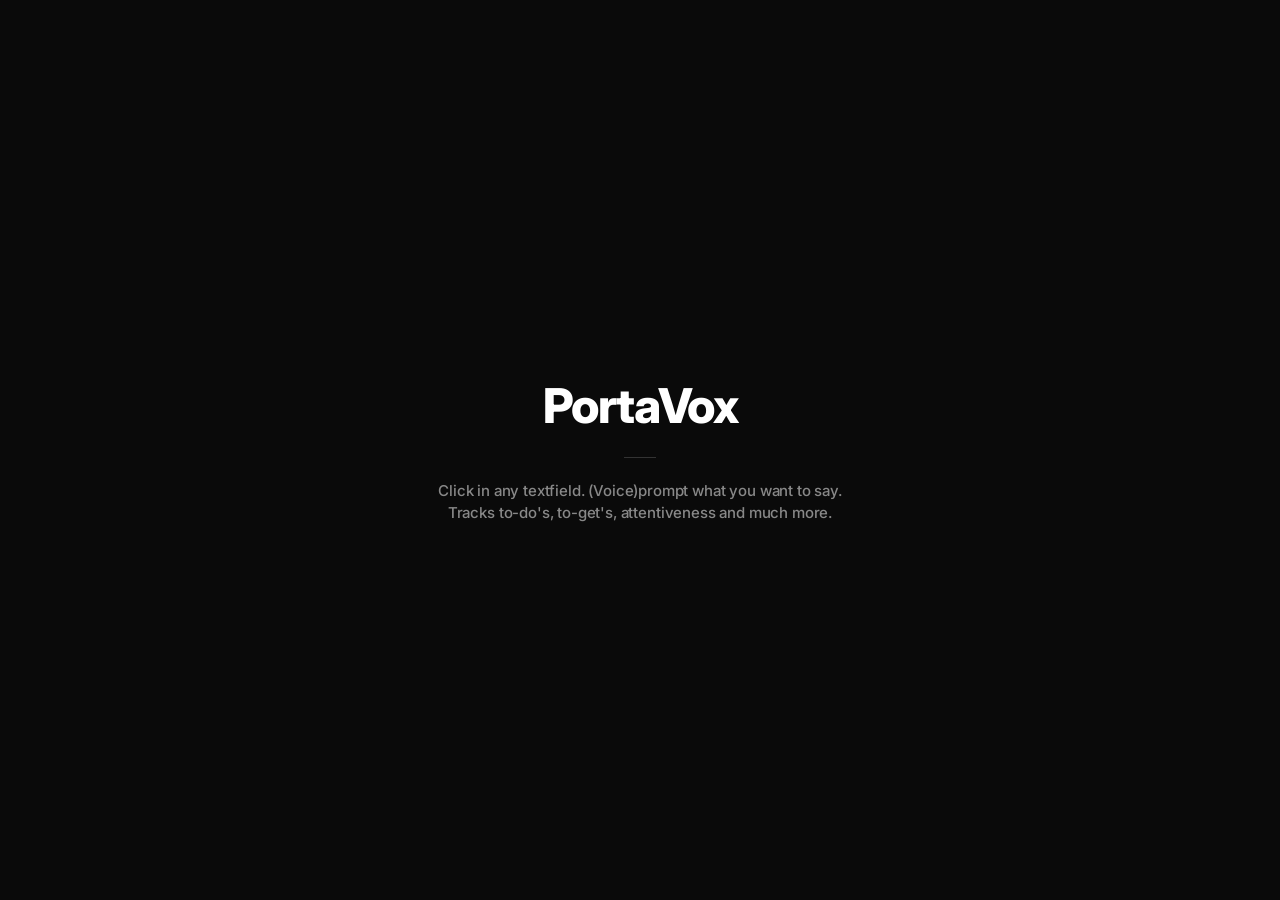
==== index.html @ 8a720998 "homepage: replace private placeholder with product subheading" ====
<!doctype html>
<html lang="en">
<head>
  <meta charset="utf-8">
  <meta name="viewport" content="width=device-width,initial-scale=1">
  <title>PortaVox</title>
  <meta name="robots" content="noindex,nofollow">
  <link rel="icon" type="image/x-icon" href="/assets/favicon.ico">
  <link rel="icon" type="image/png" sizes="16x16" href="/assets/favicon-16x16.png">
  <link rel="icon" type="image/png" sizes="32x32" href="/assets/favicon-32x32.png">
  <link rel="apple-touch-icon" sizes="180x180" href="/assets/apple-touch-icon.png">
  <link rel="manifest" href="/assets/site.webmanifest">
  <meta name="theme-color" content="#0a0a0a">
  <link rel="preconnect" href="https://fonts.googleapis.com">
  <link rel="preconnect" href="https://fonts.gstatic.com" crossorigin>
  <link href="https://fonts.googleapis.com/css2?family=Inter:wght@500;700;800&display=swap" rel="stylesheet">
  <style>
    html, body { height: 100%; margin: 0; }
    body {
      background: #0a0a0a;
      color: #fff;
      font-family: 'Inter', -apple-system, BlinkMacSystemFont, sans-serif;
      display: flex;
      flex-direction: column;
      align-items: center;
      justify-content: center;
      gap: 18px;
      padding: 24px;
      box-sizing: border-box;
      letter-spacing: -0.01em;
      -webkit-font-smoothing: antialiased;
    }
    .wordmark {
      font-size: clamp(2rem, 5vw, 3rem);
      font-weight: 800;
      letter-spacing: -0.03em;
      margin: 0;
    }
    .rule {
      width: 32px;
      height: 1px;
      background: #333;
      margin: 4px 0;
    }
    .msg {
      color: #888;
      font-size: 15px;
      font-weight: 500;
      text-align: center;
      max-width: 420px;
      line-height: 1.5;
      margin: 0;
    }
  </style>
</head>
<body>
  <h1 class="wordmark">PortaVox</h1>
  <div class="rule"></div>
  <p class="msg">Click in any textfield. (Voice)prompt what you want to say. Tracks to-do's, to-get's, attentiveness and much more.</p>
</body>
</html>
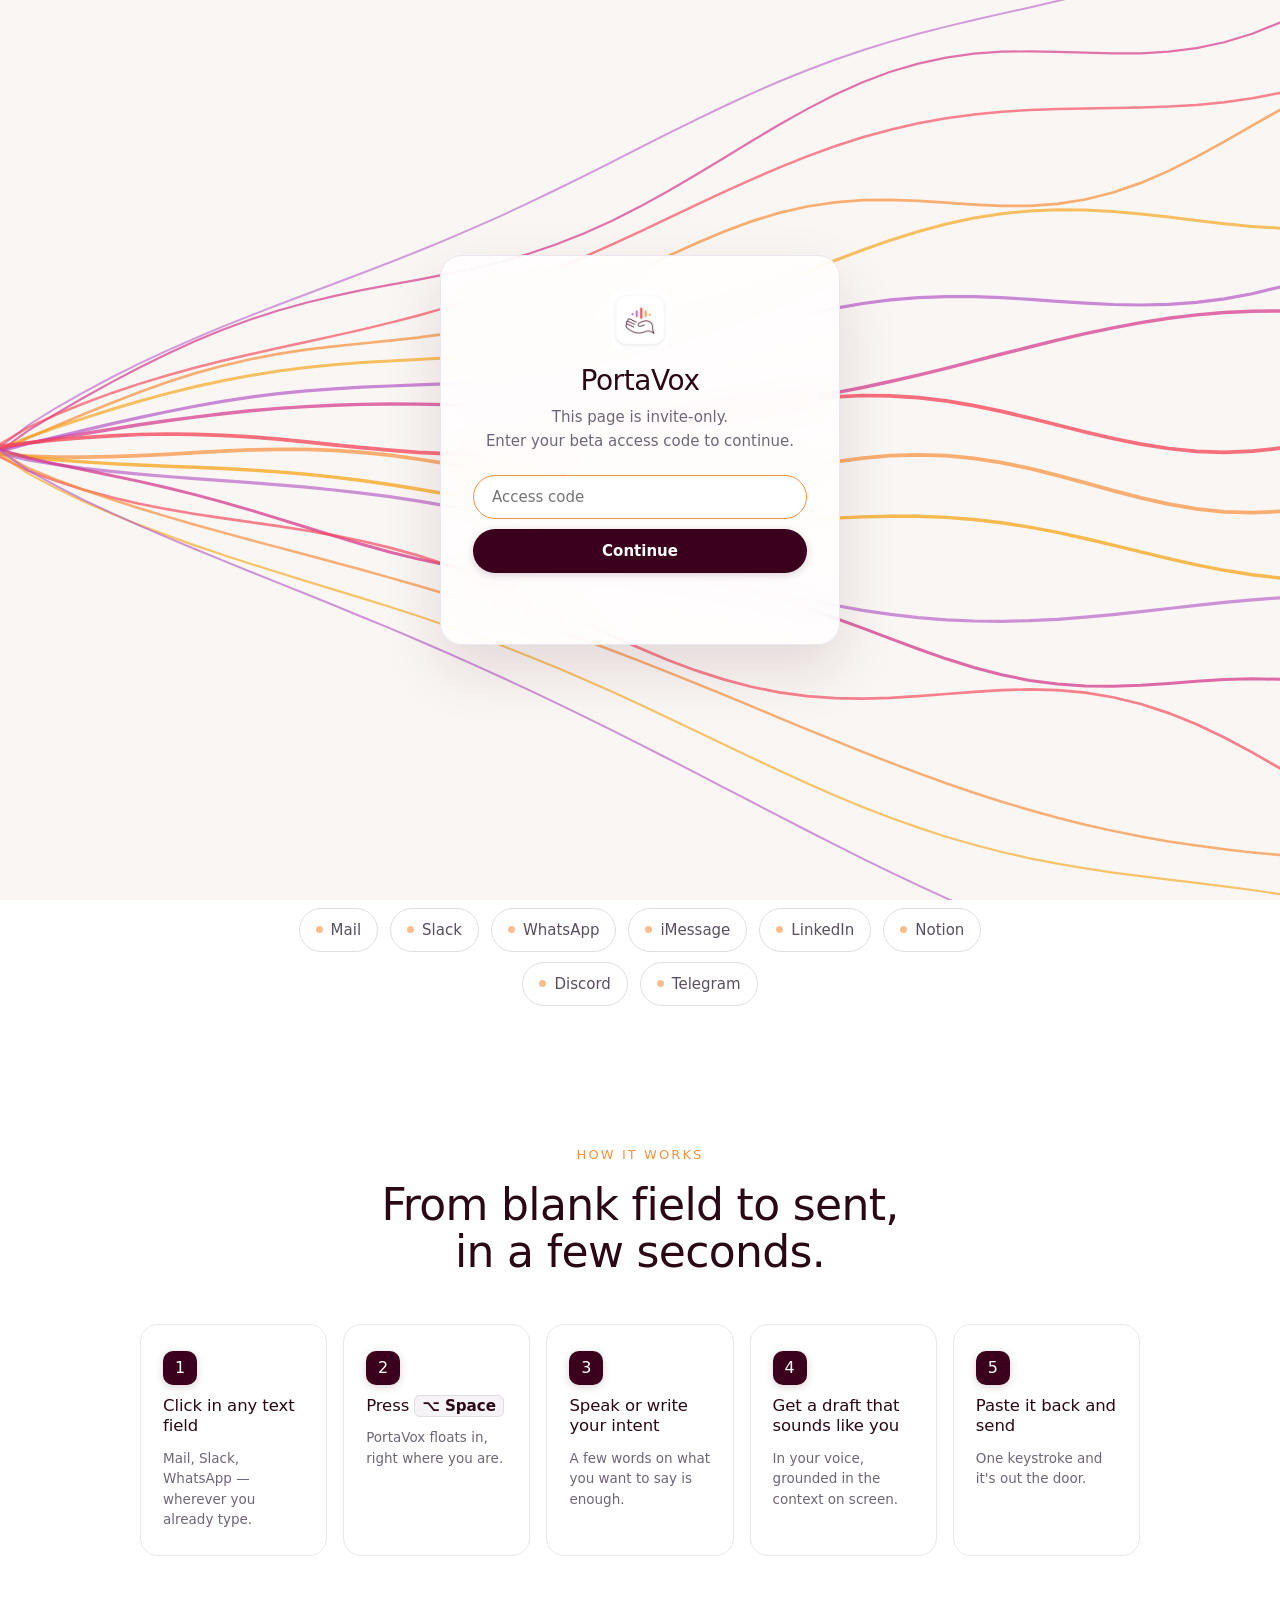
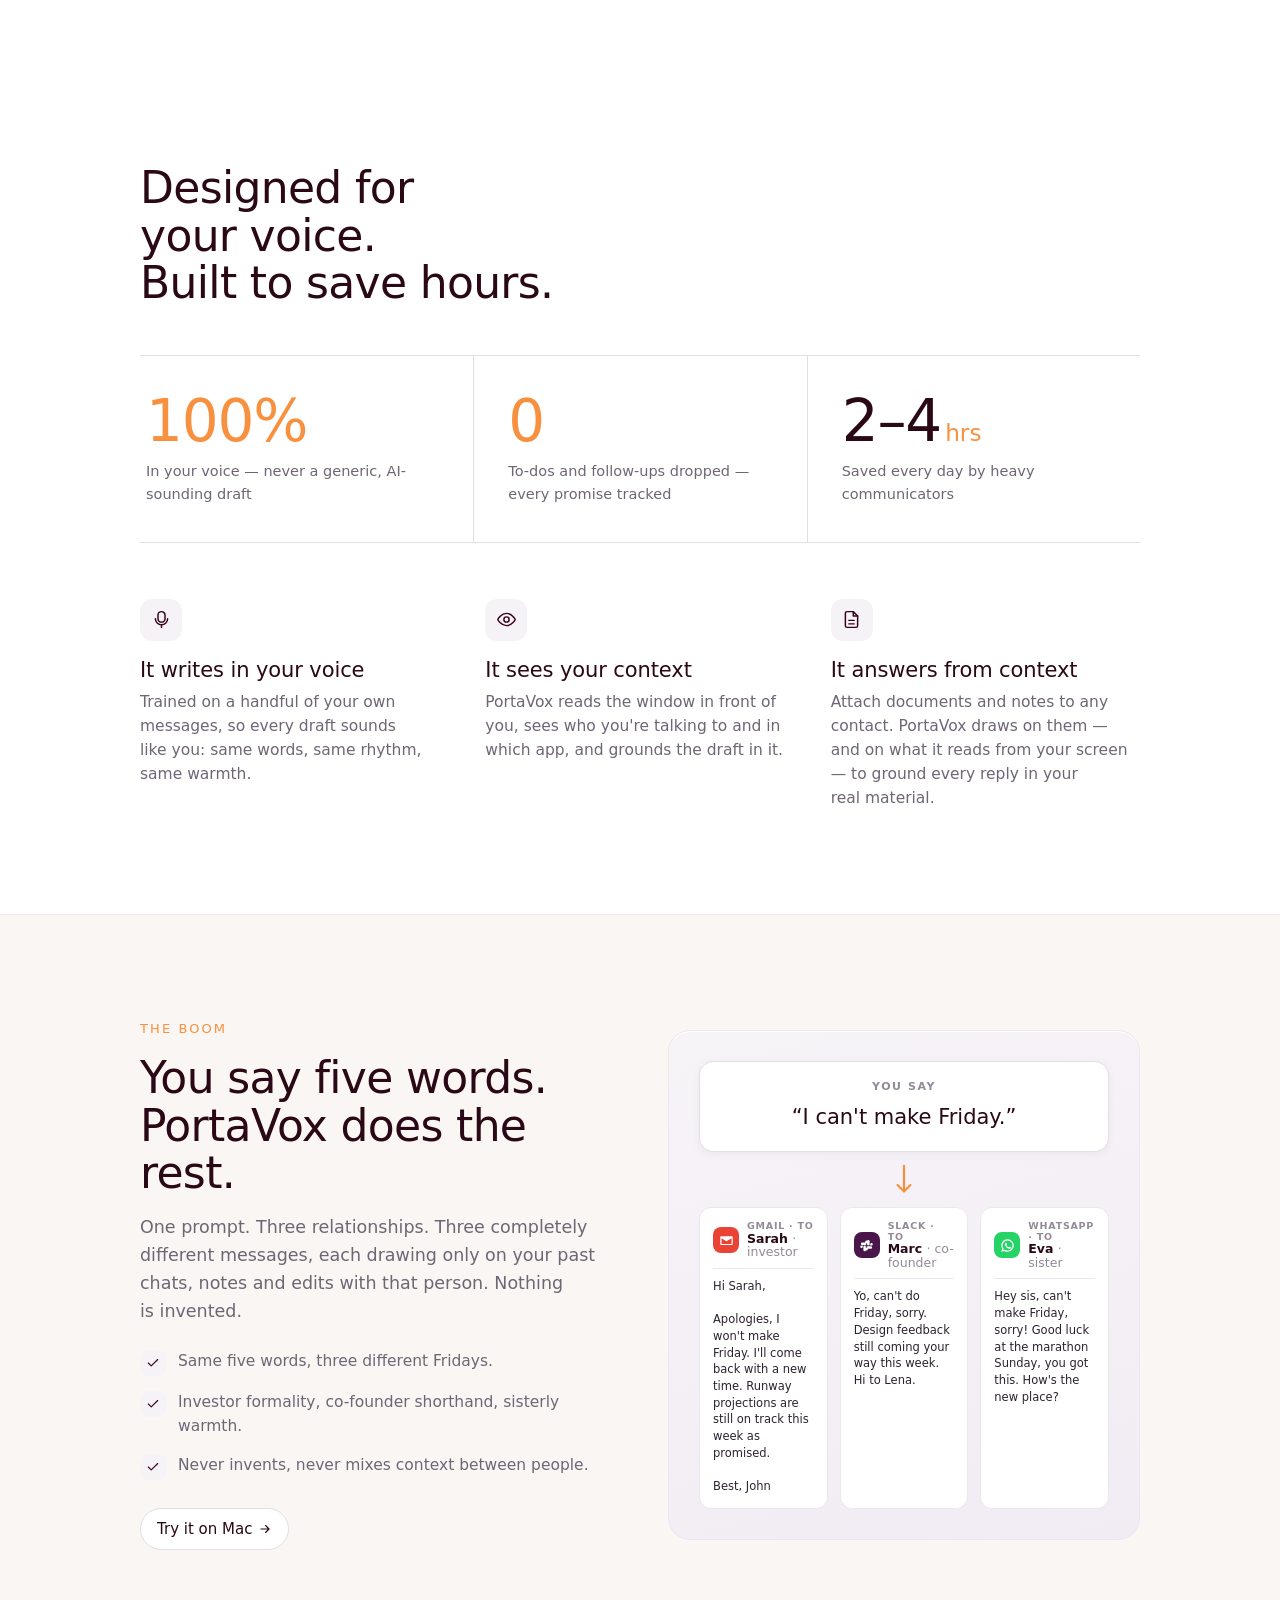
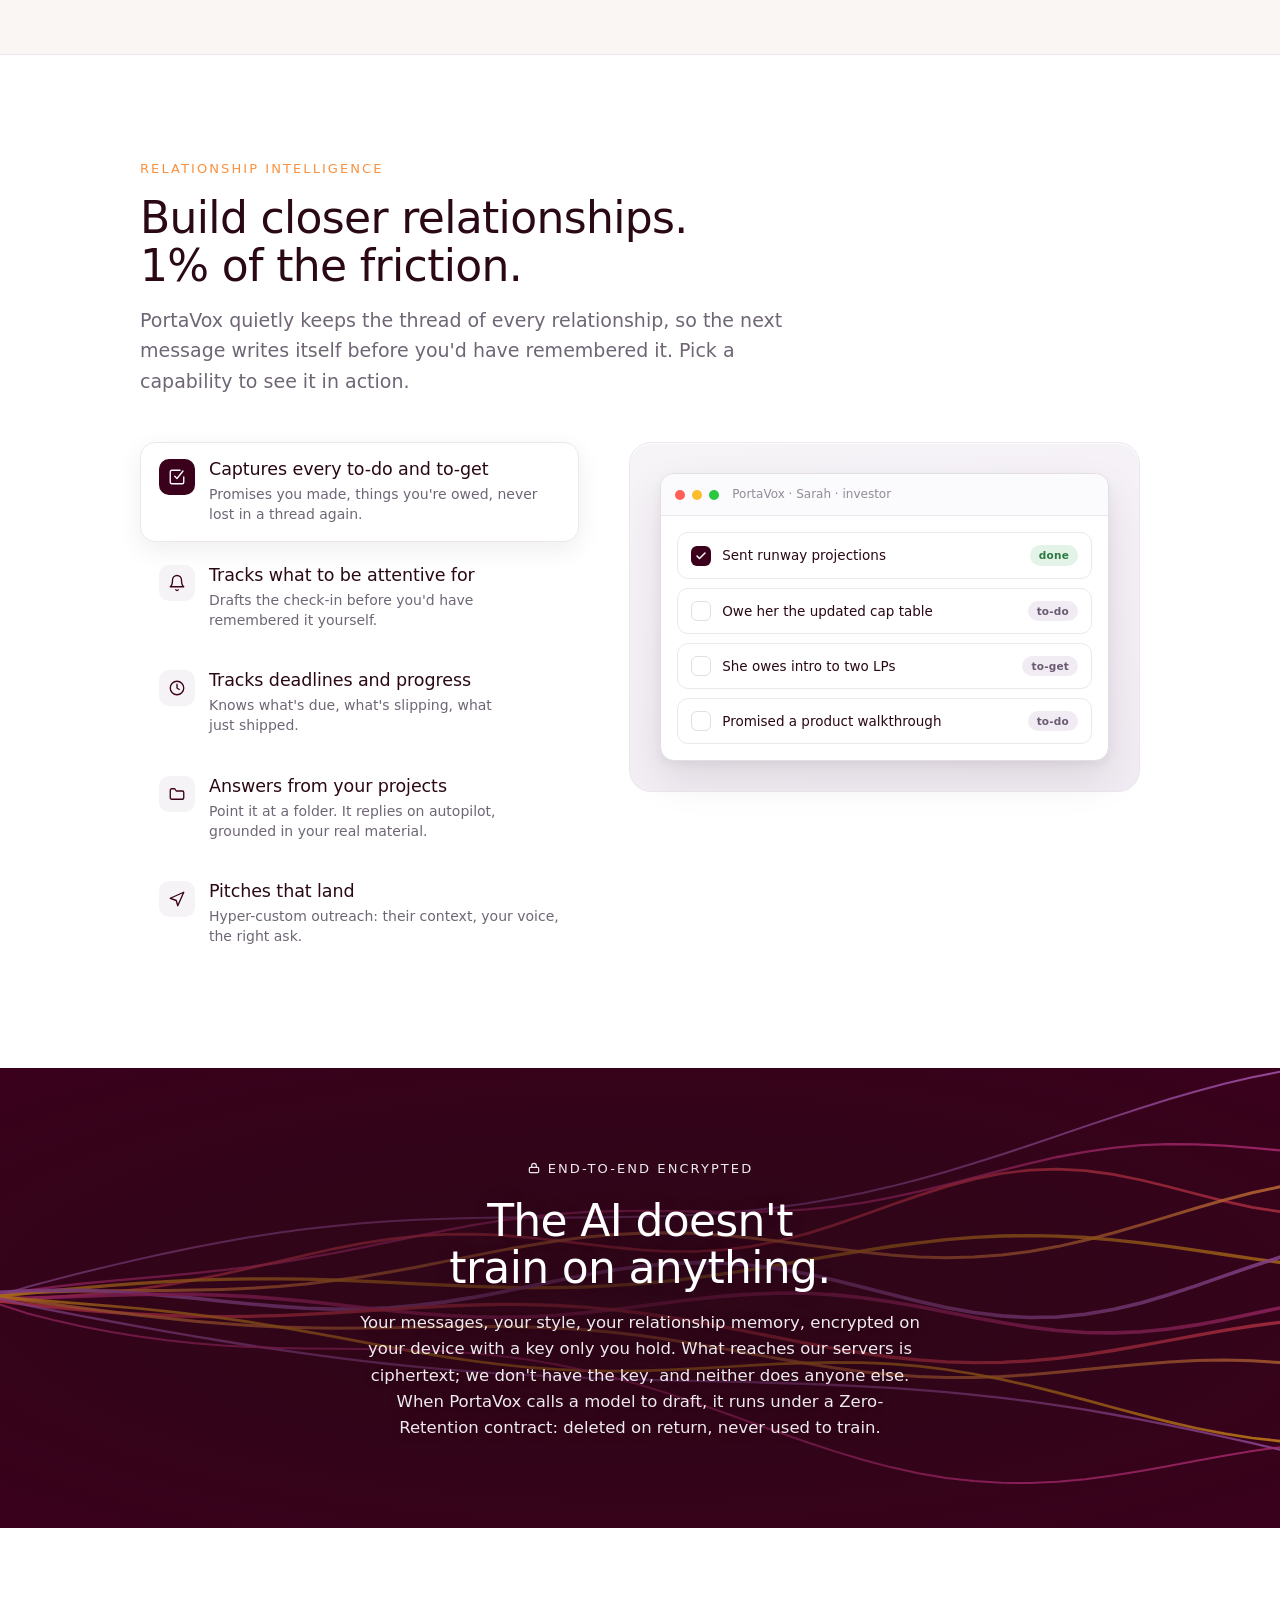
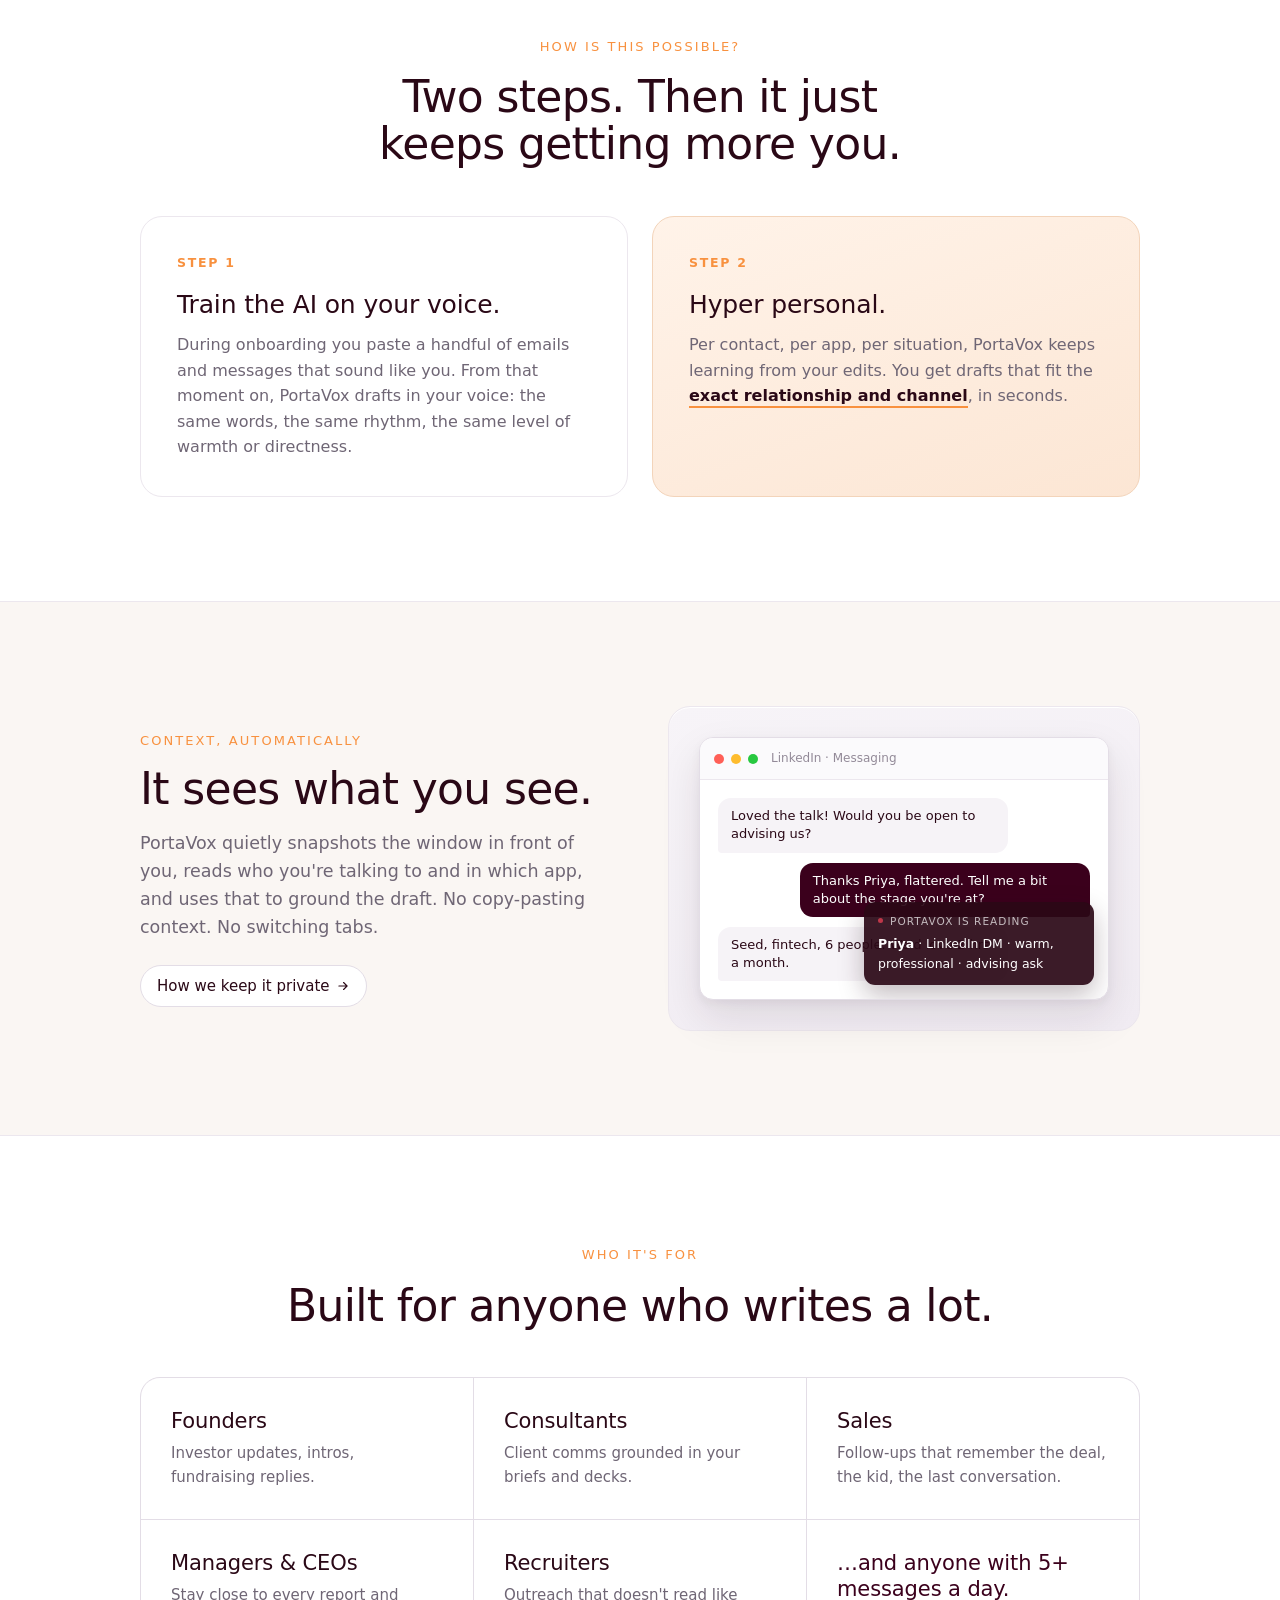
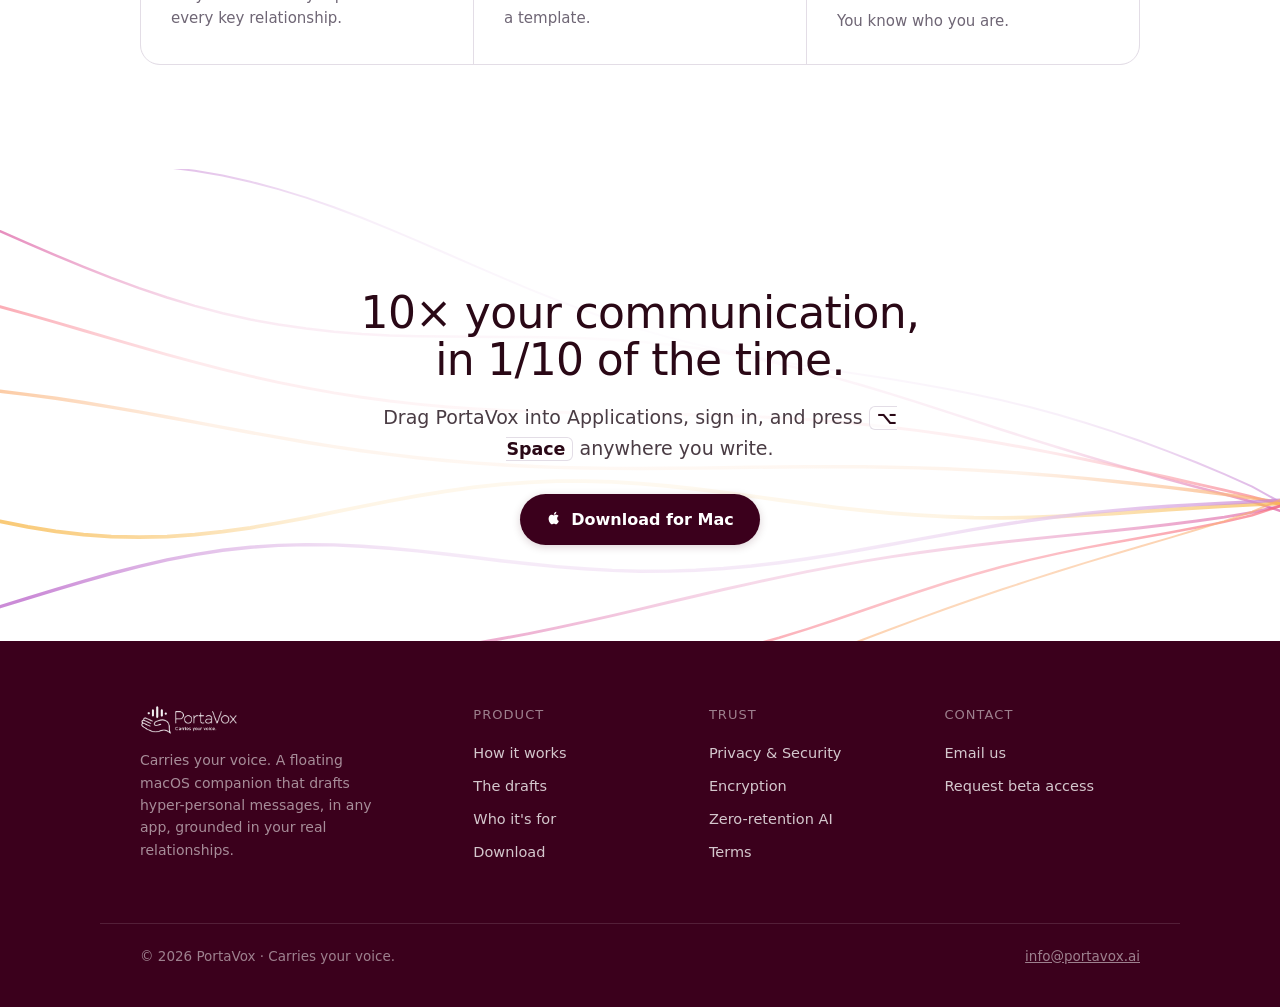
==== commit 5ebc25c5: "homepage: redirect / to /beta" ====
--- a/index.html
+++ b/index.html
@@ -5,57 +5,11 @@
   <meta name="viewport" content="width=device-width,initial-scale=1">
   <title>PortaVox</title>
   <meta name="robots" content="noindex,nofollow">
-  <link rel="icon" type="image/x-icon" href="/assets/favicon.ico">
-  <link rel="icon" type="image/png" sizes="16x16" href="/assets/favicon-16x16.png">
-  <link rel="icon" type="image/png" sizes="32x32" href="/assets/favicon-32x32.png">
-  <link rel="apple-touch-icon" sizes="180x180" href="/assets/apple-touch-icon.png">
-  <link rel="manifest" href="/assets/site.webmanifest">
-  <meta name="theme-color" content="#0a0a0a">
-  <link rel="preconnect" href="https://fonts.googleapis.com">
-  <link rel="preconnect" href="https://fonts.gstatic.com" crossorigin>
-  <link href="https://fonts.googleapis.com/css2?family=Inter:wght@500;700;800&display=swap" rel="stylesheet">
-  <style>
-    html, body { height: 100%; margin: 0; }
-    body {
-      background: #0a0a0a;
-      color: #fff;
-      font-family: 'Inter', -apple-system, BlinkMacSystemFont, sans-serif;
-      display: flex;
-      flex-direction: column;
-      align-items: center;
-      justify-content: center;
-      gap: 18px;
-      padding: 24px;
-      box-sizing: border-box;
-      letter-spacing: -0.01em;
-      -webkit-font-smoothing: antialiased;
-    }
-    .wordmark {
-      font-size: clamp(2rem, 5vw, 3rem);
-      font-weight: 800;
-      letter-spacing: -0.03em;
-      margin: 0;
-    }
-    .rule {
-      width: 32px;
-      height: 1px;
-      background: #333;
-      margin: 4px 0;
-    }
-    .msg {
-      color: #888;
-      font-size: 15px;
-      font-weight: 500;
-      text-align: center;
-      max-width: 420px;
-      line-height: 1.5;
-      margin: 0;
-    }
-  </style>
+  <link rel="canonical" href="/beta/">
+  <meta http-equiv="refresh" content="0; url=/beta/">
+  <script>window.location.replace('/beta/');</script>
 </head>
 <body>
-  <h1 class="wordmark">PortaVox</h1>
-  <div class="rule"></div>
-  <p class="msg">Click in any textfield. (Voice)prompt what you want to say. Tracks to-do's, to-get's, attentiveness and much more.</p>
+  <p><a href="/beta/">Continue to PortaVox beta</a></p>
 </body>
 </html>
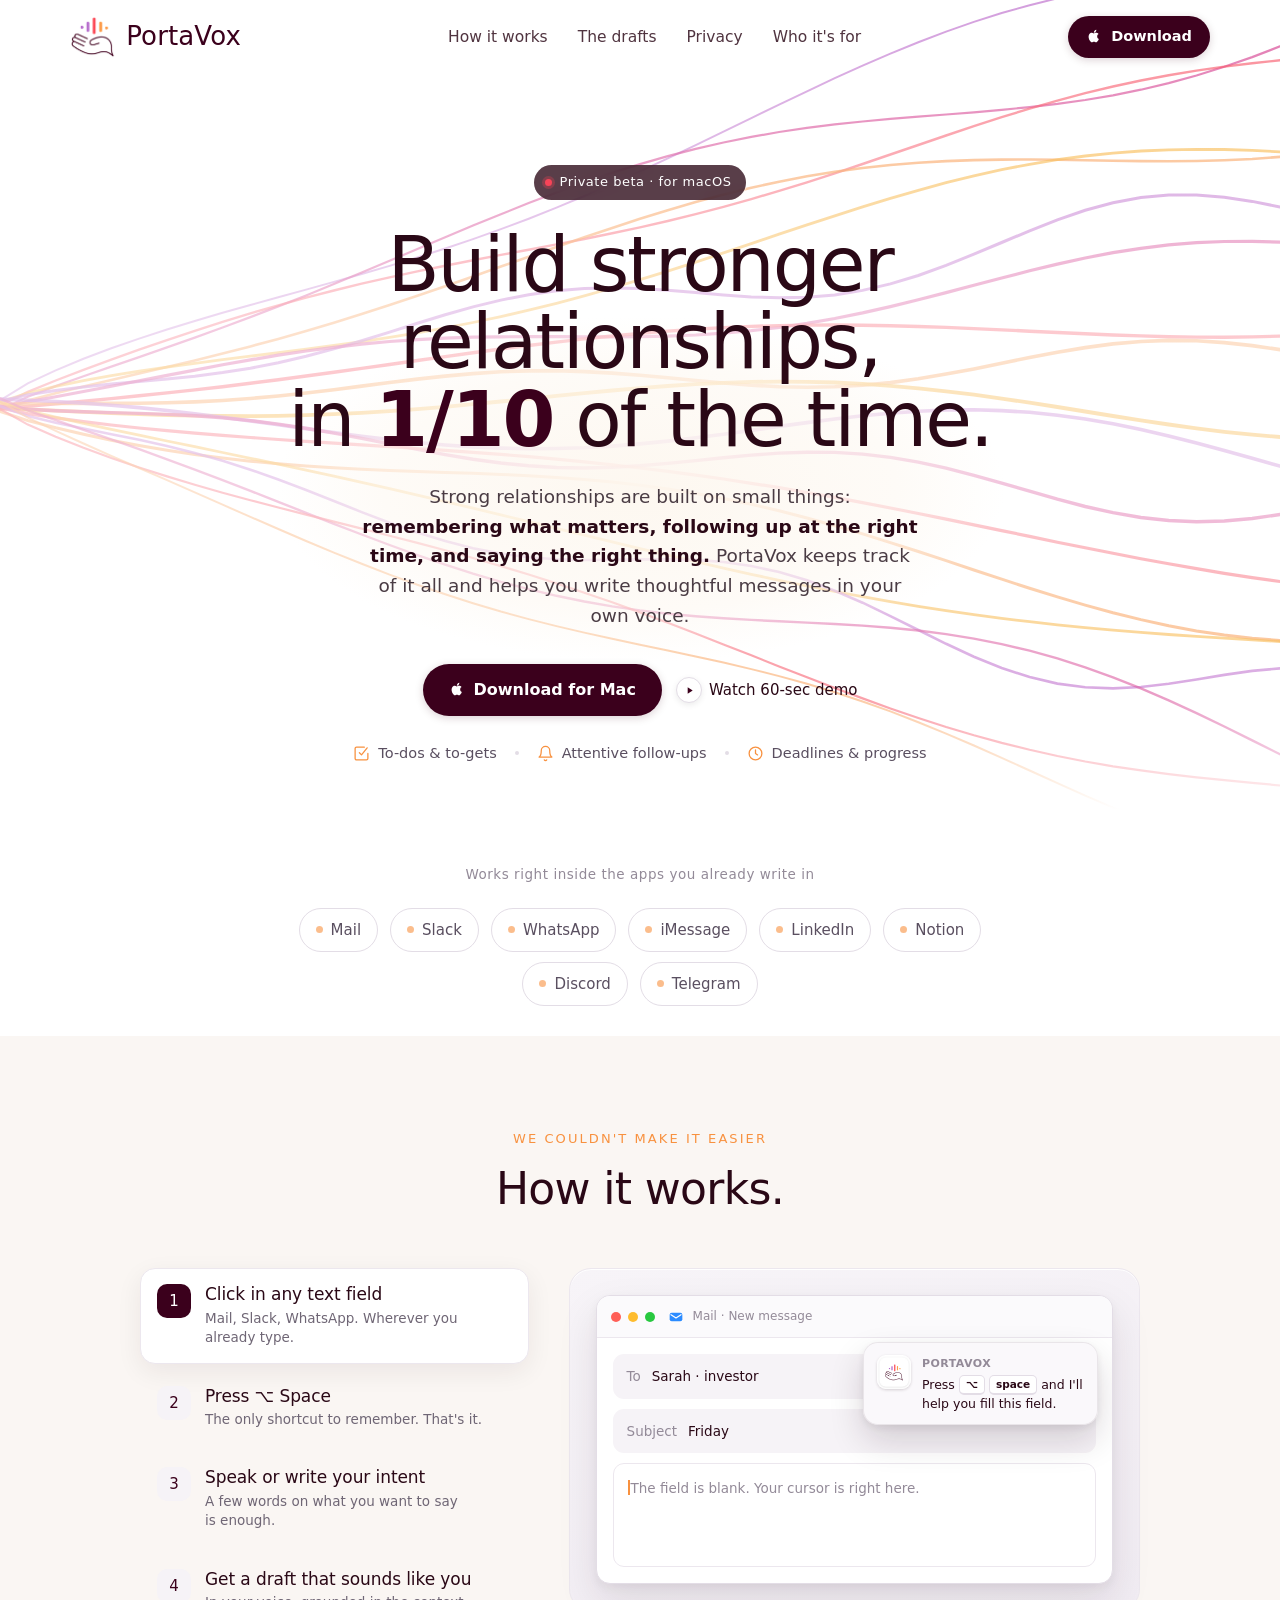
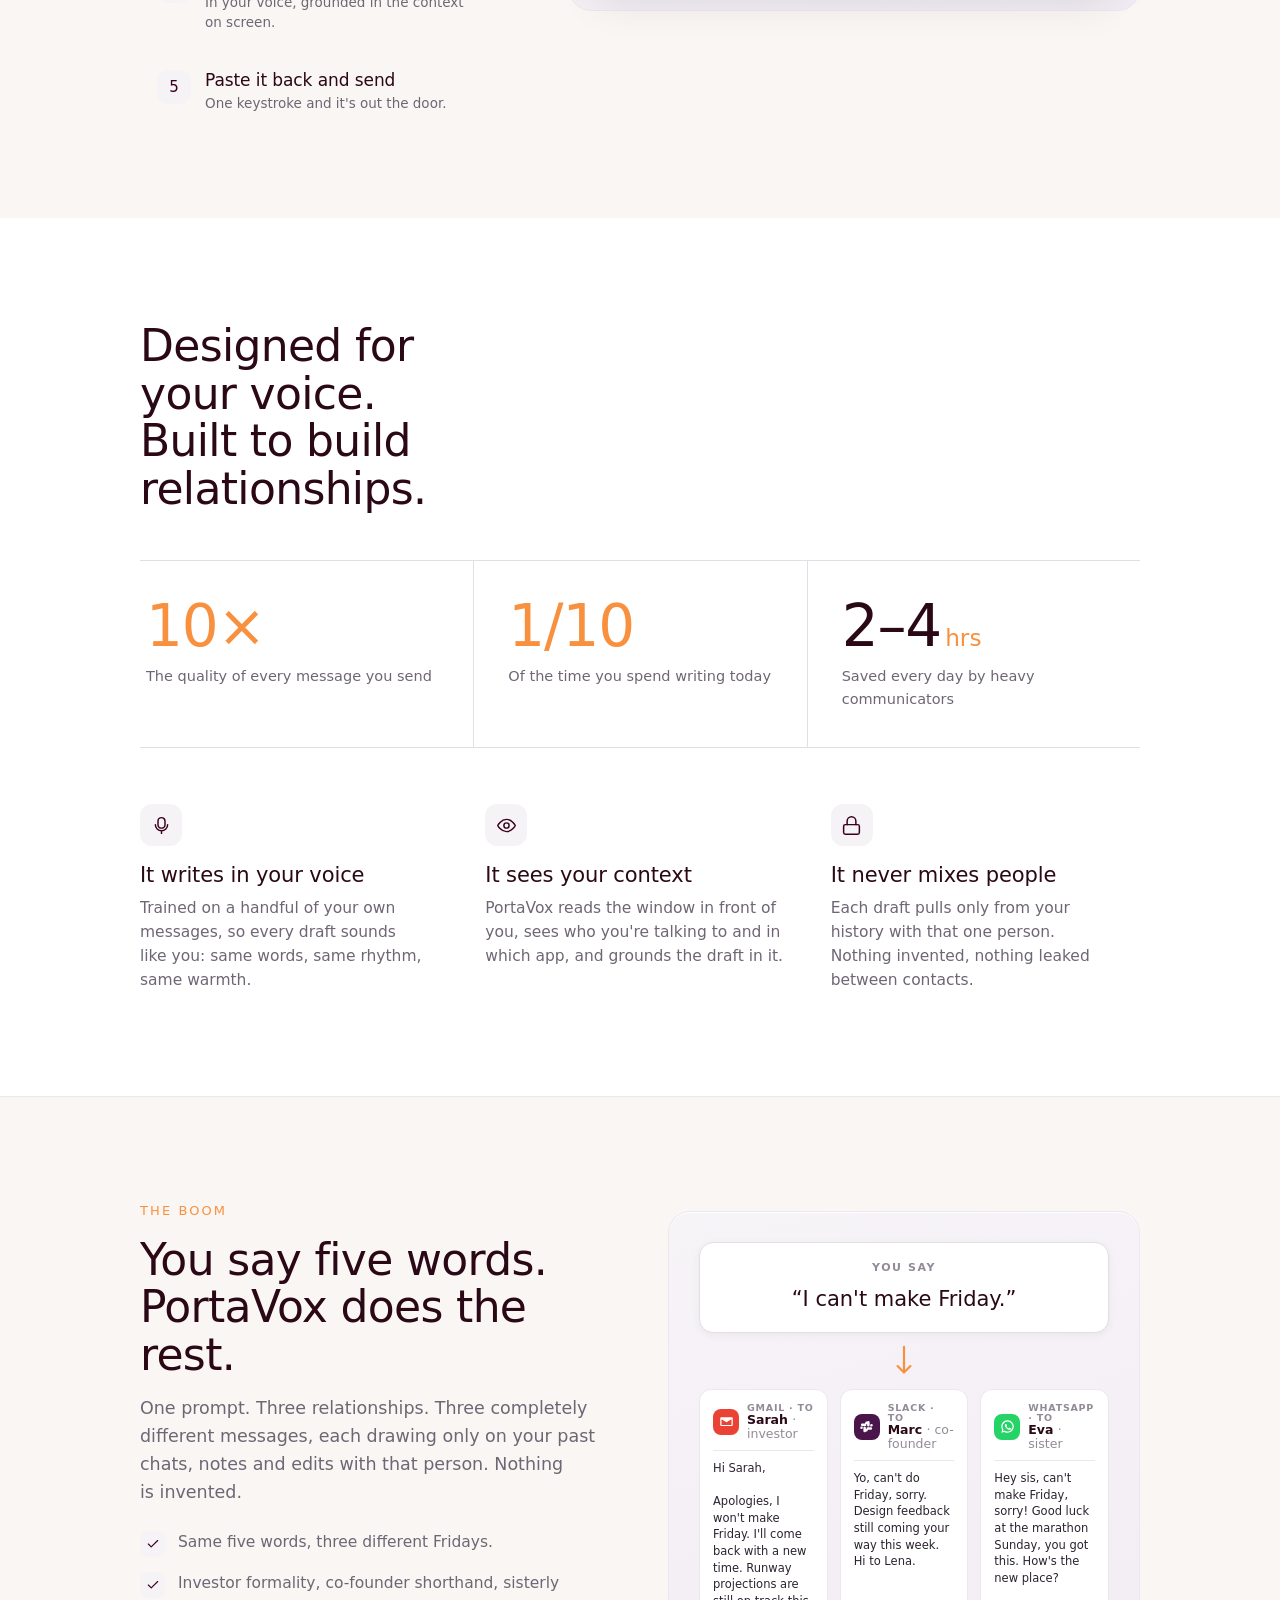
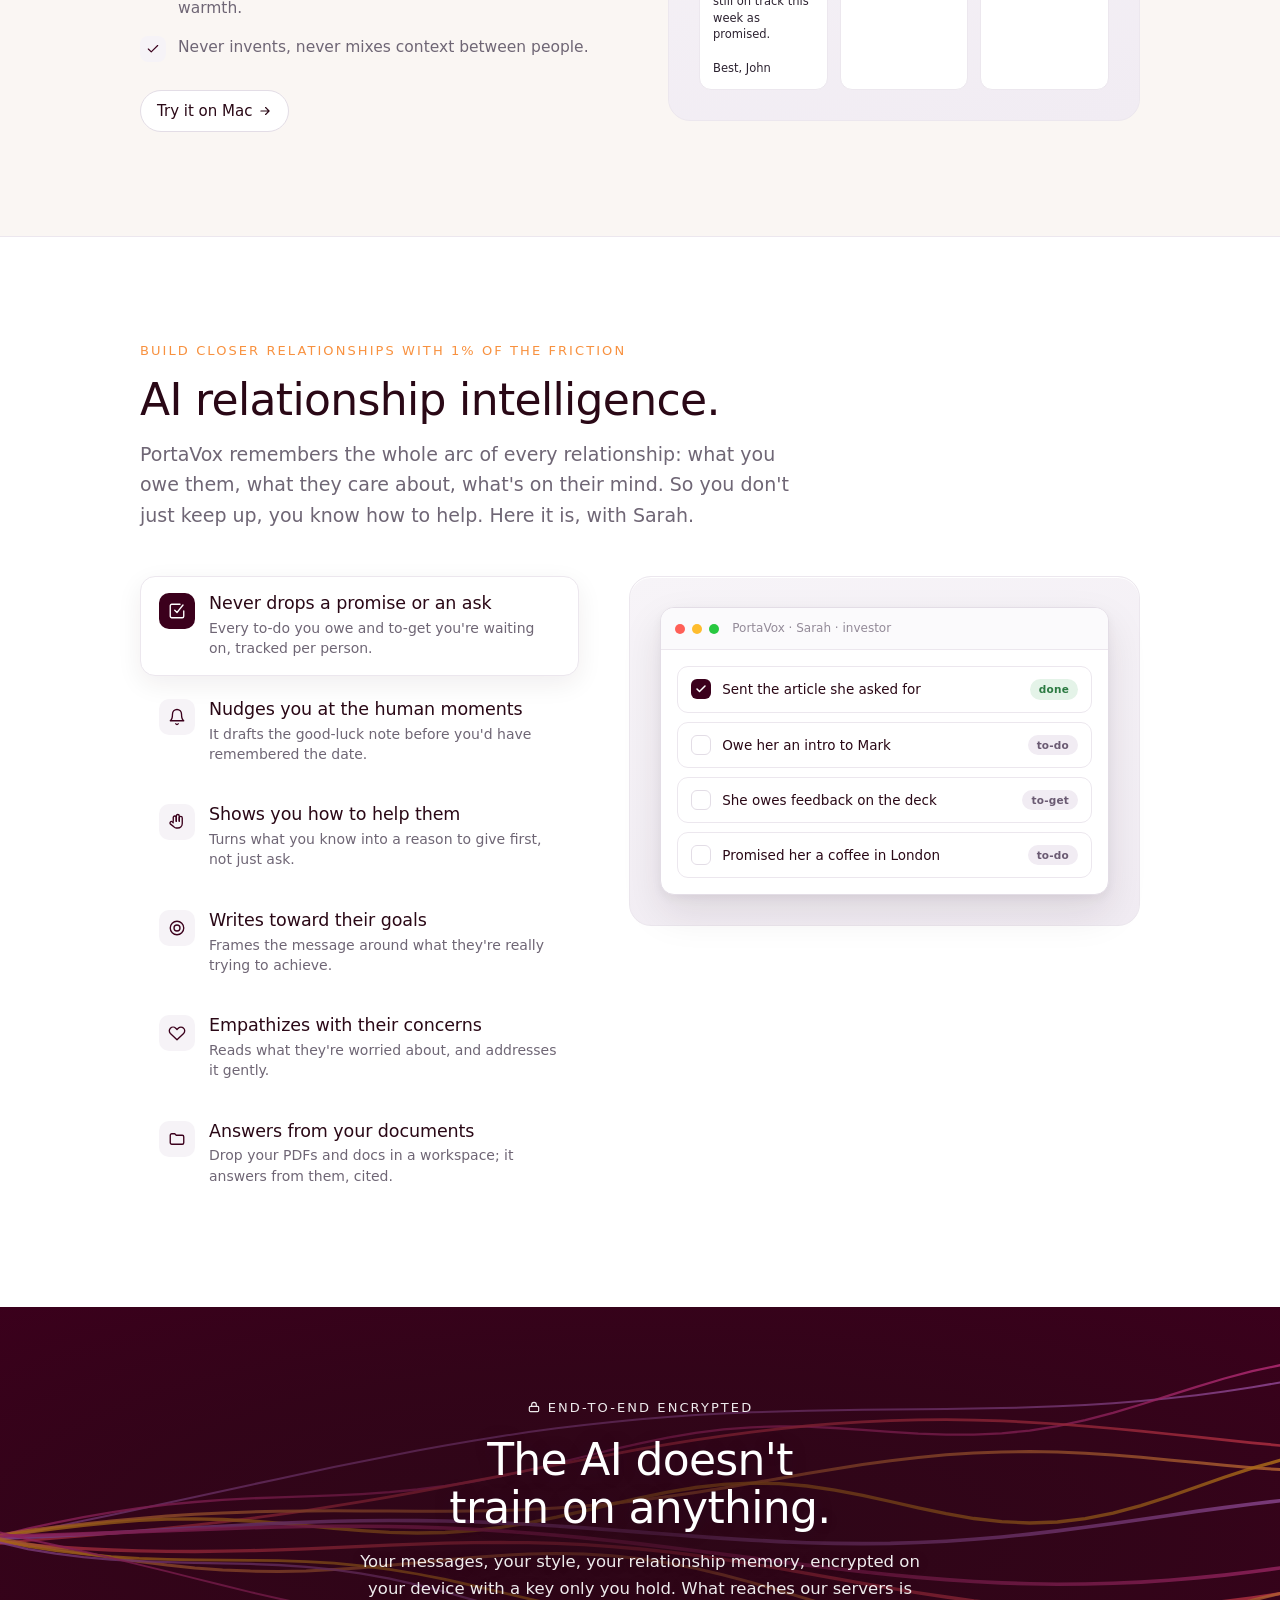
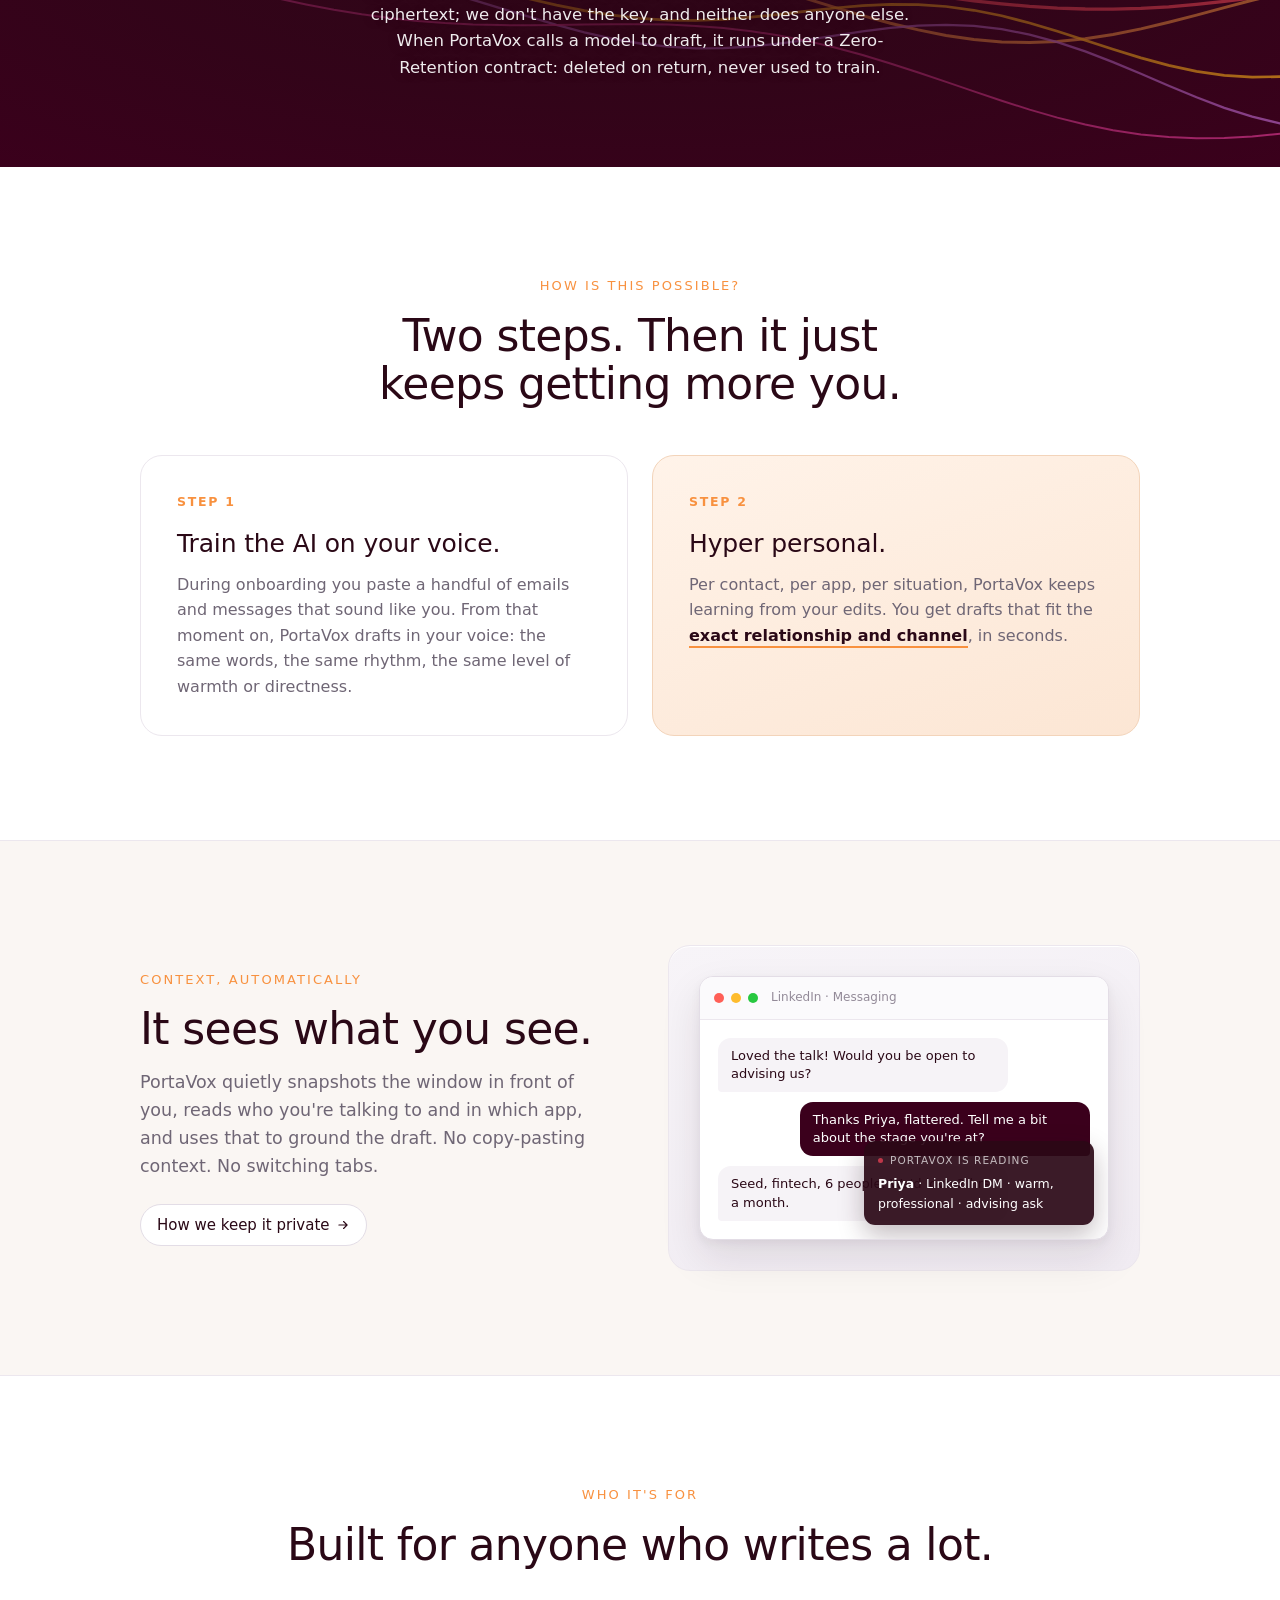
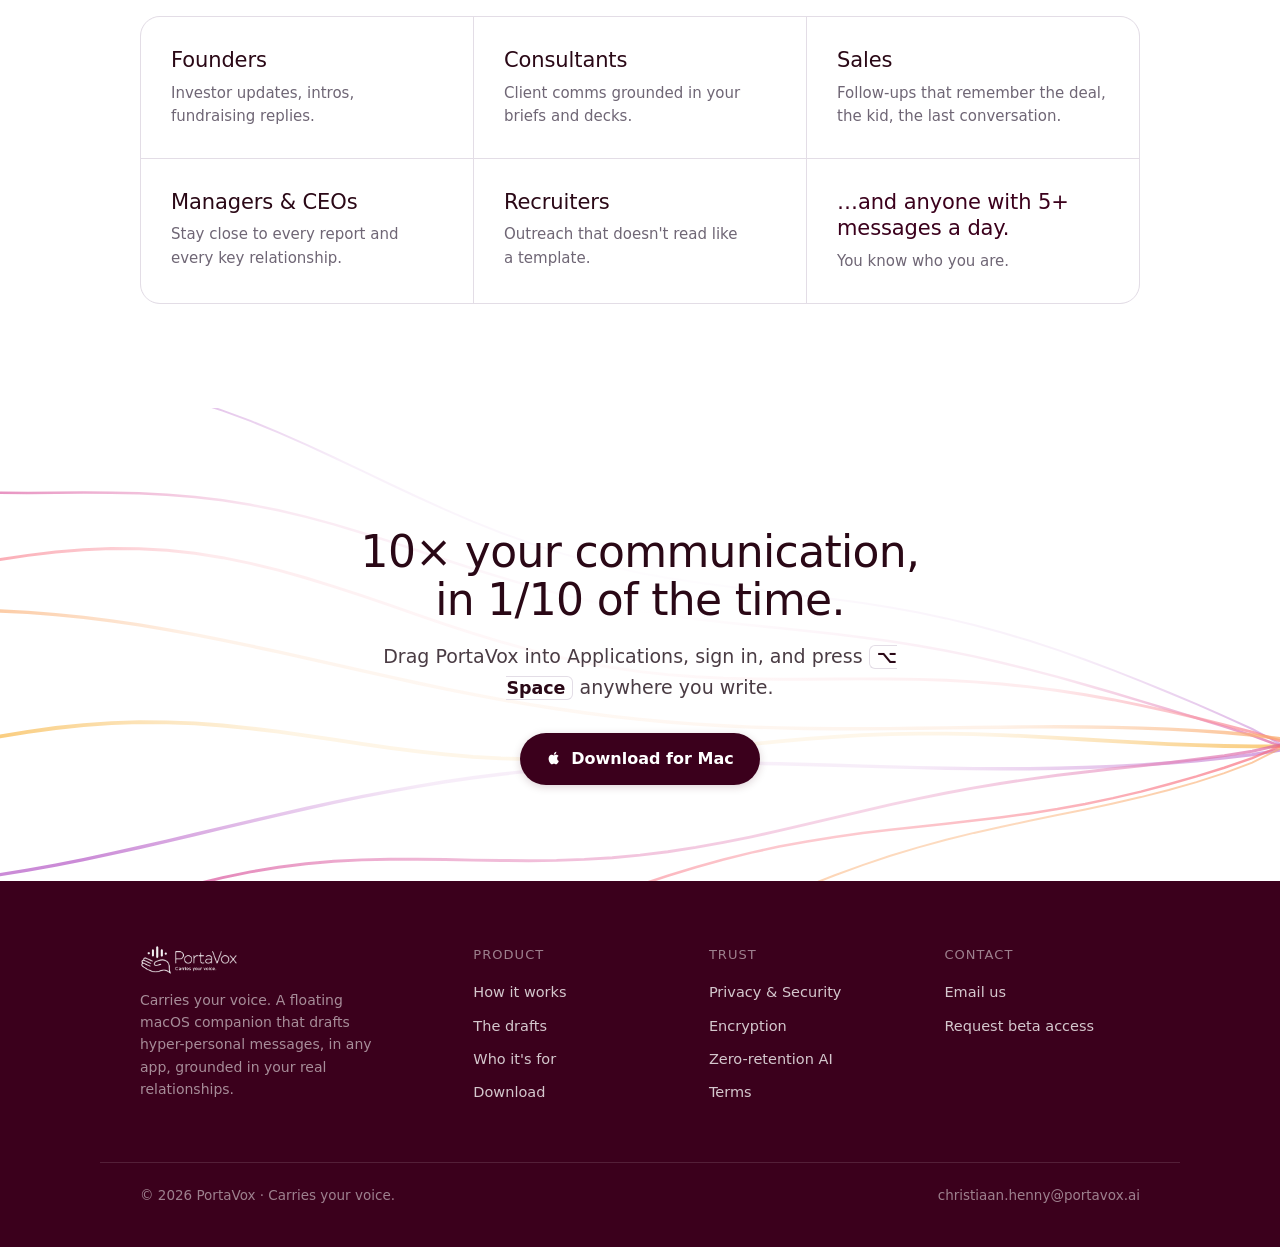
==== commit 74082aec: "site: serve beta landing at root + password-gate the Mac download Move the /beta/ landing page to po" ====
--- a/index.html
+++ b/index.html
@@ -1,15 +1,1565 @@
-<!doctype html>
+<!DOCTYPE html>
 <html lang="en">
 <head>
-  <meta charset="utf-8">
-  <meta name="viewport" content="width=device-width,initial-scale=1">
-  <title>PortaVox</title>
-  <meta name="robots" content="noindex,nofollow">
-  <link rel="canonical" href="/beta/">
-  <meta http-equiv="refresh" content="0; url=/beta/">
-  <script>window.location.replace('/beta/');</script>
+<meta charset="UTF-8">
+<meta name="viewport" content="width=device-width, initial-scale=1.0">
+<title>PortaVox · Carries your voice</title>
+<link rel="icon" href="assets/portavox-icon.png">
+<link rel="preconnect" href="https://fonts.googleapis.com">
+<link rel="preconnect" href="https://fonts.gstatic.com" crossorigin>
+<link href="https://fonts.googleapis.com/css2?family=Jost:wght@300;400;500;600;700&family=Hanken+Grotesk:wght@400;500;600;700&family=Poppins:wght@400;500;600&display=swap" rel="stylesheet">
+<meta name="robots" content="noindex,nofollow">
+<style>
+:root{
+  --brand-ink:#3B001C;
+  --brand-magenta:#D3348A;
+  --brand-coral:#F74458;
+  --brand-lavender:#B963C9;
+  --brand-orange:#F8913F;
+  --brand-amber:#F6A51A;
+
+  --ink:#2a0816;           /* near-black warm */
+  --fg:#2c2230;
+  --fg-muted:#6f6675;
+  --fg-soft:#938a98;
+  --border:#ece7ee;
+  --border-2:#e3dde6;
+  --soft:#f6f3f7;
+  --warm:#faf6f3;
+  --bg:#ffffff;
+
+  --accent:var(--brand-orange);
+  --maxw:1080px;
+  --readw:680px;
+
+  --f-display:"Jost",-apple-system,system-ui,sans-serif;
+  --f-body:"Hanken Grotesk",-apple-system,system-ui,sans-serif;
+}
+*{box-sizing:border-box;margin:0;padding:0;}
+html{scroll-behavior:smooth;}
+body{
+  font-family:var(--f-body);
+  color:var(--fg);
+  background:var(--bg);
+  font-size:17px;line-height:1.6;
+  -webkit-font-smoothing:antialiased;-moz-osx-font-smoothing:grayscale;
+}
+::selection{background:rgba(248,145,63,.25);}
+img{display:block;max-width:100%;}
+a{color:inherit;}
+
+.wrap{max-width:var(--maxw);margin:0 auto;padding:0 40px;}
+.narrow{max-width:780px;margin-inline:auto;}
+section{padding:104px 0;}
+
+h1,h2,h3,.disp{font-family:var(--f-display);color:var(--ink);font-weight:400;letter-spacing:-.01em;line-height:1.08;}
+h2{font-size:clamp(30px,3.6vw,44px);font-weight:400;letter-spacing:-.015em;text-wrap:balance;}
+h3{font-size:21px;font-weight:500;letter-spacing:-.005em;line-height:1.25;}
+p{text-wrap:pretty;}
+.lead{font-size:19px;color:var(--fg-muted);line-height:1.6;}
+.eyebrow{font-family:var(--f-display);font-size:13px;font-weight:500;letter-spacing:.16em;text-transform:uppercase;color:var(--accent);}
+.muted{color:var(--fg-muted);}
+
+/* ---------- buttons ---------- */
+.btn{
+  font-family:var(--f-body);font-weight:600;font-size:16px;
+  border:none;cursor:pointer;border-radius:999px;
+  padding:13px 26px;background:var(--brand-ink);color:#fff;
+  text-decoration:none;display:inline-flex;align-items:center;gap:9px;
+  transition:transform .16s ease, box-shadow .22s ease;
+  box-shadow:0 2px 8px rgba(59,0,28,.18);
+}
+.btn:hover{transform:translateY(-1.5px);box-shadow:0 12px 26px rgba(59,0,28,.26);}
+.btn .apple{width:16px;height:16px;margin-top:-2px;}
+.btn-ghost{
+  background:transparent;color:var(--ink);box-shadow:none;font-weight:600;
+  padding:13px 16px;
+}
+.btn-ghost:hover{transform:none;box-shadow:none;color:var(--brand-ink);}
+.btn-pill-sm{padding:9px 18px;font-size:14.5px;}
+.link-arrow{
+  font-family:var(--f-display);font-weight:500;font-size:15px;color:var(--ink);
+  text-decoration:none;display:inline-flex;align-items:center;gap:6px;
+  border:1px solid var(--border-2);border-radius:999px;padding:8px 16px;background:#fff;
+  transition:border-color .15s ease, transform .15s ease;
+}
+.link-arrow:hover{border-color:var(--brand-orange);transform:translateY(-1px);}
+.link-arrow svg{width:14px;height:14px;}
+
+/* ---------- nav ---------- */
+.nav{position:fixed;top:0;left:0;right:0;z-index:60;transition:background .3s ease, border-color .3s ease, box-shadow .3s ease;border-bottom:1px solid transparent;}
+.nav.solid{background:rgba(255,255,255,.82);backdrop-filter:saturate(160%) blur(16px);-webkit-backdrop-filter:saturate(160%) blur(16px);border-bottom:1px solid var(--border);}
+.nav-inner{max-width:1220px;margin:0 auto;padding:16px 40px;display:flex;align-items:center;justify-content:space-between;gap:24px;}
+.brand{display:flex;align-items:center;gap:11px;text-decoration:none;}
+.brand img{height:30px;width:auto;}
+.brand .wm{font-family:var(--f-display);font-weight:400;font-size:23px;letter-spacing:.01em;color:var(--brand-ink);}
+.nav-links{display:flex;gap:30px;align-items:center;}
+.nav-links a{font-family:var(--f-display);font-weight:500;font-size:15.5px;color:var(--ink);text-decoration:none;opacity:.82;transition:opacity .15s ease;}
+.nav-links a:hover{opacity:1;}
+.nav-cta{display:flex;align-items:center;gap:6px;}
+
+/* ---------- painterly scenes ---------- */
+.scene{position:absolute;inset:0;width:100%;height:100%;}
+.scene svg{width:100%;height:100%;display:block;}
+
+/* ---------- hero ---------- */
+.hero{position:relative;min-height:760px;height:90vh;max-height:880px;overflow:hidden;display:flex;align-items:center;justify-content:center;}
+.hero-fade{position:absolute;left:0;right:0;bottom:0;height:240px;background:linear-gradient(to bottom,rgba(255,255,255,0),#fff);z-index:2;}
+.hero-content{position:relative;z-index:3;text-align:center;padding:0 32px;max-width:880px;margin:120px auto 0;}
+.hero-content::before{content:"";position:absolute;left:50%;top:54%;transform:translate(-50%,-50%);width:112%;height:78%;background:radial-gradient(closest-side,rgba(253,247,239,.94),rgba(253,247,239,.5) 52%,rgba(253,247,239,0) 74%);z-index:-1;pointer-events:none;}
+.hero-copy{text-align:center;}
+
+.badge{
+  display:inline-flex;align-items:center;gap:8px;
+  background:rgba(43,8,22,.78);color:#fff;backdrop-filter:blur(8px);
+  font-family:var(--f-display);font-weight:500;font-size:13px;letter-spacing:.04em;
+  padding:7px 15px 7px 11px;border-radius:999px;margin-bottom:26px;
+}
+.badge .dot{width:7px;height:7px;border-radius:50%;background:var(--brand-coral);box-shadow:0 0 0 3px rgba(247,68,88,.28);}
+.hero h1{font-size:clamp(40px,6.6vw,76px);font-weight:400;letter-spacing:-.028em;line-height:1.02;}
+.hero h1 em{font-style:normal;font-weight:600;color:var(--brand-ink);}
+.hero .lead{margin:24px auto 0;max-width:560px;font-size:18.5px;color:#4a3c44;}
+.hero .lead b{color:var(--ink);font-weight:600;}
+.hero-cta{margin-top:34px;display:flex;gap:14px;justify-content:center;align-items:center;flex-wrap:wrap;}
+.hero-cta .sub{font-family:var(--f-display);font-weight:500;font-size:15px;color:var(--ink);text-decoration:none;display:inline-flex;align-items:center;gap:7px;}
+.hero-cta .sub .play{width:26px;height:26px;border-radius:50%;background:#fff;border:1px solid var(--border-2);display:inline-flex;align-items:center;justify-content:center;box-shadow:0 2px 6px rgba(0,0,0,.08);}
+.hero-cta .sub .play svg{width:11px;height:11px;margin-left:1px;color:var(--brand-ink);}
+.hero-caps{margin-top:26px;display:flex;flex-wrap:wrap;justify-content:center;align-items:center;gap:10px 18px;}
+.hero-caps .hc{display:inline-flex;align-items:center;gap:8px;font-family:var(--f-display);font-weight:500;font-size:14.5px;color:#5a4f60;}
+.hero-caps .hc svg{width:17px;height:17px;color:var(--brand-orange);flex:none;}
+.hero-caps .hc-sep{width:4px;height:4px;border-radius:50%;background:var(--border-2);}
+@media (max-width:560px){.hero-caps .hc-sep{display:none;}}
+
+/* ---------- app cloud ---------- */
+.cloud{padding:54px 0 30px;text-align:center;}
+.cloud .label{font-family:var(--f-display);font-size:13.5px;letter-spacing:.04em;color:var(--fg-soft);margin-bottom:22px;}
+.cloud-row{display:flex;flex-wrap:wrap;justify-content:center;gap:10px 12px;max-width:760px;margin:0 auto;}
+.chip{display:inline-flex;align-items:center;gap:8px;padding:9px 16px;border:1px solid var(--border-2);border-radius:999px;background:#fff;font-family:var(--f-display);font-weight:500;font-size:15px;color:#5a4f60;}
+.chip .pd{width:7px;height:7px;border-radius:50%;background:var(--accent);opacity:.6;}
+
+/* ---------- stats ---------- */
+.stat-head{max-width:520px;margin-bottom:48px;}
+.stats{display:grid;grid-template-columns:repeat(3,1fr);border-top:1px solid var(--border-2);border-bottom:1px solid var(--border-2);}
+.stat{padding:36px 34px;}
+.stat + .stat{border-left:1px solid var(--border-2);}
+.stat:first-child{padding-left:6px;}
+.stat:last-child{padding-right:6px;}
+.stat .num .unit{font-size:.4em;color:var(--brand-orange);margin-left:.18em;font-weight:500;letter-spacing:0;}
+.stat .num{font-family:var(--f-display);font-weight:400;font-size:clamp(40px,5vw,58px);letter-spacing:-.02em;color:var(--ink);line-height:1;}
+.stat .num em{font-style:normal;color:var(--brand-orange);}
+.stat .cap{margin-top:10px;font-size:14.5px;color:var(--fg-muted);}
+.three{display:grid;grid-template-columns:repeat(3,1fr);gap:36px;margin-top:56px;}
+.three .ico{width:42px;height:42px;border-radius:12px;background:var(--soft);display:flex;align-items:center;justify-content:center;color:var(--brand-ink);margin-bottom:16px;}
+.three .ico svg{width:21px;height:21px;}
+.three h3{margin-bottom:7px;}
+.three p{font-size:15.5px;color:var(--fg-muted);line-height:1.55;}
+
+/* ---------- sky band ---------- */
+.band{position:relative;overflow:hidden;min-height:460px;display:flex;align-items:center;justify-content:center;text-align:center;}
+.band-content{position:relative;z-index:3;max-width:680px;padding:80px 32px;}
+.band .eyebrow{color:#fff;opacity:.92;}
+.band h2{color:#fff;margin:16px 0 0;font-weight:400;text-shadow:0 1px 20px rgba(30,40,60,.18);}
+.band p{color:rgba(255,255,255,.92);margin:18px auto 0;max-width:560px;font-size:16.5px;text-shadow:0 1px 14px rgba(30,40,60,.18);}
+.band .btn{margin-top:26px;background:#fff;color:var(--ink);}
+.band .btn:hover{box-shadow:0 12px 26px rgba(20,30,50,.22);}
+
+/* ---------- feature blocks ---------- */
+.feature{display:grid;grid-template-columns:1fr 1fr;gap:56px;align-items:center;}
+.feature.rev .ftext{order:2;}
+.feature + .feature{margin-top:104px;}
+.ftext .eyebrow{display:block;margin-bottom:14px;}
+.ftext h2{margin-bottom:16px;}
+.ftext .lead{font-size:17.5px;margin-bottom:24px;}
+.flist{list-style:none;display:flex;flex-direction:column;gap:14px;margin-bottom:28px;}
+.flist li{display:flex;gap:12px;align-items:flex-start;font-size:15.5px;color:var(--fg);}
+.flist .fi{width:26px;height:26px;border-radius:8px;background:var(--soft);flex:none;display:flex;align-items:center;justify-content:center;color:var(--brand-ink);margin-top:1px;}
+.flist .fi svg{width:14px;height:14px;}
+.flist b{font-weight:600;color:var(--ink);}
+.flist span{color:var(--fg-muted);}
+
+/* mockup cards */
+.mock{background:linear-gradient(165deg,#f7f4f8,#f1ecf3);border:1px solid var(--border);border-radius:22px;padding:30px;box-shadow:inset 0 1px 0 #fff;}
+.mock-win{background:#fff;border:1px solid var(--border-2);border-radius:14px;box-shadow:0 18px 40px rgba(40,15,30,.10),0 4px 10px rgba(40,15,30,.05);overflow:hidden;}
+.mw-bar{display:flex;align-items:center;gap:7px;padding:11px 14px;border-bottom:1px solid var(--border);background:#fbfafc;}
+.mw-bar .d{width:10px;height:10px;border-radius:50%;}
+.d.r{background:#ff5f57;}.d.y{background:#febc2e;}.d.g{background:#28c840;}
+.mw-title{margin-left:6px;font-size:12px;color:var(--fg-soft);font-family:var(--f-display);}
+
+/* checklist mock */
+.chk{padding:18px;display:flex;flex-direction:column;gap:9px;}
+.chk-row{display:flex;align-items:center;gap:11px;padding:11px 13px;border:1px solid var(--border);border-radius:11px;background:#fff;font-size:14.5px;color:var(--ink);font-family:var(--f-display);font-weight:500;}
+.chk-row.on{background:#fff;border-color:#f1d9c6;box-shadow:0 2px 10px rgba(248,145,63,.10);}
+.chk-row .ci{width:22px;height:22px;border-radius:7px;flex:none;display:flex;align-items:center;justify-content:center;}
+.chk-row .ci.done{background:var(--brand-ink);color:#fff;}
+.chk-row .ci.idle{border:1.5px solid var(--border-2);}
+.chk-row .ci svg{width:13px;height:13px;}
+.chk-row .key{margin-left:auto;font-size:11px;color:var(--fg-soft);font-family:var(--f-body);background:var(--soft);padding:2px 7px;border-radius:5px;}
+
+/* prompt + drafts mock */
+.say-box{background:#fff;border:1px solid var(--border-2);border-radius:14px;padding:16px 18px;text-align:center;box-shadow:0 2px 10px rgba(40,15,30,.05);}
+.say-box .el{font-family:var(--f-display);font-size:11px;font-weight:600;letter-spacing:.14em;text-transform:uppercase;color:var(--fg-soft);margin-bottom:6px;}
+.say-box .said{font-family:var(--f-display);font-weight:500;font-size:21px;color:var(--ink);}
+.say-arrow{display:block;margin:12px auto;width:22px;color:var(--brand-orange);}
+.drafts{display:grid;grid-template-columns:repeat(3,1fr);gap:12px;}
+.draft{background:#fff;border:1px solid var(--border);border-radius:12px;padding:13px;display:flex;flex-direction:column;gap:9px;}
+.draft-top{display:flex;align-items:center;gap:8px;}
+.ab{width:26px;height:26px;border-radius:8px;flex:none;display:flex;align-items:center;justify-content:center;color:#fff;}
+.ab svg{width:15px;height:15px;}
+.ab.gmail{background:#EA4335;}.ab.slack{background:#4A154B;}.ab.wa{background:#25D366;}
+.dmeta{display:flex;flex-direction:column;line-height:1.1;}
+.dmeta .app{font-size:9.5px;font-weight:700;letter-spacing:.08em;color:var(--fg-soft);text-transform:uppercase;}
+.dmeta .to{font-size:12.5px;font-weight:600;color:var(--ink);font-family:var(--f-display);}
+.dmeta .to span{color:var(--fg-soft);font-weight:400;}
+.dbody{font-size:11.5px;line-height:1.45;color:var(--fg);white-space:pre-line;border-top:1px solid var(--border);padding-top:9px;}
+
+/* snapshot mock for "sees what you see" */
+.snap{position:relative;}
+.snap .reading{position:absolute;right:14px;bottom:14px;background:rgba(43,8,22,.92);color:#fff;border-radius:11px;padding:11px 14px;font-family:var(--f-display);font-size:12.5px;max-width:230px;box-shadow:0 10px 26px rgba(40,15,30,.28);}
+.snap .reading b{font-weight:600;}
+.snap .reading .rh{display:flex;align-items:center;gap:7px;font-size:10.5px;letter-spacing:.1em;text-transform:uppercase;opacity:.7;margin-bottom:5px;}
+.snap .reading .rh .sp{width:5px;height:5px;border-radius:50%;background:var(--brand-coral);}
+.thread{padding:18px;display:flex;flex-direction:column;gap:10px;}
+.bubble{max-width:78%;padding:9px 13px;border-radius:13px;font-size:13px;line-height:1.4;}
+.bubble.them{background:var(--soft);color:var(--ink);align-self:flex-start;border-bottom-left-radius:4px;}
+.bubble.you{background:var(--brand-ink);color:#fff;align-self:flex-end;border-bottom-right-radius:4px;}
+
+/* ---------- two steps ---------- */
+.pair{display:grid;grid-template-columns:1fr 1fr;gap:24px;margin-top:8px;}
+.pcard{border-radius:22px;padding:36px;border:1px solid var(--border);background:#fff;}
+.pcard.active{background:linear-gradient(160deg,#FFF3E9,#FCE6D4);border-color:#f3d4ba;}
+.pstep{font-family:var(--f-display);font-size:12.5px;font-weight:600;letter-spacing:.14em;text-transform:uppercase;color:var(--brand-orange);margin-bottom:16px;}
+.pcard h3{font-size:25px;font-weight:500;margin-bottom:12px;}
+.pcard p{font-size:16px;color:var(--fg-muted);line-height:1.6;}
+.pcard .uline{color:var(--ink);font-weight:600;border-bottom:2px solid var(--brand-orange);padding-bottom:1px;}
+
+/* ---------- how it works flow ---------- */
+.flow{margin-top:60px;}
+.flow-row{display:grid;grid-template-columns:repeat(5,1fr);gap:18px;position:relative;}
+/* connecting thread runs through the gaps at badge height */
+.flow-row::before{content:"";position:absolute;top:53px;left:0;right:0;height:2px;
+  background:linear-gradient(90deg,transparent 0,var(--brand-orange) 8%,var(--brand-orange) 92%,transparent 100%);
+  opacity:.30;z-index:0;}
+.fcard{position:relative;z-index:1;background:#fff;border:1px solid var(--border);border-radius:18px;
+  padding:28px 22px 26px;display:flex;flex-direction:column;
+  transition:transform .16s ease,box-shadow .16s ease,border-color .16s ease;}
+.fcard:hover{transform:translateY(-3px);box-shadow:0 10px 26px rgba(40,15,30,.07);border-color:var(--border-2);}
+.fnum{width:30px;height:30px;border-radius:9px;background:var(--brand-ink);color:#fff;
+  font-family:var(--f-display);font-weight:500;font-size:14px;line-height:1;
+  display:flex;align-items:center;justify-content:center;margin-bottom:24px;
+  box-shadow:0 2px 8px rgba(59,0,28,.18);}
+.fcard h3{font-family:var(--f-display);font-size:18px;font-weight:500;letter-spacing:-.005em;
+  line-height:1.25;color:var(--ink);margin-bottom:10px;text-wrap:balance;}
+.fcard p{font-size:14.5px;color:var(--fg-muted);line-height:1.55;margin:0;}
+.fcard h3 .fkbd{margin-left:6px;}
+.fkbd{display:inline-flex;align-items:center;font-family:var(--f-body);font-weight:600;font-size:13px;
+  color:var(--ink);background:var(--soft);border:1px solid var(--border-2);border-radius:6px;
+  padding:2px 8px;letter-spacing:.01em;vertical-align:1px;white-space:nowrap;}
+/* payoff step */
+.fcard.done{background:linear-gradient(160deg,#FFF3E9,#FCE6D4);border-color:#f3d4ba;}
+.fcard.done .fnum{background:var(--brand-orange);box-shadow:0 2px 10px rgba(248,145,63,.4);}
+@media (max-width:880px){
+  .flow-row{grid-template-columns:1fr;gap:12px;}
+  .flow-row::before{display:none;}
+  .fcard{flex-direction:row;align-items:flex-start;gap:18px;padding:20px 22px;}
+  .fnum{margin-bottom:0;flex:none;margin-top:2px;}
+  .fcard h3{margin-bottom:6px;}
+}
+
+/* ---------- use cases ---------- */
+.cases{display:grid;grid-template-columns:repeat(3,1fr);gap:1px;background:var(--border-2);border:1px solid var(--border-2);border-radius:20px;overflow:hidden;margin-top:8px;}
+.case{background:#fff;padding:30px;transition:background .15s ease;}
+.case:hover{background:var(--warm);}
+.case h3{margin-bottom:8px;}
+.case p{font-size:15px;color:var(--fg-muted);line-height:1.55;}
+.case.last h3{color:var(--brand-ink);}
+
+/* ---------- closing / footer ---------- */
+.closer{position:relative;overflow:hidden;color:#fff;}
+.closer .scene{z-index:0;}
+.closer-inner{position:relative;z-index:3;text-align:center;padding:120px 32px 0;}
+.closer h2{color:var(--ink);font-weight:400;max-width:720px;margin:0 auto;}
+.closer .lead{color:#4a3c44;max-width:540px;margin:18px auto 0;}
+.closer .kbd{font-family:var(--f-body);font-weight:600;color:var(--ink);background:rgba(255,255,255,.7);border:1px solid var(--border-2);border-radius:6px;padding:1px 7px;font-size:.92em;}
+.closer .btn{margin-top:30px;}
+footer{position:relative;z-index:3;margin-top:96px;background:var(--brand-ink);color:rgba(255,255,255,.7);padding:64px 0 40px;}
+.foot-grid{display:grid;grid-template-columns:1.5fr 1fr 1fr 1fr;gap:40px;}
+.foot-brand img{height:30px;filter:brightness(0) invert(1);opacity:.95;margin-bottom:14px;}
+.foot-brand p{font-size:14px;color:rgba(255,255,255,.55);max-width:240px;}
+.foot-col h4{font-family:var(--f-display);font-size:13px;letter-spacing:.08em;text-transform:uppercase;color:rgba(255,255,255,.5);font-weight:500;margin-bottom:16px;}
+.foot-col a{display:block;font-size:14.5px;color:rgba(255,255,255,.78);text-decoration:none;margin-bottom:10px;}
+.foot-col a:hover{color:#fff;}
+.foot-bot{max-width:var(--maxw);margin:48px auto 0;padding:22px 40px 0;border-top:1px solid rgba(255,255,255,.12);display:flex;justify-content:space-between;align-items:center;font-size:13.5px;color:rgba(255,255,255,.5);}
+
+@media (max-width:880px){
+  :root{--maxw:720px;}
+  section{padding:80px 0;}
+  .wrap{padding:0 28px;}
+  .nav-links{display:none;}
+  .nav-inner{padding:14px 24px;}
+  .feature,.feature.rev .ftext{grid-template-columns:1fr;order:0;}
+  .feature{gap:32px;}
+  .feature + .feature{margin-top:72px;}
+  .three{grid-template-columns:1fr;gap:30px;}
+  .stats{grid-template-columns:1fr;}
+  .stat,.stat + .stat{border-left:none;border-bottom:1px solid var(--border-2);padding:24px 0;}
+  .stat:first-child,.stat:last-child{padding:24px 0;}
+  .stat:last-child{border-bottom:none;}
+  .rel-grid{grid-template-columns:1fr !important;gap:24px;}
+  .rel-stage{min-height:0;}
+  .pair{grid-template-columns:1fr;}
+  .cases{grid-template-columns:1fr;}
+  .foot-grid{grid-template-columns:1fr 1fr;gap:32px;}
+  .foot-brand{grid-column:1/-1;}
+  .drafts{grid-template-columns:1fr;}
+}
+
+/* ---------- voice-line scenes ---------- */
+.voice-scene{position:absolute;inset:0;overflow:hidden;z-index:0;}
+.voice-scene svg{width:100%;height:100%;display:block;}
+.hero-veil{position:absolute;inset:0;z-index:2;pointer-events:none;background:linear-gradient(to bottom, rgba(255,255,255,0) 0%, rgba(255,255,255,.32) 20%, rgba(255,255,255,.62) 40%, rgba(255,255,255,.62) 60%, rgba(255,255,255,.34) 78%, rgba(255,255,255,0) 100%);}
+.closer-veil{background:radial-gradient(92% 62% at 50% 24%, #fff 0%, rgba(255,255,255,.84) 38%, rgba(255,255,255,0) 68%) !important;}
+.band-veil{position:absolute;inset:0;z-index:2;pointer-events:none;background:radial-gradient(95% 84% at 50% 50%, rgba(42,8,22,.82) 0%, rgba(42,8,22,.5) 44%, rgba(42,8,22,.05) 78%);}
+.band-dark{color:#fff;}
+/* enlarged logo */
+.brand img{height:42px;}
+.brand .wm{font-size:26px;font-weight:400;letter-spacing:.005em;}
+
+/* ---------- relationship intelligence ---------- */
+.rel-head{max-width:660px;margin-bottom:46px;}
+.rel-head .eyebrow{display:block;margin-bottom:14px;}
+.rel-head h2{margin-bottom:16px;}
+.rel-grid{display:grid;grid-template-columns:0.86fr 1fr;gap:50px;align-items:start;}
+.rel-list{display:flex;flex-direction:column;gap:6px;}
+.rel-item{appearance:none;text-align:left;width:100%;cursor:pointer;background:none;border:1px solid transparent;border-radius:15px;padding:16px 18px;display:flex;gap:14px;align-items:flex-start;font-family:var(--f-body);transition:background .18s ease,border-color .18s ease,box-shadow .18s ease;}
+.rel-item:hover{background:var(--soft);}
+.rel-item.active{background:#fff;border-color:var(--border);box-shadow:0 8px 26px rgba(40,15,30,.07);}
+.rel-item .ri-ico{width:36px;height:36px;border-radius:10px;flex:none;background:var(--soft);display:flex;align-items:center;justify-content:center;color:var(--brand-ink);transition:background .18s ease,color .18s ease;}
+.rel-item.active .ri-ico{background:var(--brand-ink);color:#fff;}
+.rel-item .ri-ico svg{width:18px;height:18px;}
+.rel-item .ri-tx{flex:1;min-width:0;display:flex;flex-direction:column;}
+.rel-item h3{font-size:17.5px;font-weight:500;color:var(--ink);line-height:1.25;margin:0 0 3px;}
+.rel-item p{font-size:14px;color:var(--fg-muted);line-height:1.45;}
+.rel-stage{position:relative;min-height:388px;}
+.rel-panel{position:absolute;inset:0;opacity:0;transform:translateY(10px);pointer-events:none;transition:opacity .35s ease,transform .35s ease;}
+.rel-panel.active{position:relative;opacity:1;transform:none;pointer-events:auto;}
+.rel-stage .mock{height:100%;}
+/* generic mock rows */
+.mbody{padding:16px;display:flex;flex-direction:column;gap:9px;}
+.mrow{display:flex;align-items:center;gap:11px;padding:12px 13px;border:1px solid var(--border);border-radius:11px;background:#fff;font-size:13.5px;color:var(--ink);font-family:var(--f-display);font-weight:500;line-height:1.35;}
+.mrow.soft{background:var(--soft);border-color:transparent;}
+.mrow .ci{width:20px;height:20px;border-radius:6px;flex:none;display:flex;align-items:center;justify-content:center;}
+.mrow .ci.done{background:var(--brand-ink);color:#fff;}
+.mrow .ci.idle{border:1.6px solid var(--border-2);}
+.mrow .ci svg{width:12px;height:12px;}
+.pill{margin-left:auto;font-size:10.5px;font-family:var(--f-body);font-weight:700;padding:3px 9px;border-radius:999px;letter-spacing:.02em;white-space:nowrap;}
+.pill.warn{background:#fdecd8;color:#b5631b;}
+.pill.ok{background:#e4f3e8;color:#2c7a42;}
+.pill.due{background:#f1ecf3;color:#6a5a72;}
+.note{background:linear-gradient(160deg,#fff4ea,#fce7d6);border:1px solid #f3d4ba;border-radius:12px;padding:14px;font-size:13.5px;color:var(--ink);line-height:1.5;}
+.note .nh{display:flex;align-items:center;gap:8px;font-size:11px;letter-spacing:.1em;text-transform:uppercase;color:var(--brand-orange);font-weight:700;margin-bottom:7px;font-family:var(--f-body);}
+.note .nh .sp{width:6px;height:6px;border-radius:50%;background:var(--brand-orange);}
+.draft-bubble{background:var(--brand-ink);color:#fff;border-radius:13px;border-bottom-left-radius:4px;padding:12px 14px;font-size:13px;line-height:1.5;}
+.email-draft{background:#fff;border:1px solid var(--border);border-radius:11px;padding:14px 15px;font-size:13px;line-height:1.6;color:var(--ink);white-space:pre-line;}
+/* outbox: a queued draft in a dashed frame + edit/send */
+.outbox{border:1.6px dashed #e0c4a8;border-radius:14px;background:#fff;overflow:hidden;box-shadow:0 2px 12px rgba(248,145,63,.07);}
+.outbox .ob-head{display:flex;align-items:center;gap:8px;padding:9px 13px;border-bottom:1.6px dashed #efe1d4;background:#fffaf4;}
+.outbox .ob-app{font-family:var(--f-display);font-weight:600;font-size:12px;color:var(--ink);}
+.outbox .ob-tag{margin-left:auto;display:inline-flex;align-items:center;gap:6px;font-family:var(--f-display);font-weight:700;font-size:9.5px;letter-spacing:.09em;text-transform:uppercase;color:var(--brand-orange);}
+.outbox .ob-tag svg{width:12px;height:12px;}
+.outbox .ob-body{padding:13px 15px;font-size:13px;line-height:1.6;color:var(--ink);white-space:pre-line;}
+.outbox .ob-subj{display:block;font-family:var(--f-display);font-weight:600;font-size:13.5px;color:var(--ink);margin-bottom:9px;padding-bottom:9px;border-bottom:1px solid var(--border);white-space:normal;}
+.ri-actions{display:flex;gap:9px;margin-top:12px;}
+.ri-btn{flex:1;display:inline-flex;align-items:center;justify-content:center;gap:7px;border-radius:11px;padding:11px;font-family:var(--f-body);font-weight:600;font-size:13.5px;cursor:pointer;transition:transform .12s ease,box-shadow .12s ease,background .12s ease;}
+.ri-btn svg{width:15px;height:15px;}
+.ri-btn.edit{background:#fff;border:1px solid var(--border-2);color:var(--ink);}
+.ri-btn.edit:hover{background:var(--soft);}
+.ri-btn.send{background:var(--brand-ink);color:#fff;border:1px solid var(--brand-ink);box-shadow:0 3px 10px rgba(59,0,28,.18);}
+.ri-btn.send:hover{transform:translateY(-1px);box-shadow:0 6px 16px rgba(59,0,28,.26);}
+.bubble.sm{max-width:100%;font-size:12.5px;}
+.ctx-chips{display:flex;flex-wrap:wrap;gap:7px;}
+.ctx-chips span{font-size:11.5px;font-family:var(--f-display);font-weight:500;padding:5px 11px;border-radius:999px;border:1px solid var(--border-2);color:#5a4f60;background:#fff;}
+.fld{display:inline-flex;align-items:center;gap:7px;align-self:flex-start;font-family:var(--f-display);font-weight:500;font-size:13px;color:var(--brand-ink);background:#f3ecf3;border:1px solid #e7dcea;border-radius:9px;padding:7px 11px;}
+.fld svg{width:14px;height:14px;}
+/* document workspace (answers from your files) */
+.docset{border:1px solid var(--border);border-radius:12px;background:#fbfafc;padding:11px 11px 10px;display:flex;flex-direction:column;gap:7px;}
+.docset-h{display:flex;align-items:center;gap:8px;font-family:var(--f-display);font-weight:600;font-size:12.5px;color:var(--ink);}
+.docset-h svg{width:16px;height:16px;color:var(--brand-orange);}
+.docset-h .cnt{margin-left:auto;font-family:var(--f-body);font-weight:600;font-size:10.5px;color:var(--fg-soft);background:#fff;border:1px solid var(--border-2);border-radius:999px;padding:2px 9px;}
+.doc{display:flex;align-items:center;gap:10px;padding:8px 10px;border:1px solid var(--border);border-radius:9px;background:#fff;font-family:var(--f-display);font-weight:500;font-size:13px;color:var(--ink);}
+.doc-ic{flex:none;width:21px;height:25px;border-radius:4px;display:flex;align-items:center;justify-content:center;font-family:var(--f-body);font-weight:700;font-size:7px;letter-spacing:.01em;color:#fff;}
+.doc-ic.pdf{background:#e5484d;}
+.doc-ic.docx{background:#2b6fdb;}
+.doc-ic.xls{background:#1f8a5b;}
+.doc .pg{margin-left:auto;font-family:var(--f-body);font-weight:500;font-size:11px;color:var(--fg-soft);}
+.doc.add{justify-content:center;gap:7px;border-style:dashed;border-color:var(--border-2);background:transparent;color:var(--brand-ink);font-family:var(--f-body);font-weight:600;font-size:12.5px;cursor:pointer;}
+.doc.add svg{width:14px;height:14px;}
+.cite{display:flex;width:fit-content;align-items:center;gap:6px;margin-top:10px;font-family:var(--f-display);font-weight:600;font-size:10.5px;color:#fff;background:rgba(255,255,255,.15);border:1px solid rgba(255,255,255,.2);border-radius:7px;padding:4px 9px;}
+.cite svg{width:11px;height:12px;flex:none;}
+
+/* ===== merged: How it works walkthrough (scoped) ===== */
+#how-it-works{padding:88px 0;background:var(--warm);}
+#how-it-works .head-center{text-align:center;max-width:780px;margin:0 auto 56px;}
+#how-it-works .head-center h2{margin-top:14px;}
+#how-it-works .kbd2{display:inline-flex;align-items:center;font-family:var(--f-body);font-weight:600;font-size:13px;color:var(--ink);background:var(--soft);border:1px solid var(--border-2);border-radius:6px;padding:2px 8px;letter-spacing:.01em;vertical-align:1px;white-space:nowrap;}
+
+
+
+
+
+#how-it-works .rel-grid{display:grid;grid-template-columns:0.68fr 1fr;gap:40px;align-items:start;}
+#how-it-works .rel-list{display:flex;flex-direction:column;gap:6px;}
+#how-it-works .rel-item{appearance:none;text-align:left;width:100%;cursor:pointer;background:none;border:1px solid transparent;border-radius:15px;padding:15px 16px;display:flex;gap:14px;align-items:flex-start;font-family:var(--f-body);transition:background .18s ease,border-color .18s ease,box-shadow .18s ease;}
+#how-it-works .rel-item:hover{background:var(--soft);}
+#how-it-works .rel-item.active{background:#fff;border-color:var(--border);box-shadow:0 8px 26px rgba(40,15,30,.07);}
+#how-it-works .rel-item .ri-ico{width:34px;height:34px;border-radius:10px;flex:none;background:var(--soft);display:flex;align-items:center;justify-content:center;color:var(--brand-ink);font-family:var(--f-display);font-weight:500;font-size:15px;transition:background .18s ease,color .18s ease;}
+#how-it-works .rel-item.active .ri-ico{background:var(--brand-ink);color:#fff;}
+#how-it-works .rel-item.done.active{background:#fff;border-color:var(--border);box-shadow:0 8px 26px rgba(40,15,30,.07);}
+#how-it-works .rel-item.done.active .ri-ico{background:var(--brand-orange);color:#fff;}
+#how-it-works .rel-item .ri-tx{flex:1;}
+#how-it-works .rel-item h3{font-size:17px;font-weight:500;color:var(--ink);line-height:1.25;margin-bottom:3px;}
+#how-it-works .rel-item p{font-size:13.5px;color:var(--fg-muted);line-height:1.45;}
+#how-it-works .rel-stage{position:relative;min-height:340px;}
+#how-it-works .rel-panel{position:absolute;inset:0;opacity:0;transform:translateY(10px);pointer-events:none;transition:opacity .35s ease,transform .35s ease;}
+#how-it-works .rel-panel.active{position:relative;opacity:1;transform:none;pointer-events:auto;}
+#how-it-works .rel-stage .mock{height:100%;}
+
+
+#how-it-works .mock{background:linear-gradient(165deg,#f7f4f8,#f1ecf3);border:1px solid var(--border);border-radius:22px;padding:26px;box-shadow:inset 0 1px 0 #fff;}
+#how-it-works .mock-win{background:#fff;border:1px solid var(--border-2);border-radius:14px;box-shadow:0 18px 40px rgba(40,15,30,.10),0 4px 10px rgba(40,15,30,.05);overflow:hidden;}
+#how-it-works .mw-bar{display:flex;align-items:center;gap:7px;padding:11px 14px;border-bottom:1px solid var(--border);background:#fbfafc;}
+#how-it-works .mw-bar .d{width:10px;height:10px;border-radius:50%;}
+#how-it-works .d.r{background:#ff5f57;}#how-it-works .d.y{background:#febc2e;}#how-it-works .d.g{background:#28c840;}
+#how-it-works .mw-title{margin-left:2px;font-size:12px;color:var(--fg-soft);font-family:var(--f-display);}
+#how-it-works .mw-ico{width:16px;height:16px;margin-left:6px;flex:none;}
+#how-it-works .mw-logo{width:17px;height:17px;border-radius:4px;margin-left:6px;flex:none;box-shadow:0 1px 2px rgba(40,15,30,.22);}
+
+#how-it-works .mw-bar.pv{background:var(--brand-ink);border-bottom-color:rgba(255,255,255,.10);}
+#how-it-works .mw-bar.pv .mw-title{color:rgba(255,255,255,.92);}
+#how-it-works .mw-bar.pv .d{opacity:.92;}
+#how-it-works .mock-win.pv{border-color:#e7dfeb;box-shadow:0 18px 42px rgba(59,0,28,.16),0 4px 12px rgba(59,0,28,.07);}
+#how-it-works .mock-win.pv .mbody{background:linear-gradient(180deg,#fbf9fd,#f6f1fa);}
+#how-it-works .mbody{padding:16px;display:flex;flex-direction:column;gap:10px;}
+#how-it-works .mrow{display:flex;align-items:center;gap:11px;padding:12px 13px;border:1px solid var(--border);border-radius:11px;background:#fff;font-size:13.5px;color:var(--ink);font-family:var(--f-display);font-weight:500;line-height:1.35;}
+#how-it-works .mrow.soft{background:var(--soft);border-color:transparent;}
+#how-it-works .mrow .lbl{color:var(--fg-soft);}
+
+
+#how-it-works .draft-bubble{background:var(--brand-ink);color:#fff;border-radius:13px;border-bottom-left-radius:4px;padding:13px 15px;font-size:13px;line-height:1.55;white-space:pre-line;}
+
+#how-it-works .draft-bubble.magic{position:relative;padding:18px 19px;white-space:normal;line-height:2.0;overflow:visible;}
+#how-it-works .draft-text{font-size:13.5px;color:#fff;}
+#how-it-works .draft-text .hl{border-radius:4px;padding:1px 3px;box-shadow:inset 0 -1px 0 rgba(255,255,255,.22);transition:background .3s ease,box-shadow .3s ease;cursor:default;}
+#how-it-works .draft-text .hl.active{box-shadow:none;background:var(--hl,rgba(248,145,63,.34));}
+#how-it-works .magic-callout{position:absolute;z-index:6;left:0;top:0;transform:translate(-50%,-100%);display:inline-flex;align-items:center;gap:8px;text-align:left;max-width:220px;line-height:1.3;background:#fff;color:var(--ink);border-radius:11px;padding:8px 12px;font-family:var(--f-display);font-weight:500;font-size:11.5px;box-shadow:0 14px 28px rgba(40,15,30,.32);opacity:0;transition:opacity .3s ease,left .4s cubic-bezier(.22,1,.36,1),top .4s cubic-bezier(.22,1,.36,1);pointer-events:none;}
+#how-it-works .magic-callout.show{opacity:1;}
+#how-it-works .magic-callout .mc-dot{width:7px;height:7px;border-radius:50%;background:var(--mc,var(--brand-orange));flex:none;}
+#how-it-works .magic-callout::after{content:"";position:absolute;top:100%;left:var(--ptr,50%);margin-left:-6px;border:6px solid transparent;border-top-color:#fff;}
+#how-it-works .magic-callout.below{transform:translate(-50%,0);}
+#how-it-works .magic-callout.below::after{top:auto;bottom:100%;border-top-color:transparent;border-bottom-color:#fff;}
+#how-it-works .ctx-chips{display:flex;flex-wrap:wrap;gap:7px;}
+#how-it-works .ctx-chips span{font-size:11.5px;font-family:var(--f-display);font-weight:500;padding:5px 11px;border-radius:999px;border:1px solid var(--border-2);color:#5a4f60;background:#fff;}
+#how-it-works .compose{border:1px solid var(--border);border-radius:11px;background:#fff;padding:14px;min-height:104px;font-size:13.5px;color:var(--ink);line-height:1.55;}
+#how-it-works .compose.email{white-space:pre-line;}
+#how-it-works .compose .ph{color:var(--fg-soft);}
+#how-it-works .intent{border:1px dashed var(--border-2);border-radius:11px;background:var(--soft);padding:13px 14px;font-size:13.5px;color:var(--ink);line-height:1.5;}
+#how-it-works .intent.empty{color:var(--fg-soft);}
+#how-it-works .intent.typing{border-style:solid;border-color:var(--brand-orange);background:#fff;outline:none;}
+
+#how-it-works .captured{display:flex;align-items:center;gap:11px;padding:9px 11px;border:1px solid rgba(44,122,66,.28);background:rgba(228,243,232,.55);border-radius:11px;}
+#how-it-works .cap-thumb{position:relative;width:50px;height:38px;border-radius:6px;background:#fff;border:1px solid var(--border-2);box-shadow:0 1px 3px rgba(40,15,30,.12);flex:none;}
+#how-it-works .cap-thumb .tbar{border-radius:5px 5px 0 0;}
+#how-it-works .cap-thumb .tbar{height:9px;background:#fbfafc;border-bottom:1px solid var(--border);display:flex;align-items:center;gap:2px;padding:0 3px;}
+#how-it-works .cap-thumb .tbar i{width:2.5px;height:2.5px;border-radius:50%;background:#dcd6e0;}
+#how-it-works .cap-thumb .tlines{padding:5px 5px 0;display:flex;flex-direction:column;gap:3px;}
+#how-it-works .cap-thumb .tlines span{height:2px;border-radius:1px;background:#e6dfea;}
+#how-it-works .cap-thumb .tlines span:nth-child(1){width:55%;}
+#how-it-works .cap-thumb .tlines span:nth-child(2){width:88%;}
+#how-it-works .cap-thumb .tlines span:nth-child(3){width:72%;}
+#how-it-works .cap-badge{position:absolute;right:-5px;bottom:-5px;width:18px;height:18px;border-radius:50%;background:#2c7a42;color:#fff;display:flex;align-items:center;justify-content:center;font-size:10px;font-weight:700;border:2px solid #fff;box-shadow:0 1px 3px rgba(44,122,66,.4);}
+#how-it-works .cap-tx{font-family:var(--f-display);font-size:11.5px;color:#2c7a42;font-weight:500;line-height:1.35;}
+#how-it-works .cap-tx b{display:block;color:var(--ink);font-weight:600;font-size:12.5px;}
+#how-it-works .caret{display:inline-block;width:2px;height:15px;background:var(--brand-orange);vertical-align:-2px;margin-right:1px;animation:blink 1.05s step-end infinite;}
+@keyframes blink{50%{opacity:0;}}
+#how-it-works .rec{display:flex;align-items:center;gap:9px;flex-wrap:wrap;font-family:var(--f-display);font-weight:500;font-size:13px;color:var(--brand-coral);}
+#how-it-works .recdot{width:9px;height:9px;border-radius:50%;background:var(--brand-coral);animation:recpulse 1.7s ease-out infinite;}
+@keyframes recpulse{0%{box-shadow:0 0 0 0 rgba(247,68,88,.45);}70%{box-shadow:0 0 0 9px rgba(247,68,88,0);}100%{box-shadow:0 0 0 0 rgba(247,68,88,0);}}
+#how-it-works .wave{display:flex;align-items:center;gap:3px;margin-left:auto;height:18px;}
+#how-it-works .wave i{width:3px;border-radius:2px;background:var(--brand-coral);opacity:.85;animation:waveb 1s ease-in-out infinite;}
+#how-it-works .wave i:nth-child(2){animation-delay:.12s;}#how-it-works .wave i:nth-child(3){animation-delay:.24s;}#how-it-works .wave i:nth-child(4){animation-delay:.36s;}#how-it-works .wave i:nth-child(5){animation-delay:.48s;}
+@keyframes waveb{0%,100%{height:6px;}50%{height:17px;}}
+#how-it-works .type-link{color:var(--brand-coral);font-weight:600;text-decoration:underline;text-underline-offset:2px;text-decoration-thickness:1.5px;cursor:pointer;}
+#how-it-works .type-link:hover{color:var(--brand-ink);}
+
+
+#how-it-works .mact{display:flex;justify-content:flex-end;margin-top:2px;}
+#how-it-works .mbtn{display:inline-flex;align-items:center;gap:9px;background:var(--brand-ink);color:#fff;font-family:var(--f-body);font-weight:600;font-size:13.5px;padding:9px 18px;border-radius:11px;box-shadow:0 3px 10px rgba(59,0,28,.2);cursor:pointer;transition:transform .12s ease,box-shadow .12s ease;}
+#how-it-works .mbtn:hover{transform:translateY(-1px);box-shadow:0 6px 16px rgba(59,0,28,.26);}
+#how-it-works .mbtn .ent{font-size:14px;opacity:.6;font-weight:400;}
+
+
+#how-it-works .mw-stage{position:relative;}
+#how-it-works .pv-toast{position:absolute;top:46px;right:14px;z-index:5;width:235px;display:flex;gap:11px;align-items:flex-start;
+  background:rgba(250,248,251,.92);backdrop-filter:blur(18px) saturate(1.4);-webkit-backdrop-filter:blur(18px) saturate(1.4);
+  border:1px solid rgba(40,15,30,.08);border-radius:15px;padding:12px 13px;
+  box-shadow:0 16px 34px rgba(40,15,30,.16),0 3px 8px rgba(40,15,30,.08);}
+#how-it-works .rel-panel.active .pv-toast{animation:toastIn .55s cubic-bezier(.22,1,.36,1);}
+@keyframes toastIn{from{transform:translateY(-14px) scale(.95);}to{transform:none;}}
+#how-it-works .pv-toast img{width:34px;height:34px;border-radius:9px;flex:none;box-shadow:0 1px 3px rgba(40,15,30,.18);}
+#how-it-works .pv-toast .pt-tx{flex:1;min-width:0;}
+#how-it-works .pv-toast .pt-app{font-family:var(--f-display);font-weight:600;font-size:11px;letter-spacing:.04em;text-transform:uppercase;color:var(--fg-soft);margin-bottom:2px;}
+#how-it-works .pv-toast .pt-msg{font-size:12.5px;color:var(--ink);line-height:1.4;}
+#how-it-works .pv-toast .pt-keys{display:inline-flex;gap:4px;vertical-align:1px;}
+#how-it-works .pt-key{font-family:var(--f-display);font-weight:600;font-size:10.5px;color:var(--ink);background:#fff;border:1px solid var(--border-2);border-bottom-width:2px;border-radius:5px;padding:1px 6px;white-space:nowrap;}
+
+
+#how-it-works .kboard{background:linear-gradient(180deg,#fbfafc,#f3eff5);border:1px solid var(--border-2);border-radius:14px;padding:16px;display:flex;flex-direction:column;gap:7px;box-shadow:inset 0 1px 0 #fff;}
+#how-it-works .krow{display:flex;gap:7px;justify-content:center;}
+#how-it-works .key{height:38px;min-width:38px;border-radius:8px;background:#fff;border:1px solid var(--border-2);border-bottom-width:2px;
+  display:flex;align-items:center;justify-content:center;font-family:var(--f-display);font-weight:500;font-size:13px;color:var(--fg-muted);
+  box-shadow:0 1px 2px rgba(40,15,30,.05);transition:transform .12s ease;}
+#how-it-works .key.wide{min-width:64px;}
+#how-it-works .key.space{flex:1;max-width:280px;}
+#how-it-works .key.lit{background:var(--brand-ink);border-color:var(--brand-ink);color:#fff;box-shadow:0 4px 14px rgba(59,0,28,.28);position:relative;}
+#how-it-works .key.opt{flex-direction:column;justify-content:center;gap:4px;padding:5px 0;}
+#how-it-works .key.opt .ksub{font-size:8.5px;font-weight:600;opacity:.75;letter-spacing:.04em;line-height:1;}
+#how-it-works .key.opt .kglyph{font-size:14px;line-height:1;}
+#how-it-works .key.lit.space,#how-it-works .key.lit.opt{background:var(--brand-orange);border-color:var(--brand-orange);box-shadow:0 4px 14px rgba(248,145,63,.34);}
+#how-it-works .kb-cap{display:flex;align-items:center;gap:9px;justify-content:center;margin-top:4px;font-family:var(--f-display);font-weight:500;font-size:13.5px;color:var(--ink);}
+#how-it-works .kb-cap .plus{color:var(--fg-soft);}
+@keyframes keyglow{0%,100%{transform:translateY(0);box-shadow:0 4px 14px rgba(248,145,63,.38);}48%{transform:translateY(3px);box-shadow:0 1px 5px rgba(248,145,63,.55),0 0 0 8px rgba(248,145,63,.22);}}
+#how-it-works .rel-panel.active .key.lit{animation:keyglow 1.4s ease-in-out infinite;}
+
+
+#how-it-works .s3{display:grid;grid-template-columns:1.02fr .98fr;gap:13px;align-items:stretch;height:480px;}
+#how-it-works .s3 .mock-win{display:flex;flex-direction:column;height:100%;}
+#how-it-works .s3 .mbody{gap:11px;flex:1;}
+#how-it-works .listen-pill{align-self:flex-start;display:inline-flex;align-items:center;gap:8px;font-family:var(--f-display);font-weight:600;font-size:12.5px;color:#b5631b;background:#fdecd8;border-radius:999px;padding:6px 13px;}
+#how-it-works .listen-pill .recdot{background:var(--brand-orange);}
+#how-it-works .wavebox{background:rgba(255,255,255,.6);border:1px solid var(--border);border-radius:12px;height:70px;display:flex;align-items:center;justify-content:center;}
+#how-it-works .wavebars{display:flex;align-items:center;gap:3px;height:36px;}
+#how-it-works .wavebars i{width:4px;border-radius:2px;animation:vwave 1s ease-in-out infinite;transform-origin:center;}
+@keyframes vwave{0%,100%{transform:scaleY(.38);}50%{transform:scaleY(1);}}
+#how-it-works .att-head{display:flex;align-items:center;gap:7px;font-family:var(--f-display);font-weight:600;font-size:10.5px;letter-spacing:.06em;text-transform:uppercase;color:var(--fg-soft);}
+#how-it-works .att-head svg{width:14px;height:14px;stroke:var(--fg-soft);}
+#how-it-works .att-card{display:flex;align-items:center;gap:10px;padding:9px 10px;border:1px solid var(--border);border-radius:10px;background:#fff;}
+#how-it-works .att-card .ac-th{width:30px;height:24px;border-radius:5px;background:linear-gradient(135deg,#efe9f3,#f6f1f9);border:1px solid var(--border-2);display:flex;align-items:center;justify-content:center;flex:none;}
+#how-it-works .att-card .ac-th svg{width:14px;height:14px;stroke:#b9aec2;}
+#how-it-works .att-card .ac-tx{min-width:0;}
+#how-it-works .att-card .ac-tx b{font-family:var(--f-display);font-weight:600;color:var(--ink);display:block;font-size:12.5px;line-height:1.25;}
+#how-it-works .att-card .ac-tx span{color:var(--fg-muted);font-size:11.5px;display:block;white-space:nowrap;overflow:hidden;text-overflow:ellipsis;}
+#how-it-works .att-add{appearance:none;width:100%;text-align:left;display:flex;align-items:center;gap:10px;padding:9px 10px;border:1px dashed var(--border-2);border-radius:10px;background:transparent;font-family:var(--f-body);cursor:pointer;transition:border-color .16s ease,background .16s ease,color .16s ease;}
+#how-it-works .att-add:hover{border-color:var(--brand-orange);background:rgba(248,145,63,.06);}
+#how-it-works .att-add .ad-ic{width:30px;height:24px;border-radius:5px;border:1px dashed var(--border-2);display:flex;align-items:center;justify-content:center;flex:none;color:var(--fg-soft);transition:color .16s ease,border-color .16s ease;}
+#how-it-works .att-add:hover .ad-ic{color:var(--brand-orange);border-color:var(--brand-orange);}
+#how-it-works .att-add .ad-ic svg{width:14px;height:14px;stroke:currentColor;}
+#how-it-works .att-add .ad-tx b{font-family:var(--f-display);font-weight:600;color:var(--ink);display:block;font-size:12.5px;line-height:1.25;}
+#how-it-works .att-add .ad-tx span{color:var(--fg-soft);font-size:11.5px;}
+#how-it-works .listen-alt{display:flex;justify-content:center;margin:3px 0 5px;}
+#how-it-works .listen-alt .type-link{font-size:12.5px;white-space:nowrap;}
+#how-it-works .mbtn.block{width:100%;justify-content:center;border-radius:12px;padding:12px;font-size:14px;}
+#how-it-works .mact.full{margin-top:auto;}
+#how-it-works .listen-foot{display:flex;justify-content:space-between;align-items:center;gap:8px;font-size:11px;color:var(--fg-soft);font-family:var(--f-display);}
+#how-it-works .listen-foot .pt{display:inline-flex;align-items:center;gap:5px;}
+#how-it-works .listen-foot svg{width:13px;height:13px;stroke:var(--fg-soft);}
+
+#how-it-works .profile{position:relative;background:#fff;border:1px solid var(--border-2);border-radius:14px;box-shadow:0 18px 40px rgba(40,15,30,.10),0 4px 10px rgba(40,15,30,.05);height:100%;overflow:hidden;}
+#how-it-works .pf-scroll{height:100%;overflow-y:auto;overflow-x:hidden;padding:16px 16px 22px;display:flex;flex-direction:column;gap:13px;scrollbar-width:thin;scrollbar-color:var(--border-2) transparent;}
+#how-it-works .pf-scroll::-webkit-scrollbar{width:6px;}
+#how-it-works .pf-scroll::-webkit-scrollbar-thumb{background:var(--border-2);border-radius:3px;}
+#how-it-works .pf-scroll::-webkit-scrollbar-track{background:transparent;}
+#how-it-works .pf-head{display:flex;align-items:center;gap:11px;}
+#how-it-works .pf-av{width:38px;height:38px;border-radius:50%;flex:none;background:var(--soft);border:1px solid var(--border-2);display:flex;align-items:center;justify-content:center;font-family:var(--f-display);font-weight:600;font-size:13px;color:var(--fg-muted);}
+#how-it-works .pf-name{font-family:var(--f-display);font-weight:600;font-size:16px;color:var(--ink);line-height:1.1;}
+#how-it-works .pf-sub{font-size:12px;color:var(--fg-soft);}
+#how-it-works .pf-intent{display:grid;grid-template-columns:auto 1fr;gap:2px 9px;align-items:center;background:linear-gradient(120deg,#fff3e9,#fde7d4);border:1px solid #f3d4ba;border-radius:11px;padding:11px 13px;}
+#how-it-works .pf-intent svg{width:16px;height:16px;grid-row:span 2;align-self:start;margin-top:2px;}
+#how-it-works .pf-intent .pf-k{font-family:var(--f-display);font-weight:600;font-size:10px;letter-spacing:.08em;text-transform:uppercase;color:#b5631b;}
+#how-it-works .pf-intent .pf-v{font-family:var(--f-display);font-weight:600;font-size:14px;color:var(--ink);line-height:1.2;}
+/* "how to help" highlighted block */
+#how-it-works .pf-help{background:linear-gradient(135deg,#fff6ee,#fdeede);border:1px solid #f3d9c2;border-radius:11px;padding:12px 13px;}
+#how-it-works .pf-help-h{display:flex;align-items:center;gap:8px;font-family:var(--f-display);font-weight:600;font-size:10px;letter-spacing:.08em;text-transform:uppercase;color:#b5631b;margin-bottom:10px;}
+#how-it-works .pf-help-h svg{width:15px;height:15px;stroke:var(--brand-orange);}
+#how-it-works .pf-help-item{display:flex;align-items:flex-start;gap:9px;font-size:12.5px;line-height:1.4;color:var(--fg);}
+#how-it-works .pf-help-item + .pf-help-item{margin-top:9px;}
+#how-it-works .pf-help-item .hh{flex:none;width:18px;height:18px;border-radius:6px;background:rgba(248,145,63,.22);display:flex;align-items:center;justify-content:center;margin-top:0;}
+#how-it-works .pf-help-item .hh svg{width:11px;height:11px;stroke:#b5631b;}
+#how-it-works .pf-stats{display:grid;grid-template-columns:1fr 1fr;gap:9px;}
+#how-it-works .pf-stat{border:1px solid var(--border);border-radius:10px;padding:9px 11px;min-width:0;overflow:hidden;}
+#how-it-works .pf-stat .pf-sk{font-family:var(--f-display);font-weight:600;font-size:9.5px;letter-spacing:.07em;text-transform:uppercase;color:var(--fg-soft);margin-bottom:3px;}
+#how-it-works .pf-stat .pf-sv{font-family:var(--f-display);font-weight:600;font-size:14px;color:var(--ink);white-space:nowrap;}
+#how-it-works .pf-sec{display:flex;align-items:center;gap:7px;font-family:var(--f-display);font-weight:600;font-size:10.5px;letter-spacing:.07em;text-transform:uppercase;color:var(--ink);margin-top:1px;}
+#how-it-works .pf-sec svg{width:15px;height:15px;}
+#how-it-works .pf-item{display:flex;align-items:flex-start;gap:9px;font-size:12.5px;color:var(--fg);line-height:1.4;}
+#how-it-works .pf-item .pf-ic{flex:none;width:15px;height:15px;margin-top:1px;}
+#how-it-works .pf-item.todo .pf-ic{width:14px;height:14px;border-radius:50%;border:1.6px solid var(--brand-orange);margin-top:2px;}
+#how-it-works .pf-item.get .pf-ic{width:14px;height:14px;border-radius:50%;border:1.6px solid var(--border-2);margin-top:2px;}
+#how-it-works .pf-item.warn .pf-ic{width:14px;height:14px;border-radius:50%;border:1.6px solid #d99000;margin-top:2px;}
+#how-it-works .pf-eye{flex:none;width:21px;height:21px;border-radius:6px;background:var(--soft);display:flex;align-items:center;justify-content:center;}
+#how-it-works .pf-eye svg{width:13px;height:13px;}
+#how-it-works .pf-gl{flex:none;width:21px;height:21px;border-radius:6px;background:#e4f3e8;display:flex;align-items:center;justify-content:center;}
+#how-it-works .pf-gl svg{width:13px;height:13px;}
+#how-it-works .pf-divider{height:1px;background:var(--border);margin:1px 0;}
+#how-it-works .pf-fade{position:absolute;left:0;right:0;bottom:0;height:52px;background:linear-gradient(to bottom,rgba(255,255,255,0),#fff 70%);pointer-events:none;z-index:2;}
+#how-it-works .pf-more{position:absolute;left:50%;bottom:11px;transform:translateX(-50%);z-index:3;display:inline-flex;align-items:center;gap:6px;padding:5px 11px 5px 9px;border-radius:999px;background:#fff;border:1px solid var(--border-2);box-shadow:0 4px 12px rgba(40,15,30,.16);color:var(--fg-muted);font-family:var(--f-display);font-weight:600;font-size:10.5px;letter-spacing:.04em;text-transform:uppercase;pointer-events:none;animation:morebob 1.5s ease-in-out infinite;}
+#how-it-works .pf-more svg{width:12px;height:12px;stroke:var(--brand-orange);}
+@keyframes morebob{0%,100%{transform:translate(-50%,0);}50%{transform:translate(-50%,3px);}}
+@media (prefers-reduced-motion: reduce){#how-it-works .caret,#how-it-works .recdot,#how-it-works .wave i,#how-it-works .wavebars i,#how-it-works .pv-toast,#how-it-works .key.lit,#how-it-works .pf-more{animation:none;}}
+
+@media (max-width:880px){
+  #how-it-works .wrap{padding:0 28px;}
+  #how-it-works .rel-grid{grid-template-columns:1fr;gap:26px;}
+  #how-it-works .rel-stage{min-height:0;}
+  #how-it-works .s3{grid-template-columns:1fr;gap:14px;height:auto;}
+  #how-it-works .profile{height:420px;}
+}
+
+/* ============================================================
+   RESPONSIVE — tablet & mobile
+   ============================================================ */
+
+/* safety: never let a decorative scene cause sideways scroll */
+html,body{overflow-x:hidden;}
+
+/* ---------- tablet (≤1024) ---------- */
+@media (max-width:1024px){
+  section{padding:90px 0;}
+  .nav-inner{padding:15px 28px;}
+  .feature{gap:44px;}
+  .feature + .feature{margin-top:88px;}
+  .hero{min-height:0;height:auto;max-height:none;padding:150px 0 100px;}
+  .hero-content{margin-top:0;}
+  .hero h1{font-size:clamp(40px,7vw,64px);}
+  .rel-head{margin-bottom:38px;}
+}
+
+/* ---------- large phone / portrait tablet: augment the existing 880 tier ---------- */
+@media (max-width:880px){
+  .hero{padding:128px 0 80px;}
+  .hero-content{max-width:600px;}
+  .hero .lead{font-size:17.5px;}
+  .mock{padding:22px;}
+  .band-content{padding:64px 26px;}
+  .pcard{padding:30px;}
+  .foot-bot{flex-direction:column;gap:14px;text-align:center;}
+  #how-it-works{padding:72px 0;}
+  #how-it-works .head-center{margin-bottom:40px;}
+}
+
+/* ---------- phone (≤560) ---------- */
+@media (max-width:560px){
+  :root{--maxw:100%;}
+  section{padding:60px 0;}
+  .wrap{padding:0 20px;}
+  .nav-inner{padding:11px 18px;gap:12px;}
+  .brand img{height:26px;}
+  .brand .wm{font-size:20px;}
+  .btn{padding:12px 22px;font-size:15px;}
+
+  /* hero */
+  .hero{padding:116px 0 64px;}
+  .hero-content{padding:0 20px;}
+  .badge{margin-bottom:18px;font-size:12px;padding:6px 13px 6px 10px;}
+  .hero h1{font-size:clamp(31px,8.6vw,42px);line-height:1.04;letter-spacing:-.02em;}
+  .hero .lead{font-size:16px;margin-top:18px;}
+  .hero-cta{margin-top:26px;gap:12px;}
+  .hero-caps{margin-top:20px;gap:8px 14px;font-size:13px;}
+  .hero-caps .hc{font-size:13px;}
+
+  /* app cloud */
+  .cloud{padding:42px 0 24px;}
+  .chip{font-size:13.5px;padding:8px 13px;}
+
+  /* stats */
+  .stat{padding:26px 4px;}
+  .stat .num{font-size:clamp(38px,12vw,48px);}
+
+  /* three-up + features */
+  .three{gap:26px;margin-top:44px;}
+  .feature + .feature{margin-top:60px;}
+  .ftext .lead{font-size:16.5px;}
+  .mock{padding:16px;border-radius:18px;}
+
+  /* drafts mock: keep readable when stacked */
+  .draft{padding:12px;}
+
+  /* two steps */
+  .pcard{padding:24px;border-radius:18px;}
+  .pcard h3{font-size:22px;}
+
+  /* sky band */
+  .band{min-height:380px;}
+  .band-content{padding:56px 22px;}
+  .band p{font-size:15.5px;}
+
+  /* relationship intelligence */
+  .rel-head{margin-bottom:30px;}
+  .ri-actions{gap:8px;}
+
+  /* footer */
+  .foot-grid{grid-template-columns:1fr;gap:28px;}
+  .foot-brand{grid-column:auto;}
+
+  /* ===== how it works ===== */
+  #how-it-works{padding:60px 0;}
+  #how-it-works .wrap{padding:0 20px;}
+  #how-it-works .head-center{margin-bottom:34px;}
+  #how-it-works .mock{padding:16px;}
+  #how-it-works .rel-item{padding:13px 13px;}
+  #how-it-works .rel-item h3{font-size:16px;}
+  #how-it-works .rel-item p{font-size:13px;}
+
+  /* step 1 popup: never exceed the window */
+  #how-it-works .pv-toast{width:min(235px,calc(100% - 26px));top:42px;}
+
+  /* step 2 keyboard: flex keys so a 9-key row always fits */
+  #how-it-works .kboard{padding:12px;gap:5px;}
+  #how-it-works .krow{gap:5px;}
+  #how-it-works .key{flex:1 1 0;min-width:0;height:34px;font-size:12px;padding-left:0;padding-right:0;}
+  #how-it-works .key.wide{flex:1.4 1 0;}
+  #how-it-works .key.space{flex:3 1 0;max-width:none;}
+
+  /* step 3 two-panel: a touch shorter on phones */
+  #how-it-works .s3{height:auto;}
+  #how-it-works .profile{height:380px;}
+}
+
+/* ============================================================
+   MOBILE ACCORDION — both rel-list sections (≤880)
+   On phones/tablets the right-hand visual collapses and slides
+   in directly beneath the tapped row; a chevron hints it opens.
+   ============================================================ */
+@media (max-width:880px){
+  /* relationship intelligence */
+  #relationships .rel-stage{display:none;}
+  #relationships .rel-panel{position:static;inset:auto;opacity:1;transform:none;pointer-events:auto;}
+  #relationships .rel-list > .rel-panel{display:block;margin:12px 2px 8px;animation:accIn .28s ease both;}
+  #relationships .rel-list > .rel-panel .mock{margin:0;}
+  #relationships .rel-item{position:relative;padding-right:46px;}
+  #relationships .rel-item::after{content:"";position:absolute;right:18px;top:50%;width:9px;height:9px;border-right:2.2px solid var(--fg-soft);border-bottom:2.2px solid var(--fg-soft);transform:translateY(-65%) rotate(45deg);transition:transform .22s ease;}
+  #relationships .rel-item.open::after{transform:translateY(-35%) rotate(-135deg);border-color:var(--brand-orange);}
+
+  /* how it works */
+  #how-it-works .rel-stage{display:none;}
+  #how-it-works .rel-panel{position:static;inset:auto;opacity:1;transform:none;pointer-events:auto;}
+  #how-it-works .rel-list > .rel-panel{display:block;margin:12px 2px 8px;animation:accIn .28s ease both;}
+  #how-it-works .rel-item{position:relative;padding-right:46px;}
+  #how-it-works .rel-item::after{content:"";position:absolute;right:18px;top:50%;width:9px;height:9px;border-right:2.2px solid var(--fg-soft);border-bottom:2.2px solid var(--fg-soft);transform:translateY(-65%) rotate(45deg);transition:transform .22s ease;}
+  #how-it-works .rel-item.open::after{transform:translateY(-35%) rotate(-135deg);border-color:var(--brand-orange);}
+}
+@keyframes accIn{from{opacity:0;transform:translateY(-8px);}to{opacity:1;transform:none;}}
+
+</style>
 </head>
 <body>
-  <p><a href="/beta/">Continue to PortaVox beta</a></p>
+
+<!-- ===== NAV ===== -->
+<nav class="nav" id="nav">
+  <div class="nav-inner">
+    <a class="brand" href="#top">
+      <img src="assets/portavox-mark.png" alt="PortaVox">
+      <span class="wm">PortaVox</span>
+    </a>
+    <div class="nav-links">
+      <a href="#how-it-works">How it works</a>
+      <a href="#proof">The drafts</a>
+      <a href="#privacy">Privacy</a>
+      <a href="#cases">Who it's for</a>
+    </div>
+    <div class="nav-cta">
+      <a class="btn btn-pill-sm" href="#download">
+        <svg class="apple" viewBox="0 0 16 16" fill="currentColor"><path d="M11.18 8.46c-.02-1.6 1.3-2.37 1.36-2.41-.74-1.09-1.9-1.24-2.31-1.25-.98-.1-1.92.58-2.42.58-.5 0-1.27-.57-2.09-.55-1.07.02-2.06.62-2.61 1.58-1.11 1.93-.28 4.79.8 6.36.53.77 1.16 1.63 1.98 1.6.8-.03 1.1-.51 2.06-.51.96 0 1.23.51 2.07.5.85-.01 1.4-.78 1.92-1.55.6-.89.85-1.75.86-1.8-.02-.01-1.65-.63-1.67-2.5zM9.7 3.76c.44-.53.73-1.27.65-2.01-.63.03-1.39.42-1.84.95-.4.47-.76 1.22-.66 1.94.7.06 1.42-.36 1.85-.88z"></path></svg>
+        Download
+      </a>
+    </div>
+  </div>
+</nav>
+
+<a id="top"></a>
+
+<!-- ===== HERO ===== -->
+<header class="hero">
+  <div class="voice-scene"><svg id="voice-hero" preserveAspectRatio="none"></svg></div>
+  <div class="hero-veil"></div>
+  <div class="hero-fade" style="height:120px;"></div>
+  <div class="hero-content">
+    <div class="hero-copy">
+    <span class="badge"><span class="dot"></span>Private beta · for macOS</span>
+    <h1>Build stronger relationships,<br>in <em>1/10</em> of the time.</h1>
+    <p class="lead">Strong relationships are built on small things: <b>remembering what matters, following up at the right time, and saying the right thing.</b> PortaVox keeps track of it all and helps you write thoughtful messages in your own voice.</p>
+    <div class="hero-cta">
+      <a class="btn" href="#download">
+        <svg class="apple" viewBox="0 0 16 16" fill="currentColor"><path d="M11.18 8.46c-.02-1.6 1.3-2.37 1.36-2.41-.74-1.09-1.9-1.24-2.31-1.25-.98-.1-1.92.58-2.42.58-.5 0-1.27-.57-2.09-.55-1.07.02-2.06.62-2.61 1.58-1.11 1.93-.28 4.79.8 6.36.53.77 1.16 1.63 1.98 1.6.8-.03 1.1-.51 2.06-.51.96 0 1.23.51 2.07.5.85-.01 1.4-.78 1.92-1.55.6-.89.85-1.75.86-1.8-.02-.01-1.65-.63-1.67-2.5zM9.7 3.76c.44-.53.73-1.27.65-2.01-.63.03-1.39.42-1.84.95-.4.47-.76 1.22-.66 1.94.7.06 1.42-.36 1.85-.88z"></path></svg>
+        Download for Mac
+      </a>
+      <a class="sub" href="#demo"><span class="play"><svg viewBox="0 0 24 24" fill="currentColor"><path d="M8 5v14l11-7z"></path></svg></span>Watch 60-sec demo</a>
+    </div>
+    <div class="hero-caps">
+      <span class="hc"><svg viewBox="0 0 24 24" fill="none" stroke="currentColor" stroke-width="1.8" stroke-linecap="round" stroke-linejoin="round"><path d="M9 11l3 3L20 4"></path><path d="M21 12v7a2 2 0 0 1-2 2H5a2 2 0 0 1-2-2V5a2 2 0 0 1 2-2h11"></path></svg>To-dos &amp; to-gets</span>
+      <span class="hc-sep"></span>
+      <span class="hc"><svg viewBox="0 0 24 24" fill="none" stroke="currentColor" stroke-width="1.8" stroke-linecap="round" stroke-linejoin="round"><path d="M18 8a6 6 0 0 0-12 0c0 7-3 9-3 9h18s-3-2-3-9"></path><path d="M13.7 21a2 2 0 0 1-3.4 0"></path></svg>Attentive follow-ups</span>
+      <span class="hc-sep"></span>
+      <span class="hc"><svg viewBox="0 0 24 24" fill="none" stroke="currentColor" stroke-width="1.8" stroke-linecap="round" stroke-linejoin="round"><circle cx="12" cy="12" r="9"></circle><path d="M12 7v5l3 2"></path></svg>Deadlines &amp; progress</span>
+    </div>
+    </div>
+  
+    </div>
+  </div>
+</header>
+
+<!-- ===== APP CLOUD ===== -->
+<div class="cloud">
+  <div class="wrap">
+    <div class="label">Works right inside the apps you already write in</div>
+    <div class="cloud-row">
+      <span class="chip"><span class="pd"></span>Mail</span>
+      <span class="chip"><span class="pd"></span>Slack</span>
+      <span class="chip"><span class="pd"></span>WhatsApp</span>
+      <span class="chip"><span class="pd"></span>iMessage</span>
+      <span class="chip"><span class="pd"></span>LinkedIn</span>
+      <span class="chip"><span class="pd"></span>Notion</span>
+      <span class="chip"><span class="pd"></span>Discord</span>
+      <span class="chip"><span class="pd"></span>Telegram</span>
+    </div>
+  </div>
+</div>
+
+<!-- ===== HOW IT WORKS (interactive walkthrough) ===== -->
+<section class="hiw" id="how-it-works">
+  <div class="wrap">
+    <div class="head-center"><span class="eyebrow">We couldn't make it easier</span><h2 style="margin-top:14px;">How it works.</h2></div>
+    <div class="rel-grid">
+
+      <!-- LEFT: step tabs -->
+      <div class="rel-list" role="tablist" aria-label="How it works">
+        <button class="rel-item active" data-rel="0" role="tab" aria-selected="true">
+          <span class="ri-ico">1</span>
+          <span class="ri-tx"><h3>Click in any text field</h3><p>Mail, Slack, WhatsApp. Wherever you already type.</p></span>
+        </button>
+        <button class="rel-item" data-rel="1" role="tab" aria-selected="false">
+          <span class="ri-ico">2</span>
+          <span class="ri-tx"><h3>Press ⌥ Space</h3><p>The only shortcut to remember. That's it.</p></span>
+        </button>
+        <button class="rel-item" data-rel="2" role="tab" aria-selected="false">
+          <span class="ri-ico">3</span>
+          <span class="ri-tx"><h3>Speak or write your intent</h3><p>A few words on what you want to say is enough.</p></span>
+        </button>
+        <button class="rel-item" data-rel="3" role="tab" aria-selected="false">
+          <span class="ri-ico">4</span>
+          <span class="ri-tx"><h3>Get a draft that sounds like you</h3><p>In your voice, grounded in the context on screen.</p></span>
+        </button>
+        <button class="rel-item done" data-rel="4" role="tab" aria-selected="false">
+          <span class="ri-ico">5</span>
+          <span class="ri-tx"><h3>Paste it back and send</h3><p>One keystroke and it's out the door.</p></span>
+        </button>
+      </div>
+
+      <!-- RIGHT: one mock window per step (crossfades) -->
+      <div class="rel-stage">
+        <!-- step 1: blank Mail field + PortaVox notification popup -->
+        <div class="rel-panel active" data-rel="0">
+          <div class="mock"><div class="mock-win mw-stage">
+            <div class="pv-toast">
+              <img src="assets/portavox-icon.png" alt="PortaVox">
+              <div class="pt-tx">
+                <div class="pt-app">PortaVox</div>
+                <div class="pt-msg">Press <span class="pt-keys"><span class="pt-key">⌥</span><span class="pt-key">space</span></span> and I'll help you fill this field.</div>
+              </div>
+            </div>
+            <div class="mw-bar"><span class="d r"></span><span class="d y"></span><span class="d g"></span><svg class="mw-ico" viewBox="0 0 24 24" fill="none"><rect x="2.5" y="5.5" width="19" height="13" rx="3" fill="#2b8bff"></rect><path d="M4.5 8.5l7.5 5 7.5-5" stroke="#fff" stroke-width="1.7" fill="none" stroke-linecap="round" stroke-linejoin="round"></path></svg><span class="mw-title">Mail · New message</span></div>
+            <div class="mbody">
+              <div class="mrow soft"><span class="lbl">To</span><span>Sarah · investor</span></div>
+              <div class="mrow soft"><span class="lbl">Subject</span><span>Friday</span></div>
+              <div class="compose"><span class="caret"></span><span class="ph">The field is blank. Your cursor is right here.</span></div>
+            </div>
+          </div></div>
+        </div>
+
+        <!-- step 2: the keystroke (keyboard) -->
+        <div class="rel-panel" data-rel="1">
+          <div class="mock"><div class="mock-win">
+            <div class="mw-bar"><span class="d r"></span><span class="d y"></span><span class="d g"></span><span class="mw-title">⌥ Space</span></div>
+            <div class="mbody">
+              <div class="kboard">
+                <div class="krow"><span class="key wide">tab</span><span class="key">Q</span><span class="key">W</span><span class="key">E</span><span class="key">R</span><span class="key">T</span><span class="key">Y</span><span class="key">U</span><span class="key">I</span></div>
+                <div class="krow"><span class="key wide">caps</span><span class="key">A</span><span class="key">S</span><span class="key">D</span><span class="key">F</span><span class="key">G</span><span class="key">H</span><span class="key">J</span><span class="key">K</span></div>
+                <div class="krow"><span class="key wide">shift</span><span class="key">Z</span><span class="key">X</span><span class="key">C</span><span class="key">V</span><span class="key">B</span><span class="key">N</span><span class="key">M</span></div>
+                <div class="krow"><span class="key">ctrl</span><span class="key lit opt"><span class="ksub">option</span><span class="kglyph">⌥</span></span><span class="key">⌘</span><span class="key space lit">space</span><span class="key">⌘</span></div>
+              </div>
+              <div class="kb-cap"><span class="kbd2">⌥ option</span><span class="plus">+</span><span class="kbd2">space</span><span style="color:var(--fg-muted);font-weight:400;margin-left:4px;">— that's the whole thing.</span></div>
+            </div>
+          </div></div>
+        </div>
+
+        <!-- step 3: speak + screenshots + relationship profile in view -->
+        <div class="rel-panel" data-rel="2">
+          <div class="mock"><div class="s3">
+
+            <!-- left: PortaVox listening window -->
+            <div class="mock-win pv pv-listen">
+              <div class="mw-bar pv"><span class="d r"></span><span class="d y"></span><span class="d g"></span><img class="mw-logo" src="assets/portavox-icon.png" alt=""><span class="mw-title">PortaVox</span></div>
+              <div class="mbody">
+                <div class="listen-pill"><span class="recdot"></span>Listening · Drafting mode</div>
+                <div class="wavebox"><div class="wavebars">
+                  <i style="height:12px;background:#B963C9;animation-delay:0s"></i><i style="height:18px;background:#D3348A;animation-delay:.06s"></i><i style="height:24px;background:#F74458;animation-delay:.12s"></i><i style="height:16px;background:#F8913F;animation-delay:.18s"></i><i style="height:10px;background:#F6A51A;animation-delay:.24s"></i><i style="height:20px;background:#B963C9;animation-delay:.30s"></i><i style="height:28px;background:#D3348A;animation-delay:.36s"></i><i style="height:34px;background:#F74458;animation-delay:.42s"></i><i style="height:26px;background:#F8913F;animation-delay:.48s"></i><i style="height:18px;background:#F6A51A;animation-delay:.54s"></i><i style="height:12px;background:#B963C9;animation-delay:.60s"></i><i style="height:22px;background:#D3348A;animation-delay:.66s"></i><i style="height:30px;background:#F74458;animation-delay:.72s"></i><i style="height:24px;background:#F8913F;animation-delay:.78s"></i><i style="height:16px;background:#F6A51A;animation-delay:.84s"></i><i style="height:20px;background:#B963C9;animation-delay:.90s"></i><i style="height:13px;background:#D3348A;animation-delay:.96s"></i>
+                </div></div>
+                <div class="listen-alt"><span class="type-link" role="button" tabindex="0">Prefer typing?</span></div>
+                <div class="att-head"><svg viewBox="0 0 24 24" fill="none" stroke-width="1.8" stroke-linecap="round" stroke-linejoin="round"><path d="M3 8.5A2.5 2.5 0 0 1 5.5 6h1L8 4h8l1.5 2h1A2.5 2.5 0 0 1 21 8.5v9A2.5 2.5 0 0 1 18.5 20h-13A2.5 2.5 0 0 1 3 17.5z"></path><circle cx="12" cy="13" r="3.2"></circle></svg>1 screenshot attached</div>
+                <div class="att-card"><span class="ac-th"><svg viewBox="0 0 24 24" fill="none" stroke-width="1.6" stroke-linecap="round" stroke-linejoin="round"><rect x="3" y="6" width="18" height="12" rx="2"></rect><path d="M3 8l9 6 9-6"></path></svg></span><span class="ac-tx"><b>Mail</b><span>Re: Friday?</span></span></div>
+                <button class="att-add"><span class="ad-ic"><svg viewBox="0 0 24 24" fill="none" stroke-width="2" stroke-linecap="round"><path d="M12 5v14M5 12h14"></path></svg></span><span class="ad-tx"><b>Add screenshot</b><span>⌥⇧S, or drag a window in</span></span></button>
+                <div class="mact full"><span class="mbtn block">Draft message<span class="ent">↵</span></span></div>
+              </div>
+            </div>
+
+            <!-- right: relationship profile -->
+            <div class="profile">
+              <div class="pf-scroll">
+                <div class="pf-head"><span class="pf-av">S</span><div><div class="pf-name">Sarah</div><div class="pf-sub">Relationship profile</div></div></div>
+                <div class="pf-intent">
+                  <svg viewBox="0 0 24 24" fill="none" stroke="#F8913F" stroke-width="1.8"><circle cx="12" cy="12" r="8"></circle><circle cx="12" cy="12" r="4"></circle><circle cx="12" cy="12" r="1" fill="#F8913F"></circle></svg>
+                  <span class="pf-k">Intent</span>
+                  <span class="pf-v">Raising money from Sarah</span>
+                </div>
+                <div class="pf-stats">
+                  <div class="pf-stat"><div class="pf-sk">Last contact</div><div class="pf-sv">0d ago</div></div>
+                  <div class="pf-stat"><div class="pf-sk">Cadence</div><div class="pf-sv">2.1×/week</div></div>
+                </div>
+                <div class="pf-divider"></div>
+                <div class="pf-sec"><svg viewBox="0 0 24 24" fill="none" stroke="var(--brand-ink)" stroke-width="1.8" stroke-linecap="round" stroke-linejoin="round"><path d="M2 12s3.5-7 10-7 10 7 10 7-3.5 7-10 7-10-7-10-7z"></path><circle cx="12" cy="12" r="2.5"></circle></svg>Attentive to</div>
+                <div class="pf-item"><span class="pf-eye"><svg viewBox="0 0 24 24" fill="none" stroke="var(--fg-muted)" stroke-width="1.8"><path d="M2 12s3.5-7 10-7 10 7 10 7-3.5 7-10 7-10-7-10-7z"></path><circle cx="12" cy="12" r="2.5"></circle></svg></span>She's running the New York marathon this November</div>
+                
+                <div class="pf-item"><span class="pf-eye"><svg viewBox="0 0 24 24" fill="none" stroke="var(--fg-muted)" stroke-width="1.8"><path d="M2 12s3.5-7 10-7 10 7 10 7-3.5 7-10 7-10-7-10-7z"></path><circle cx="12" cy="12" r="2.5"></circle></svg></span>Her daughter Mila just started uni in London</div>
+                
+                <div class="pf-divider"></div>
+                <div class="pf-sec"><svg viewBox="0 0 24 24" fill="none" stroke="var(--brand-orange)" stroke-width="1.8" stroke-linecap="round" stroke-linejoin="round"><rect x="3" y="3" width="18" height="18" rx="4"></rect><path d="M8 12l3 3 5-6"></path></svg>To-do's</div>
+                <div class="pf-item todo"><span class="pf-ic"></span>Send Sarah the updated raise deck</div>
+                <div class="pf-item todo"><span class="pf-ic"></span>Follow up on the term sheet she hinted at</div>
+                <div class="pf-divider"></div>
+                <div class="pf-sec"><svg viewBox="0 0 24 24" fill="none" stroke="var(--brand-ink)" stroke-width="1.7" stroke-linecap="round" stroke-linejoin="round"><path d="M20 12v9H4v-9"></path><rect x="2" y="7" width="20" height="5" rx="1"></rect><path d="M12 22V7M12 7H7.5a2.5 2.5 0 0 1 0-5C11 2 12 7 12 7zM12 7h4.5a2.5 2.5 0 0 0 0-5C13 2 12 7 12 7z"></path></svg>To-get's</div>
+                <div class="pf-item get"><span class="pf-ic"></span>Her cheque size and timeline for the round</div>
+                <div class="pf-item get"><span class="pf-ic"></span>An intro to her co-investors</div>
+                <div class="pf-divider"></div>
+                                <div class="pf-help">
+                  <div class="pf-help-h"><svg viewBox="0 0 24 24" fill="none" stroke-width="1.8" stroke-linecap="round" stroke-linejoin="round"><path d="M20.8 5.6a5 5 0 0 0-7.1 0L12 7.3l-1.7-1.7a5 5 0 1 0-7.1 7.1L12 21l8.8-8.4a5 5 0 0 0 0-7.1z"></path></svg>How to help Sarah</div>
+                  <div class="pf-help-item"><span class="hh"><svg viewBox="0 0 24 24" fill="none" stroke-width="2.4" stroke-linecap="round" stroke-linejoin="round"><path d="M20 6L9 17l-5-5"></path></svg></span>Intro her to two female founders raising now</div>
+                  <div class="pf-help-item"><span class="hh"><svg viewBox="0 0 24 24" fill="none" stroke-width="2.4" stroke-linecap="round" stroke-linejoin="round"><path d="M20 6L9 17l-5-5"></path></svg></span>Forward the fintech deal she'd want to see</div>
+                  <div class="pf-help-item"><span class="hh"><svg viewBox="0 0 24 24" fill="none" stroke-width="2.4" stroke-linecap="round" stroke-linejoin="round"><path d="M20 6L9 17l-5-5"></path></svg></span>Keep asks short, she's slammed this quarter</div>
+                </div>
+                <div class="pf-divider"></div>
+                <div class="pf-sec"><svg viewBox="0 0 24 24" fill="none" stroke="var(--brand-ink)" stroke-width="1.7" stroke-linecap="round" stroke-linejoin="round"><circle cx="12" cy="12" r="9"></circle><path d="M15.5 8.5l-2.1 4.9-4.9 2.1 2.1-4.9z"></path></svg>Goals</div>
+                <div class="pf-item goal"><span class="pf-gl"><svg viewBox="0 0 24 24" fill="none" stroke="#2c7a42" stroke-width="2"><circle cx="12" cy="12" r="8"></circle><circle cx="12" cy="12" r="3.2"></circle></svg></span>Become a top-decile seed investor</div>
+                <div class="pf-item goal"><span class="pf-gl"><svg viewBox="0 0 24 24" fill="none" stroke="#2c7a42" stroke-width="2"><circle cx="12" cy="12" r="8"></circle><circle cx="12" cy="12" r="3.2"></circle></svg></span>Back two more female founders this year</div>
+                <div class="pf-divider"></div>
+                <div class="pf-sec"><svg viewBox="0 0 24 24" fill="none" stroke="var(--brand-ink)" stroke-width="1.7" stroke-linecap="round" stroke-linejoin="round"><path d="M10.3 3.5 1.8 18a2 2 0 0 0 1.7 3h17a2 2 0 0 0 1.7-3L13.7 3.5a2 2 0 0 0-3.4 0z"></path><path d="M12 9v4M12 17h.01"></path></svg>Concerns</div>
+                <div class="pf-item warn"><span class="pf-ic"></span>Her fund is wary of pre-revenue bets</div>
+                <div class="pf-item warn"><span class="pf-ic"></span>She's overcommitted this quarter</div>
+              </div>
+              <div class="pf-fade"></div>
+              <div class="pf-more"><span>Scroll</span><svg viewBox="0 0 24 24" fill="none" stroke-width="2.4" stroke-linecap="round" stroke-linejoin="round"><path d="M6 9l6 6 6-6"></path></svg></div>
+            </div>
+
+          </div></div>
+        </div>
+
+        <!-- step 4: PortaVox draft (dark chrome) -->
+        <div class="rel-panel" data-rel="3">
+          <div class="mock"><div class="mock-win pv">
+            <div class="mw-bar pv"><span class="d r"></span><span class="d y"></span><span class="d g"></span><img class="mw-logo" src="assets/portavox-icon.png" alt=""><span class="mw-title">PortaVox · draft</span></div>
+            <div class="mbody">
+              <div class="draft-bubble magic">
+                <div class="draft-text">Hi <span class="hl" data-note="Knows you always call her Sarah" data-c="185,99,201">Sarah</span>,<br><br><span class="hl" data-note="Attentive, exactly when it counts" data-c="247,68,88">How did the board meeting go yesterday?</span><br><br><span class="hl" data-note="Your intent, written in your voice" data-c="248,145,63">Sorry, I can't do Friday after all. Could we move to Tuesday instead?</span><br><br><span class="hl" data-note="Remembers this is still on your to-do list" data-c="246,165,26">I'll have the cap table ready by then either way.</span><br><br>Thanks,<br><span class="hl" data-note="Signs off the way you always do" data-c="211,52,138">Alex</span></div>
+                <div class="magic-callout"><span class="mc-dot"></span><span class="mc-text"></span></div>
+              </div>
+              <div class="mact"><span class="mbtn">Paste<span class="ent">↵</span></span></div>
+            </div>
+          </div></div>
+        </div>
+
+        <!-- step 5: pasted back into Mail + Send -->
+        <div class="rel-panel" data-rel="4">
+          <div class="mock"><div class="mock-win">
+            <div class="mw-bar"><span class="d r"></span><span class="d y"></span><span class="d g"></span><svg class="mw-ico" viewBox="0 0 24 24" fill="none"><rect x="2.5" y="5.5" width="19" height="13" rx="3" fill="#2b8bff"></rect><path d="M4.5 8.5l7.5 5 7.5-5" stroke="#fff" stroke-width="1.7" fill="none" stroke-linecap="round" stroke-linejoin="round"></path></svg><span class="mw-title">Mail · New message</span></div>
+            <div class="mbody">
+              <div class="mrow soft"><span class="lbl">To</span><span>Sarah · investor</span></div>
+              <div class="compose email">Hi Sarah,
+
+How did the board meeting go yesterday?
+
+Sorry, I can't do Friday after all. Could we move to Tuesday instead?
+
+I'll have the cap table ready by then either way.
+
+Thanks,
+Alex</div>
+              <div class="mact"><span class="mbtn">Send</span></div>
+            </div>
+          </div></div>
+        </div>
+      </div>
+
+    </div>
+  </div>
+</section>
+
+<!-- ===== STATS ===== -->
+<section>
+  <div class="wrap">
+    <div class="stat-head">
+      <h2>Designed for your voice.<br>Built to build relationships.</h2>
+    </div>
+    <div class="stats">
+      <div class="stat"><div class="num"><em>10×</em></div><div class="cap">The quality of every message you send</div></div>
+      <div class="stat"><div class="num"><em>1/10</em></div><div class="cap">Of the time you spend writing today</div></div>
+      <div class="stat"><div class="num">2&ndash;4<span class="unit">hrs</span></div><div class="cap">Saved every day by heavy communicators</div></div>
+    </div>
+    <div class="three">
+      <div>
+        <div class="ico"><svg viewBox="0 0 24 24" fill="none" stroke="currentColor" stroke-width="1.7" stroke-linecap="round" stroke-linejoin="round"><path d="M12 3a4 4 0 0 0-4 4v4a4 4 0 0 0 8 0V7a4 4 0 0 0-4-4z"></path><path d="M5 11a7 7 0 0 0 14 0M12 18v3"></path></svg></div>
+        <h3>It writes in your voice</h3>
+        <p>Trained on a handful of your own messages, so every draft sounds like you: same words, same rhythm, same warmth.</p>
+      </div>
+      <div>
+        <div class="ico"><svg viewBox="0 0 24 24" fill="none" stroke="currentColor" stroke-width="1.7" stroke-linecap="round" stroke-linejoin="round"><path d="M2 12s3.5-7 10-7 10 7 10 7-3.5 7-10 7-10-7-10-7z"></path><circle cx="12" cy="12" r="3"></circle></svg></div>
+        <h3>It sees your context</h3>
+        <p>PortaVox reads the window in front of you, sees who you're talking to and in which app, and grounds the draft in it.</p>
+      </div>
+      <div>
+        <div class="ico"><svg viewBox="0 0 24 24" fill="none" stroke="currentColor" stroke-width="1.7" stroke-linecap="round" stroke-linejoin="round"><rect x="3" y="11" width="18" height="11" rx="2"></rect><path d="M7 11V7a5 5 0 0 1 10 0v4"></path></svg></div>
+        <h3>It never mixes people</h3>
+        <p>Each draft pulls only from your history with that one person. Nothing invented, nothing leaked between contacts.</p>
+      </div>
+    </div>
+  </div>
+</section>
+
+<!-- ===== PROOF: five words ===== -->
+<section id="proof" style="background:var(--warm);border-top:1px solid var(--border);border-bottom:1px solid var(--border);">
+  <div class="wrap">
+    <div class="feature">
+      <div class="ftext">
+        <span class="eyebrow">The boom</span>
+        <h2>You say five words.<br>PortaVox does the rest.</h2>
+        <p class="lead">One prompt. Three relationships. Three completely different messages, each drawing only on your past chats, notes and edits with that person. Nothing is invented.</p>
+        <ul class="flist">
+          <li><span class="fi"><svg viewBox="0 0 24 24" fill="none" stroke="currentColor" stroke-width="2" stroke-linecap="round" stroke-linejoin="round"><path d="M20 6L9 17l-5-5"></path></svg></span><span>Same five words, three different Fridays.</span></li>
+          <li><span class="fi"><svg viewBox="0 0 24 24" fill="none" stroke="currentColor" stroke-width="2" stroke-linecap="round" stroke-linejoin="round"><path d="M20 6L9 17l-5-5"></path></svg></span><span>Investor formality, co-founder shorthand, sisterly warmth.</span></li>
+          <li><span class="fi"><svg viewBox="0 0 24 24" fill="none" stroke="currentColor" stroke-width="2" stroke-linecap="round" stroke-linejoin="round"><path d="M20 6L9 17l-5-5"></path></svg></span><span>Never invents, never mixes context between people.</span></li>
+        </ul>
+        <a class="link-arrow" href="#download">Try it on Mac<svg viewBox="0 0 24 24" fill="none" stroke="currentColor" stroke-width="2" stroke-linecap="round" stroke-linejoin="round"><path d="M5 12h14M13 6l6 6-6 6"></path></svg></a>
+      </div>
+      <div class="mock">
+        <div class="say-box">
+          <div class="el">You say</div>
+          <div class="said">“I can't make Friday.”</div>
+        </div>
+        <svg class="say-arrow" viewBox="0 0 24 34" fill="none" stroke="currentColor" stroke-width="2.4" stroke-linecap="round" stroke-linejoin="round"><path d="M12 2v27M5 23l7 7 7-7"></path></svg>
+        <div class="drafts">
+          <div class="draft">
+            <div class="draft-top"><span class="ab gmail"><svg viewBox="0 0 24 24" fill="currentColor"><path d="M2 6.5A1.5 1.5 0 0 1 3.5 5h17A1.5 1.5 0 0 1 22 6.5v11a1.5 1.5 0 0 1-1.5 1.5h-17A1.5 1.5 0 0 1 2 17.5zM4 8.2v9.3h16V8.2l-8 5z"></path></svg></span><div class="dmeta"><span class="app">Gmail · To</span><span class="to">Sarah <span>· investor</span></span></div></div>
+            <div class="dbody">Hi Sarah,
+
+Apologies, I won't make Friday. I'll come back with a new time. Runway projections are still on track this week as promised.
+
+Best, John</div>
+          </div>
+          <div class="draft">
+            <div class="draft-top"><span class="ab slack"><svg viewBox="0 0 24 24" fill="currentColor"><path d="M6 14a2 2 0 1 1-2-2h2zm1 0a2 2 0 0 1 4 0v5a2 2 0 1 1-4 0zM10 6a2 2 0 1 1 2 2h-2zm0 1a2 2 0 0 1 0 4H5a2 2 0 1 1 0-4zM18 10a2 2 0 1 1 2 2h-2zm-1 0a2 2 0 0 1-4 0V5a2 2 0 1 1 4 0zM14 18a2 2 0 1 1-2-2h2zm0-1a2 2 0 0 1 0-4h5a2 2 0 1 1 0 4z"></path></svg></span><div class="dmeta"><span class="app">Slack · To</span><span class="to">Marc <span>· co-founder</span></span></div></div>
+            <div class="dbody">Yo, can't do Friday, sorry. Design feedback still coming your way this week. Hi to Lena.</div>
+          </div>
+          <div class="draft">
+            <div class="draft-top"><span class="ab wa"><svg viewBox="0 0 24 24" fill="currentColor"><path d="M12 2a10 10 0 0 0-8.5 15.2L2 22l4.9-1.4A10 10 0 1 0 12 2zm0 2a8 8 0 1 1-4.2 14.8l-.3-.2-2.6.7.7-2.5-.2-.3A8 8 0 0 1 12 4zm-2.7 4c-.2 0-.5.1-.7.4-.3.3-.9.8-.9 2s.9 2.3 1 2.5c.1.2 1.7 2.8 4.3 3.8 2.1.8 2.5.7 3 .6.5-.1 1.4-.6 1.6-1.2.2-.6.2-1 .1-1.2 0-.1-.2-.2-.5-.3l-1.7-.8c-.2-.1-.4-.1-.6.1l-.6.8c-.1.1-.3.2-.5.1-.6-.2-1.4-.5-2.2-1.3-.6-.6-1-1.3-1.2-1.5-.1-.2 0-.4.1-.5l.4-.5c.1-.2.1-.3.2-.5 0-.2 0-.3-.1-.4l-.7-1.7c-.2-.5-.4-.4-.5-.5z"></path></svg></span><div class="dmeta"><span class="app">WhatsApp · To</span><span class="to">Eva <span>· sister</span></span></div></div>
+            <div class="dbody">Hey sis, can't make Friday, sorry! Good luck at the marathon Sunday, you got this. How's the new place?</div>
+          </div>
+        </div>
+      </div>
+    </div>
+  </div>
+</section>
+
+<!-- ===== RELATIONSHIP INTELLIGENCE (interactive) ===== -->
+<section id="relationships">
+  <div class="wrap">
+    <div class="rel-head">
+      <span class="eyebrow">Build closer relationships with 1% of the friction</span>
+      <h2>AI relationship intelligence.</h2>
+      <p class="lead">PortaVox remembers the whole arc of every relationship: what you owe them, what they care about, what's on their mind. So you don't just keep up, you know how to help. Here it is, with Sarah.</p>
+    </div>
+    <div class="rel-grid">
+      <div class="rel-list" role="tablist" aria-label="Relationship intelligence">
+        <button class="rel-item active" data-rel="0" role="tab" aria-selected="true">
+          <span class="ri-ico"><svg viewBox="0 0 24 24" fill="none" stroke="currentColor" stroke-width="1.8" stroke-linecap="round" stroke-linejoin="round"><path d="M9 11l3 3L20 4"></path><path d="M21 12v7a2 2 0 0 1-2 2H5a2 2 0 0 1-2-2V5a2 2 0 0 1 2-2h11"></path></svg></span>
+          <span class="ri-tx"><h3>Never drops a promise or an ask</h3><p>Every to-do you owe and to-get you're waiting on, tracked per person.</p></span>
+        </button>
+        <button class="rel-item" data-rel="1" role="tab" aria-selected="false">
+          <span class="ri-ico"><svg viewBox="0 0 24 24" fill="none" stroke="currentColor" stroke-width="1.8" stroke-linecap="round" stroke-linejoin="round"><path d="M18 8a6 6 0 0 0-12 0c0 7-3 9-3 9h18s-3-2-3-9"></path><path d="M13.7 21a2 2 0 0 1-3.4 0"></path></svg></span>
+          <span class="ri-tx"><h3>Nudges you at the human moments</h3><p>It drafts the good-luck note before you'd have remembered the date.</p></span>
+        </button>
+        <button class="rel-item" data-rel="5" role="tab" aria-selected="false">
+          <span class="ri-ico"><svg viewBox="0 0 24 24" fill="none" stroke="currentColor" stroke-width="1.8" stroke-linecap="round" stroke-linejoin="round"><path d="M7 11V6a2 2 0 1 1 4 0v5"></path><path d="M11 11V4a2 2 0 1 1 4 0v7"></path><path d="M15 10.5V6.5a2 2 0 1 1 4 0V14a6 6 0 0 1-6 6h-2a4 4 0 0 1-2.8-1.2L3 14.5a2 2 0 0 1 2.8-2.8L7 13"></path></svg></span>
+          <span class="ri-tx"><h3>Shows you how to help them</h3><p>Turns what you know into a reason to give first, not just ask.</p></span>
+        </button>
+        <button class="rel-item" data-rel="2" role="tab" aria-selected="false">
+          <span class="ri-ico"><svg viewBox="0 0 24 24" fill="none" stroke="currentColor" stroke-width="1.8" stroke-linecap="round" stroke-linejoin="round"><circle cx="12" cy="12" r="9"></circle><circle cx="12" cy="12" r="4"></circle></svg></span>
+          <span class="ri-tx"><h3>Writes toward their goals</h3><p>Frames the message around what they're really trying to achieve.</p></span>
+        </button>
+        <button class="rel-item" data-rel="3" role="tab" aria-selected="false">
+          <span class="ri-ico"><svg viewBox="0 0 24 24" fill="none" stroke="currentColor" stroke-width="1.8" stroke-linecap="round" stroke-linejoin="round"><path d="M20.8 5.6a5 5 0 0 0-7.1 0L12 7.3l-1.7-1.7a5 5 0 1 0-7.1 7.1L12 21l8.8-8.4a5 5 0 0 0 0-7.1z"></path></svg></span>
+          <span class="ri-tx"><h3>Empathizes with their concerns</h3><p>Reads what they're worried about, and addresses it gently.</p></span>
+        </button>
+        <button class="rel-item" data-rel="4" role="tab" aria-selected="false">
+          <span class="ri-ico"><svg viewBox="0 0 24 24" fill="none" stroke="currentColor" stroke-width="1.8" stroke-linecap="round" stroke-linejoin="round"><path d="M3 7a2 2 0 0 1 2-2h4l2 2h8a2 2 0 0 1 2 2v8a2 2 0 0 1-2 2H5a2 2 0 0 1-2-2z"></path></svg></span>
+          <span class="ri-tx"><h3>Answers from your documents</h3><p>Drop your PDFs and docs in a workspace; it answers from them, cited.</p></span>
+        </button>
+      </div>
+
+      <div class="rel-stage">
+        <div class="rel-panel active" data-rel="0">
+          <div class="mock"><div class="mock-win">
+            <div class="mw-bar"><span class="d r"></span><span class="d y"></span><span class="d g"></span><span class="mw-title">PortaVox · Sarah · investor</span></div>
+            <div class="mbody">
+              <div class="mrow"><span class="ci done"><svg viewBox="0 0 24 24" fill="none" stroke="currentColor" stroke-width="3" stroke-linecap="round" stroke-linejoin="round"><path d="M20 6L9 17l-5-5"></path></svg></span>Sent the article she asked for<span class="pill ok">done</span></div>
+              <div class="mrow"><span class="ci idle"></span>Owe her an intro to Mark<span class="pill due">to-do</span></div>
+              <div class="mrow"><span class="ci idle"></span>She owes feedback on the deck<span class="pill due">to-get</span></div>
+              <div class="mrow"><span class="ci idle"></span>Promised her a coffee in London<span class="pill due">to-do</span></div>
+            </div>
+          </div></div>
+        </div>
+
+        <div class="rel-panel" data-rel="5">
+          <div class="mock">
+            <div class="note" style="margin-bottom:13px;"><div class="nh"><span class="sp"></span>How to help her</div>One of Sarah's portfolio companies is hunting for a Head of Growth, and you know someone perfect.</div>
+            <div class="outbox">
+              <div class="ob-head"><span class="ob-app">Mail · to Sarah</span><span class="ob-tag"><svg viewBox="0 0 24 24" fill="none" stroke="currentColor" stroke-width="2" stroke-linecap="round" stroke-linejoin="round"><path d="M22 2 11 13"></path><path d="M22 2l-7 20-4-9-9-4z"></path></svg>Outbox</span></div>
+              <div class="ob-body"><span class="ob-subj">Thought of you</span>Hi Sarah,
+
+You mentioned one of your portfolio companies is after a Head of Growth. I know someone excellent who's quietly open to it. Want an intro?
+
+No ask on my end, just thought it might help.
+
+Best,
+Alex</div>
+            </div>
+            <div class="ri-actions"><button class="ri-btn edit"><svg viewBox="0 0 24 24" fill="none" stroke="currentColor" stroke-width="1.9" stroke-linecap="round" stroke-linejoin="round"><path d="M12 20h9"></path><path d="M16.5 3.5a2.1 2.1 0 0 1 3 3L7 19l-4 1 1-4z"></path></svg>Edit</button><button class="ri-btn send"><svg viewBox="0 0 24 24" fill="none" stroke="currentColor" stroke-width="1.9" stroke-linecap="round" stroke-linejoin="round"><path d="M22 2 11 13"></path><path d="M22 2l-7 20-4-9-9-4z"></path></svg>Send</button></div>
+          </div>
+        </div>
+
+        <div class="rel-panel" data-rel="1">
+          <div class="mock">
+            <div class="note" style="margin-bottom:13px;"><div class="nh"><span class="sp"></span>Worth reaching out</div>Sarah runs the New York marathon this Sunday, and her daughter Mila just started uni in London.</div>
+            <div class="outbox">
+              <div class="ob-head"><span class="ob-app">Mail · to Sarah</span><span class="ob-tag"><svg viewBox="0 0 24 24" fill="none" stroke="currentColor" stroke-width="2" stroke-linecap="round" stroke-linejoin="round"><path d="M22 2 11 13"></path><path d="M22 2l-7 20-4-9-9-4z"></path></svg>Outbox</span></div>
+              <div class="ob-body"><span class="ob-subj">Good luck on Sunday</span>Hi Sarah,
+
+Best of luck in New York on Sunday, you've trained so hard for this. Hope Mila is settling into London, too.
+
+Nothing urgent from me this week. Go enjoy the race.
+
+Warmly,
+Alex</div>
+            </div>
+            <div class="ri-actions"><button class="ri-btn edit"><svg viewBox="0 0 24 24" fill="none" stroke="currentColor" stroke-width="1.9" stroke-linecap="round" stroke-linejoin="round"><path d="M12 20h9"></path><path d="M16.5 3.5a2.1 2.1 0 0 1 3 3L7 19l-4 1 1-4z"></path></svg>Edit</button><button class="ri-btn send"><svg viewBox="0 0 24 24" fill="none" stroke="currentColor" stroke-width="1.9" stroke-linecap="round" stroke-linejoin="round"><path d="M22 2 11 13"></path><path d="M22 2l-7 20-4-9-9-4z"></path></svg>Send</button></div>
+          </div>
+        </div>
+
+        <div class="rel-panel" data-rel="2">
+          <div class="mock">
+            <div class="note" style="margin-bottom:13px;"><div class="nh"><span class="sp"></span>Her goal</div>Wants to become a top-decile investor, and to back more female founders this year.</div>
+            <div class="outbox">
+              <div class="ob-head"><span class="ob-app">WhatsApp · Sarah</span><span class="ob-tag"><svg viewBox="0 0 24 24" fill="none" stroke="currentColor" stroke-width="2" stroke-linecap="round" stroke-linejoin="round"><path d="M22 2 11 13"></path><path d="M22 2l-7 20-4-9-9-4z"></path></svg>Outbox</span></div>
+              <div class="ob-body">Hey Sarah! Two brilliant female founders just joined our network and both asked how to reach investors like you. Want warm intros? Feels right up your alley.</div>
+            </div>
+            <div class="ri-actions"><button class="ri-btn edit"><svg viewBox="0 0 24 24" fill="none" stroke="currentColor" stroke-width="1.9" stroke-linecap="round" stroke-linejoin="round"><path d="M12 20h9"></path><path d="M16.5 3.5a2.1 2.1 0 0 1 3 3L7 19l-4 1 1-4z"></path></svg>Edit</button><button class="ri-btn send"><svg viewBox="0 0 24 24" fill="none" stroke="currentColor" stroke-width="1.9" stroke-linecap="round" stroke-linejoin="round"><path d="M22 2 11 13"></path><path d="M22 2l-7 20-4-9-9-4z"></path></svg>Send</button></div>
+          </div>
+        </div>
+
+        <div class="rel-panel" data-rel="3">
+          <div class="mock">
+            <div class="note" style="margin-bottom:13px;"><div class="nh"><span class="sp"></span>On her mind</div>Her fund is wary of pre-revenue bets, and she's overcommitted this quarter.</div>
+            <div class="outbox">
+              <div class="ob-head"><span class="ob-app">Mail · to Sarah</span><span class="ob-tag"><svg viewBox="0 0 24 24" fill="none" stroke="currentColor" stroke-width="2" stroke-linecap="round" stroke-linejoin="round"><path d="M22 2 11 13"></path><path d="M22 2l-7 20-4-9-9-4z"></path></svg>Outbox</span></div>
+              <div class="ob-body"><span class="ob-subj">No rush at all</span>Hi Sarah,
+
+No pressure on timing, I know this quarter's been full. When you're ready I'll keep it to a tight 15 minutes and lead with our revenue traction, since I know that's what matters most to the fund.
+
+Whenever suits.
+
+Best,
+Alex</div>
+            </div>
+            <div class="ri-actions"><button class="ri-btn edit"><svg viewBox="0 0 24 24" fill="none" stroke="currentColor" stroke-width="1.9" stroke-linecap="round" stroke-linejoin="round"><path d="M12 20h9"></path><path d="M16.5 3.5a2.1 2.1 0 0 1 3 3L7 19l-4 1 1-4z"></path></svg>Edit</button><button class="ri-btn send"><svg viewBox="0 0 24 24" fill="none" stroke="currentColor" stroke-width="1.9" stroke-linecap="round" stroke-linejoin="round"><path d="M22 2 11 13"></path><path d="M22 2l-7 20-4-9-9-4z"></path></svg>Send</button></div>
+          </div>
+        </div>
+
+        <div class="rel-panel" data-rel="4">
+          <div class="mock"><div class="mock-win">
+            <div class="mw-bar"><span class="d r"></span><span class="d y"></span><span class="d g"></span><span class="mw-title">PortaVox · Fundraise workspace</span></div>
+            <div class="mbody">
+              <div class="docset">
+                <div class="docset-h"><svg viewBox="0 0 24 24" fill="none" stroke="currentColor" stroke-width="1.8" stroke-linecap="round" stroke-linejoin="round"><path d="M3 7a2 2 0 0 1 2-2h4l2 2h8a2 2 0 0 1 2 2v8a2 2 0 0 1-2 2H5a2 2 0 0 1-2-2z"></path></svg>Fundraise workspace<span class="cnt">3 files</span></div>
+                <div class="doc"><span class="doc-ic pdf">PDF</span>Q3 financials.pdf<span class="pg">12 pp</span></div>
+                <div class="doc"><span class="doc-ic pdf">PDF</span>Pitch deck.pdf<span class="pg">18 pp</span></div>
+                <div class="doc"><span class="doc-ic docx">DOC</span>Metrics &amp; KPIs.docx<span class="pg">6 pp</span></div>
+                <div class="doc add"><svg viewBox="0 0 24 24" fill="none" stroke="currentColor" stroke-width="2" stroke-linecap="round" stroke-linejoin="round"><path d="M12 5v14M5 12h14"></path></svg>Add PDFs or documents</div>
+              </div>
+              <div class="bubble them sm">Sarah asks: what was your Q3 net revenue retention?</div>
+              <div class="draft-bubble">Q3 NRR was 118%, up from 111% in Q2.<span class="cite"><svg viewBox="0 0 24 24" fill="none" stroke="currentColor" stroke-width="1.8" stroke-linecap="round" stroke-linejoin="round"><path d="M14 2H6a2 2 0 0 0-2 2v16a2 2 0 0 0 2 2h12a2 2 0 0 0 2-2V8z"></path><path d="M14 2v6h6"></path></svg>Q3 financials.pdf · p.4</span></div>
+              <div class="mrow soft"><span>Answered from your files</span><span class="pill ok">cited</span></div>
+            </div>
+          </div></div>
+        </div>
+      </div>
+    </div>
+  </div>
+</section>
+
+<!-- ===== SKY BAND: privacy ===== -->
+<section id="privacy" class="band band-dark" style="padding:0;background:var(--brand-ink);">
+  <div class="voice-scene"><svg id="voice-privacy" preserveAspectRatio="none"></svg></div>
+  <div class="band-veil"></div>
+  <div class="band-content">
+    <span class="eyebrow"><svg viewBox="0 0 24 24" fill="none" stroke="currentColor" stroke-width="2" stroke-linecap="round" stroke-linejoin="round" style="width:14px;height:14px;vertical-align:-2px;margin-right:7px;display:inline-block;"><rect x="4" y="11" width="16" height="9" rx="2"></rect><path d="M8 11V8a4 4 0 0 1 8 0v3"></path></svg>End-to-end encrypted</span>
+    <h2>The AI doesn't train on anything.</h2>
+    <p>Your messages, your style, your relationship memory, encrypted on your device with a key only you hold. What reaches our servers is ciphertext; we don't have the key, and neither does anyone else. When PortaVox calls a model to draft, it runs under a Zero-Retention contract: deleted on return, never used to train.</p>
+  </div>
+</section>
+
+<!-- ===== HOW IS THIS POSSIBLE ===== -->
+<section id="how">
+  <div class="wrap">
+    <div class="narrow" style="text-align:center;margin-bottom:48px;">
+      <span class="eyebrow">How is this possible?</span>
+      <h2 style="margin-top:14px;">Two steps. Then it just keeps getting more you.</h2>
+    </div>
+    <div class="pair">
+      <div class="pcard">
+        <div class="pstep">Step 1</div>
+        <h3>Train the AI on your voice.</h3>
+        <p>During onboarding you paste a handful of emails and messages that sound like you. From that moment on, PortaVox drafts in your voice: the same words, the same rhythm, the same level of warmth or directness.</p>
+      </div>
+      <div class="pcard active">
+        <div class="pstep">Step 2</div>
+        <h3>Hyper personal.</h3>
+        <p>Per contact, per app, per situation, PortaVox keeps learning from your edits. You get drafts that fit the <span class="uline">exact relationship and channel</span>, in seconds.</p>
+      </div>
+    </div>
+  </div>
+</section>
+
+<!-- ===== SEES WHAT YOU SEE ===== -->
+<section style="background:var(--warm);border-top:1px solid var(--border);border-bottom:1px solid var(--border);">
+  <div class="wrap">
+    <div class="feature">
+      <div class="ftext">
+        <span class="eyebrow">Context, automatically</span>
+        <h2>It sees what you see.</h2>
+        <p class="lead">PortaVox quietly snapshots the window in front of you, reads who you're talking to and in which app, and uses that to ground the draft. No copy-pasting context. No switching tabs.</p>
+        <a class="link-arrow" href="#privacy">How we keep it private<svg viewBox="0 0 24 24" fill="none" stroke="currentColor" stroke-width="2" stroke-linecap="round" stroke-linejoin="round"><path d="M5 12h14M13 6l6 6-6 6"></path></svg></a>
+      </div>
+      <div class="mock">
+        <div class="mock-win snap">
+          <div class="mw-bar"><span class="d r"></span><span class="d y"></span><span class="d g"></span><span class="mw-title">LinkedIn · Messaging</span></div>
+          <div class="thread">
+            <div class="bubble them">Loved the talk! Would you be open to advising us?</div>
+            <div class="bubble you">Thanks Priya, flattered. Tell me a bit about the stage you're at?</div>
+            <div class="bubble them">Seed, fintech, 6 people. We'd love 2 hrs a month.</div>
+          </div>
+          <div class="reading">
+            <div class="rh"><span class="sp"></span>PortaVox is reading</div>
+            <b>Priya</b> · LinkedIn DM · warm, professional · advising ask
+          </div>
+        </div>
+      </div>
+    </div>
+  </div>
+</section>
+
+<!-- ===== USE CASES ===== -->
+<section id="cases">
+  <div class="wrap">
+    <div class="narrow" style="text-align:center;margin-bottom:48px;">
+      <span class="eyebrow">Who it's for</span>
+      <h2 style="margin-top:14px;">Built for anyone who writes a lot.</h2>
+    </div>
+    <div class="cases">
+      <div class="case"><h3>Founders</h3><p>Investor updates, intros, fundraising replies.</p></div>
+      <div class="case"><h3>Consultants</h3><p>Client comms grounded in your briefs and decks.</p></div>
+      <div class="case"><h3>Sales</h3><p>Follow-ups that remember the deal, the kid, the last conversation.</p></div>
+      <div class="case"><h3>Managers &amp; CEOs</h3><p>Stay close to every report and every key relationship.</p></div>
+      <div class="case"><h3>Recruiters</h3><p>Outreach that doesn't read like a template.</p></div>
+      <div class="case last"><h3>…and anyone with 5+ messages a day.</h3><p>You know who you are.</p></div>
+    </div>
+  </div>
+</section>
+
+<!-- ===== CLOSING + FOOTER ===== -->
+<section class="closer" id="download" style="padding:0;">
+  <div class="voice-scene"><svg id="voice-closing" preserveAspectRatio="none"></svg></div>
+  <div class="hero-veil closer-veil"></div>
+  <div class="hero-fade" style="height:220px;"></div>
+  <div class="closer-inner">
+    <h2>10× your communication,<br>in 1/10 of the time.</h2>
+    <p class="lead">Drag PortaVox into Applications, sign in, and press <span class="kbd">⌥ Space</span> anywhere you write.</p>
+    <a class="btn" id="dl-btn" href="#download">
+      <svg class="apple" viewBox="0 0 16 16" fill="currentColor"><path d="M11.18 8.46c-.02-1.6 1.3-2.37 1.36-2.41-.74-1.09-1.9-1.24-2.31-1.25-.98-.1-1.92.58-2.42.58-.5 0-1.27-.57-2.09-.55-1.07.02-2.06.62-2.61 1.58-1.11 1.93-.28 4.79.8 6.36.53.77 1.16 1.63 1.98 1.6.8-.03 1.1-.51 2.06-.51.96 0 1.23.51 2.07.5.85-.01 1.4-.78 1.92-1.55.6-.89.85-1.75.86-1.8-.02-.01-1.65-.63-1.67-2.5zM9.7 3.76c.44-.53.73-1.27.65-2.01-.63.03-1.39.42-1.84.95-.4.47-.76 1.22-.66 1.94.7.06 1.42-.36 1.85-.88z"></path></svg>
+      Download for Mac
+    </a>
+  </div>
+
+  <footer>
+    <div class="wrap">
+      <div class="foot-grid">
+        <div class="foot-brand">
+          <img src="assets/portavox-lockup.png" alt="PortaVox · Carries your voice.">
+          <p>Carries your voice. A floating macOS companion that drafts hyper-personal messages, in any app, grounded in your real relationships.</p>
+        </div>
+        <div class="foot-col">
+          <h4>Product</h4>
+          <a href="#how-it-works">How it works</a>
+          <a href="#proof">The drafts</a>
+          <a href="#cases">Who it's for</a>
+          <a href="#download">Download</a>
+        </div>
+        <div class="foot-col">
+          <h4>Trust</h4>
+          <a href="#privacy">Privacy &amp; Security</a>
+          <a href="#">Encryption</a>
+          <a href="#">Zero-retention AI</a>
+          <a href="#">Terms</a>
+        </div>
+        <div class="foot-col">
+          <h4>Contact</h4>
+          <a href="mailto:christiaan.henny@portavox.ai">Email us</a>
+          <a href="#">Request beta access</a>
+        </div>
+      </div>
+    </div>
+    <div class="foot-bot">
+      <span>© 2026 PortaVox · Carries your voice.</span>
+      <span>christiaan.henny@portavox.ai</span>
+    </div>
+  </footer>
+</section>
+
+<script>
+  (function(){
+    var nav=document.getElementById('nav');
+    function onScroll(){ if(window.scrollY>40) nav.classList.add('solid'); else nav.classList.remove('solid'); }
+    window.addEventListener('scroll',onScroll,{passive:true}); onScroll();
+  })();
+</script>
+<script>
+(function(){
+  var palette=['#B963C9','#D3348A','#F74458','#F8913F','#F6A51A'];
+  var NS='http://www.w3.org/2000/svg';
+  var reduce=window.matchMedia&&matchMedia('(prefers-reduced-motion: reduce)').matches;
+  function field(svg,opts){
+    opts=opts||{};
+    var n=opts.n||11, cY=opts.centerY||0.44, spread=opts.spread||0.42, conv=opts.conv||'left', dark=!!opts.dark;
+    var W=0,H=0,lines=[],vis=true,raf;
+    function build(){
+      var r=svg.getBoundingClientRect();
+      W=Math.max(360,r.width); H=Math.max(220,r.height);
+      svg.setAttribute('viewBox','0 0 '+W+' '+H);
+      while(svg.firstChild) svg.removeChild(svg.firstChild);
+      lines=[];
+      for(var i=0;i<n;i++){
+        var t=n>1?i/(n-1):0.5, sp=(t-0.5)*2;
+        var p=document.createElementNS(NS,'path');
+        p.setAttribute('fill','none');
+        p.setAttribute('stroke',palette[i%palette.length]);
+        p.setAttribute('stroke-linecap','round');
+        p.setAttribute('stroke-width',(2+(1-Math.abs(sp))*1.8).toFixed(1));
+        p.setAttribute('opacity',((dark?0.85:0.72)-Math.abs(sp)*0.1+(i%2?0.05:0)).toFixed(2));
+        svg.appendChild(p);
+        lines.push({el:p,sp:sp,amp:18+Math.random()*30,freq:(0.8+Math.random()*1.4)*Math.PI*2/W,phase:Math.random()*6.283,speed:0.16+Math.random()*0.22});
+      }
+    }
+    function render(time){
+      var cy=H*cY, ms=H*spread, steps=46, i,s;
+      for(i=0;i<lines.length;i++){
+        var L=lines[i], d='';
+        for(s=0;s<=steps;s++){
+          var x=(s/steps)*W;
+          var ramp=conv==='left'?x/W:1-x/W;
+          var re=Math.pow(ramp,0.85);
+          var y=cy+L.sp*ms*re+L.amp*(0.15+0.85*re)*Math.sin(L.freq*x+L.phase+time*L.speed);
+          d+=(s?' L':'M')+x.toFixed(1)+','+y.toFixed(1);
+        }
+        L.el.setAttribute('d',d);
+      }
+    }
+    build();
+    if(reduce){ render(0); }
+    else{
+      function loop(ts){ if(vis) render(ts*0.001); raf=requestAnimationFrame(loop); }
+      raf=requestAnimationFrame(loop);
+      if('IntersectionObserver' in window){ new IntersectionObserver(function(e){ vis=e[0].isIntersecting; },{rootMargin:'140px'}).observe(svg); }
+    }
+    var rt;
+    window.addEventListener('resize',function(){ clearTimeout(rt); rt=setTimeout(function(){ build(); if(reduce) render(0); },220); });
+  }
+  function init(){
+    var a=document.getElementById('voice-hero'); if(a) field(a,{n:19,centerY:0.5,spread:0.54,conv:'left'});
+    var b=document.getElementById('voice-privacy'); if(b) field(b,{n:12,centerY:0.5,spread:0.4,conv:'left',dark:true});
+    var c=document.getElementById('voice-closing'); if(c) field(c,{n:9,centerY:0.4,spread:0.42,conv:'right'});
+  }
+  if(document.readyState!=='loading') init(); else document.addEventListener('DOMContentLoaded',init);
+})();
+(function(){
+  var groups = document.querySelectorAll('.rel-list');
+  var ACC_MQ = window.matchMedia('(max-width:880px)');
+  groups.forEach(function(list){
+    var stage  = list.parentElement.querySelector('.rel-stage');
+    var items  = [].slice.call(list.querySelectorAll('.rel-item'));
+    var panels = [].slice.call(stage.querySelectorAll('.rel-panel'));
+    function panelFor(i){ for(var k=0;k<panels.length;k++){ if(panels[k].getAttribute('data-rel')===i) return panels[k]; } return null; }
+    function itemFor(i){ return list.querySelector('.rel-item[data-rel="'+i+'"]'); }
+
+    // ----- desktop: one tab always active, panels live in the stage -----
+    function selectDesktop(i){
+      items.forEach(function(b){
+        var on = b.getAttribute('data-rel') === i;
+        b.classList.toggle('active', on);
+        b.classList.remove('open');
+        b.setAttribute('aria-selected', on ? 'true' : 'false');
+      });
+      panels.forEach(function(p){
+        p.classList.remove('acc-open');
+        p.classList.toggle('active', p.getAttribute('data-rel') === i);
+      });
+    }
+
+    // ----- mobile: accordion — clicked panel slides in below its header -----
+    var openIdx = null;
+    function closeMobile(){
+      if(openIdx === null) return;
+      var b = itemFor(openIdx), p = panelFor(openIdx);
+      if(b){ b.classList.remove('active','open'); b.setAttribute('aria-selected','false'); }
+      if(p){ p.classList.remove('active','acc-open'); stage.appendChild(p); }
+      openIdx = null;
+    }
+    function openMobile(i){
+      if(openIdx === i){ closeMobile(); return; }
+      closeMobile();
+      var b = itemFor(i), p = panelFor(i);
+      if(b){ b.classList.add('active','open'); b.setAttribute('aria-selected','true'); }
+      if(p){ b.insertAdjacentElement('afterend', p); p.classList.add('active','acc-open'); }
+      openIdx = i;
+    }
+
+    function reset(){
+      panels.forEach(function(p){ p.classList.remove('active','acc-open'); stage.appendChild(p); });
+      items.forEach(function(b){ b.classList.remove('active','open'); b.setAttribute('aria-selected','false'); });
+      openIdx = null;
+      if(!ACC_MQ.matches){ selectDesktop(items[0].getAttribute('data-rel')); }
+    }
+
+    items.forEach(function(b){
+      b.addEventListener('click', function(){
+        var i = b.getAttribute('data-rel');
+        if(ACC_MQ.matches) openMobile(i); else selectDesktop(i);
+      });
+    });
+
+    reset();
+    var onChange = function(){ reset(); };
+    if(ACC_MQ.addEventListener) ACC_MQ.addEventListener('change', onChange);
+    else if(ACC_MQ.addListener) ACC_MQ.addListener(onChange);
+  });
+
+  // step 3: clicking the underlined "type" turns the intent box into an editable field
+  document.querySelectorAll('.type-link').forEach(function(link){
+    var panel  = link.closest('.rel-panel');
+    var rec    = panel.querySelector('.rec');
+    var intent = panel.querySelector('.intent');
+    function startTyping(){
+      if (rec) rec.style.display = 'none';
+      if (!intent) return;
+      intent.classList.add('typing');
+      intent.setAttribute('contenteditable', 'true');
+      intent.textContent = '';
+      intent.focus();
+    }
+    link.addEventListener('click', startTyping);
+    link.addEventListener('keydown', function(e){
+      if (e.key === 'Enter' || e.key === ' ') { e.preventDefault(); startTyping(); }
+    });
+  });
+})();
+/* step 4 — roving "magic" callout that points out, one phrase at a time, why the draft works */
+(function(){
+  var bubble=document.querySelector('.draft-bubble.magic'); if(!bubble) return;
+  var spans=[].slice.call(bubble.querySelectorAll('.hl'));
+  var callout=bubble.querySelector('.magic-callout');
+  if(!callout||!spans.length) return;
+  var dot=callout.querySelector('.mc-dot'), txt=callout.querySelector('.mc-text');
+  var panel=bubble.closest('.rel-panel');
+  var idx=0, timer=null, paused=false;
+  var reduce=window.matchMedia&&matchMedia('(prefers-reduced-motion: reduce)').matches;
+
+  function place(i){
+    var s=spans[i]; if(!s) return;
+    var c=s.getAttribute('data-c')||'248,145,63';
+    spans.forEach(function(sp){sp.classList.remove('active');});
+    s.classList.add('active');
+    s.style.setProperty('--hl','rgba('+c+',.34)');
+    txt.textContent=s.getAttribute('data-note');
+    dot.style.background='rgb('+c+')';
+    var br=bubble.getBoundingClientRect();
+    var rects=s.getClientRects(), r=rects[0]; if(!r) return;
+    var x=(r.left-br.left)+Math.min(r.width,110)/2;
+    var topY=(r.top-br.top);
+    var cw=callout.offsetWidth||160, ch=callout.offsetHeight||32, half=cw/2, pad=8;
+    var cx=Math.max(half+pad, Math.min(bubble.clientWidth-half-pad, x));
+    var ptr=Math.max(12, Math.min(cw-12, half+(x-cx)));
+    callout.style.setProperty('--ptr',ptr+'px');
+    callout.style.left=cx+'px';
+    if(topY-ch-12<0){ callout.classList.add('below'); callout.style.top=(r.bottom-br.top+10)+'px'; }
+    else{ callout.classList.remove('below'); callout.style.top=(topY-8)+'px'; }
+    callout.classList.add('show');
+  }
+  function next(){ idx=(idx+1)%spans.length; place(idx); }
+  function start(){ stop(); if(reduce) return; timer=setInterval(function(){ if(!paused) next(); },2400); }
+  function stop(){ if(timer){clearInterval(timer);timer=null;} }
+
+  spans.forEach(function(s,i){ s.addEventListener('mouseenter',function(){ paused=true; idx=i; place(i); }); });
+  bubble.addEventListener('mouseleave',function(){ paused=false; });
+
+  function show(){ requestAnimationFrame(function(){ place(idx); start(); }); }
+  if('MutationObserver' in window){
+    new MutationObserver(function(){
+      if(panel.classList.contains('active')){ show(); }
+      else{ stop(); callout.classList.remove('show'); }
+    }).observe(panel,{attributes:true,attributeFilter:['class']});
+  }
+  if(panel.classList.contains('active')) show();
+  var rt; window.addEventListener('resize',function(){ clearTimeout(rt); rt=setTimeout(function(){ place(idx); },150); });
+})();
+</script>
+
+<!-- Beta download password gate (light) -->
+<script>
+(function(){
+  var BETA_PASSWORD = 'feedbackplease';
+  var FILE = 'PortaVox-1.0.8.pkg';
+  var btn = document.getElementById('dl-btn');
+  if(!btn) return;
+  btn.addEventListener('click', function(e){
+    e.preventDefault();
+    var pw = window.prompt('Enter the beta access password to download PortaVox:');
+    if(pw === null) return; // cancelled
+    if(pw.trim().toLowerCase() === BETA_PASSWORD){
+      var a = document.createElement('a');
+      a.href = FILE;
+      a.setAttribute('download','');
+      document.body.appendChild(a);
+      a.click();
+      document.body.removeChild(a);
+    } else {
+      window.alert('That password is not correct. Email christiaan.henny@portavox.ai to request beta access.');
+    }
+  });
+})();
+</script>
+
 </body>
 </html>
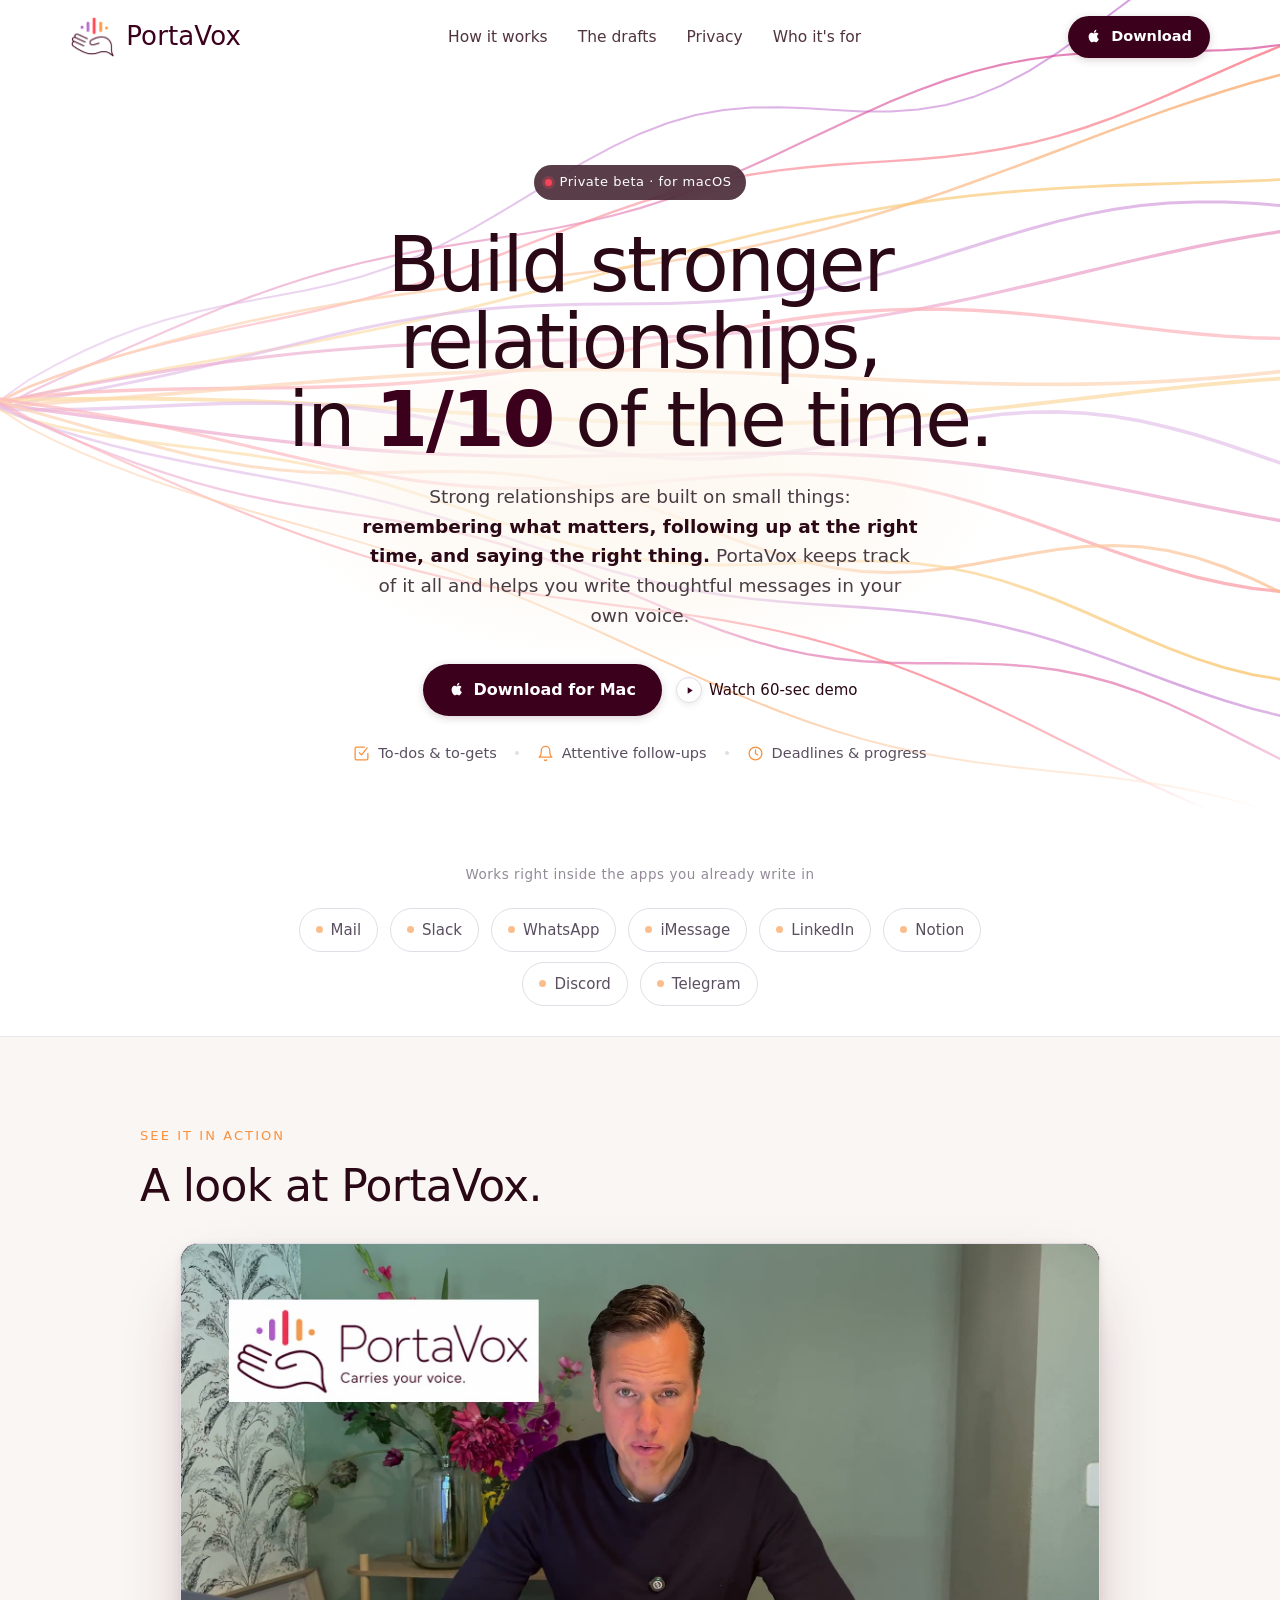
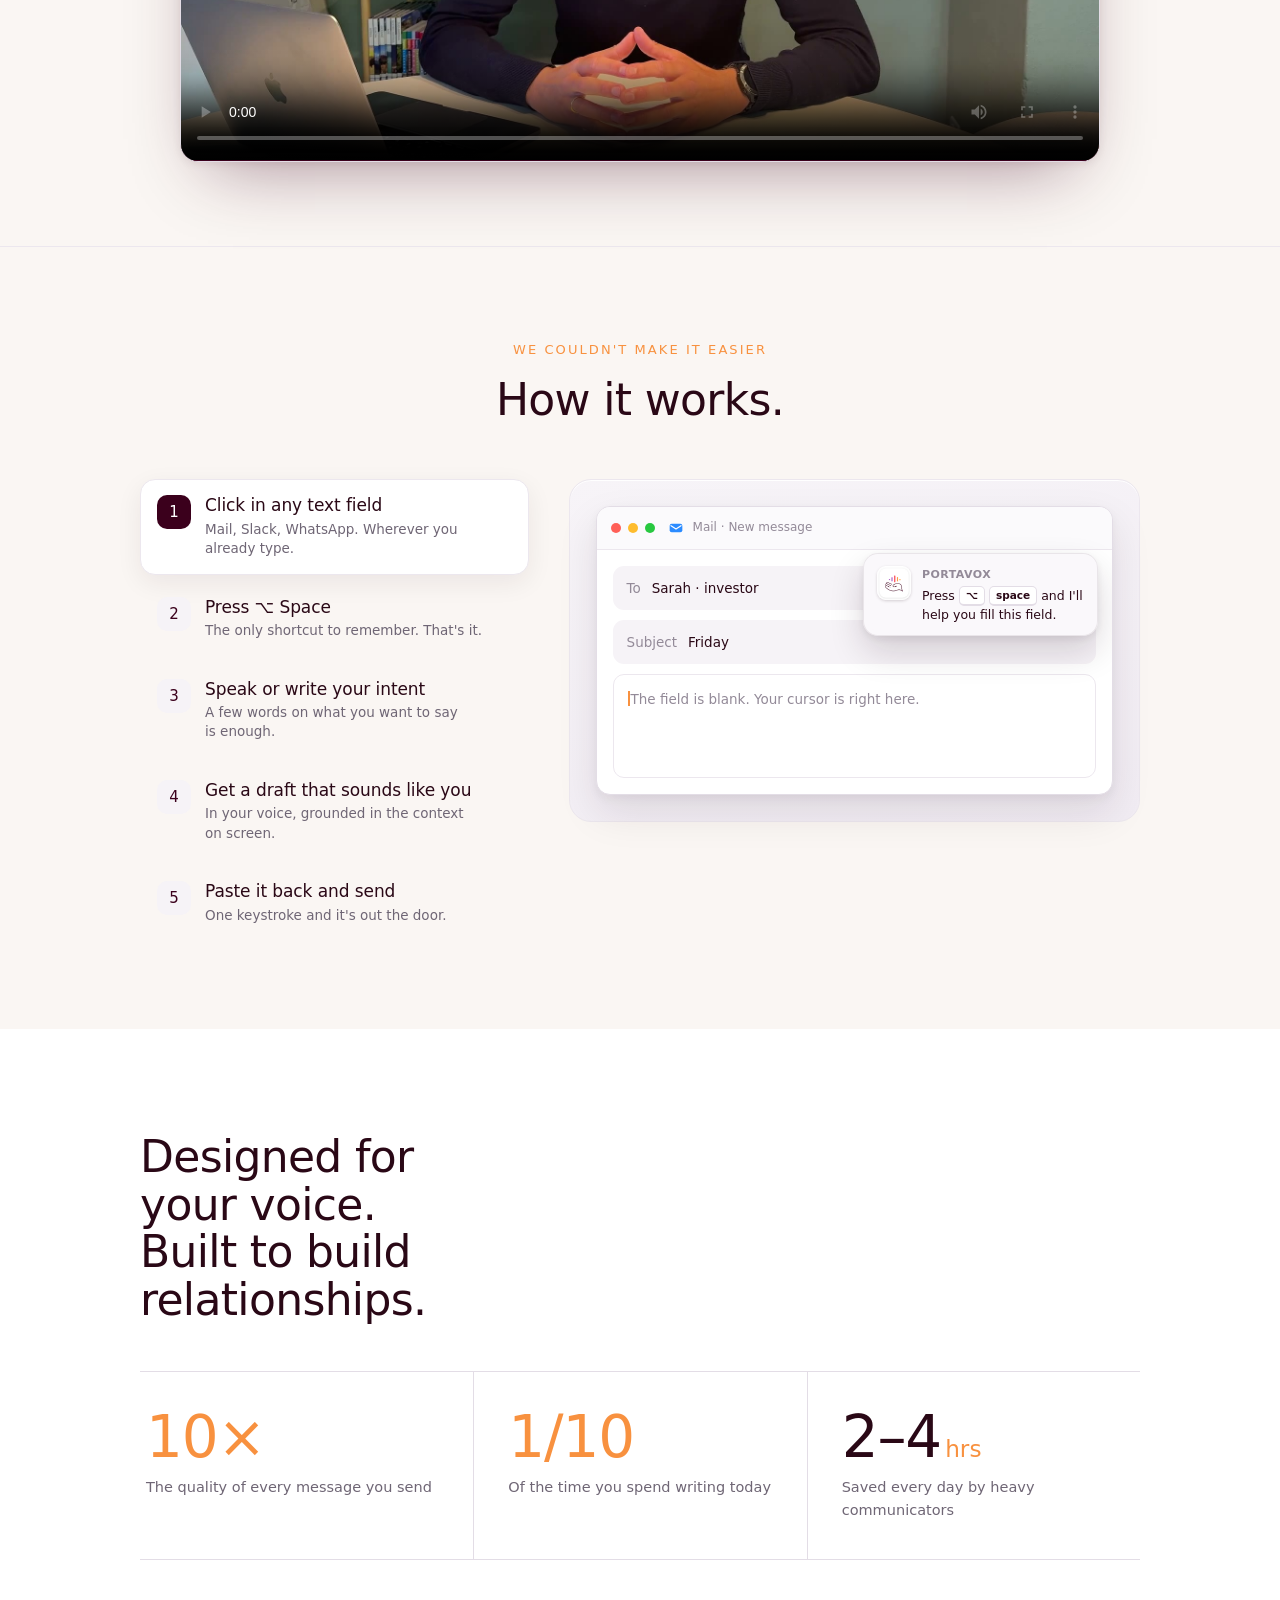
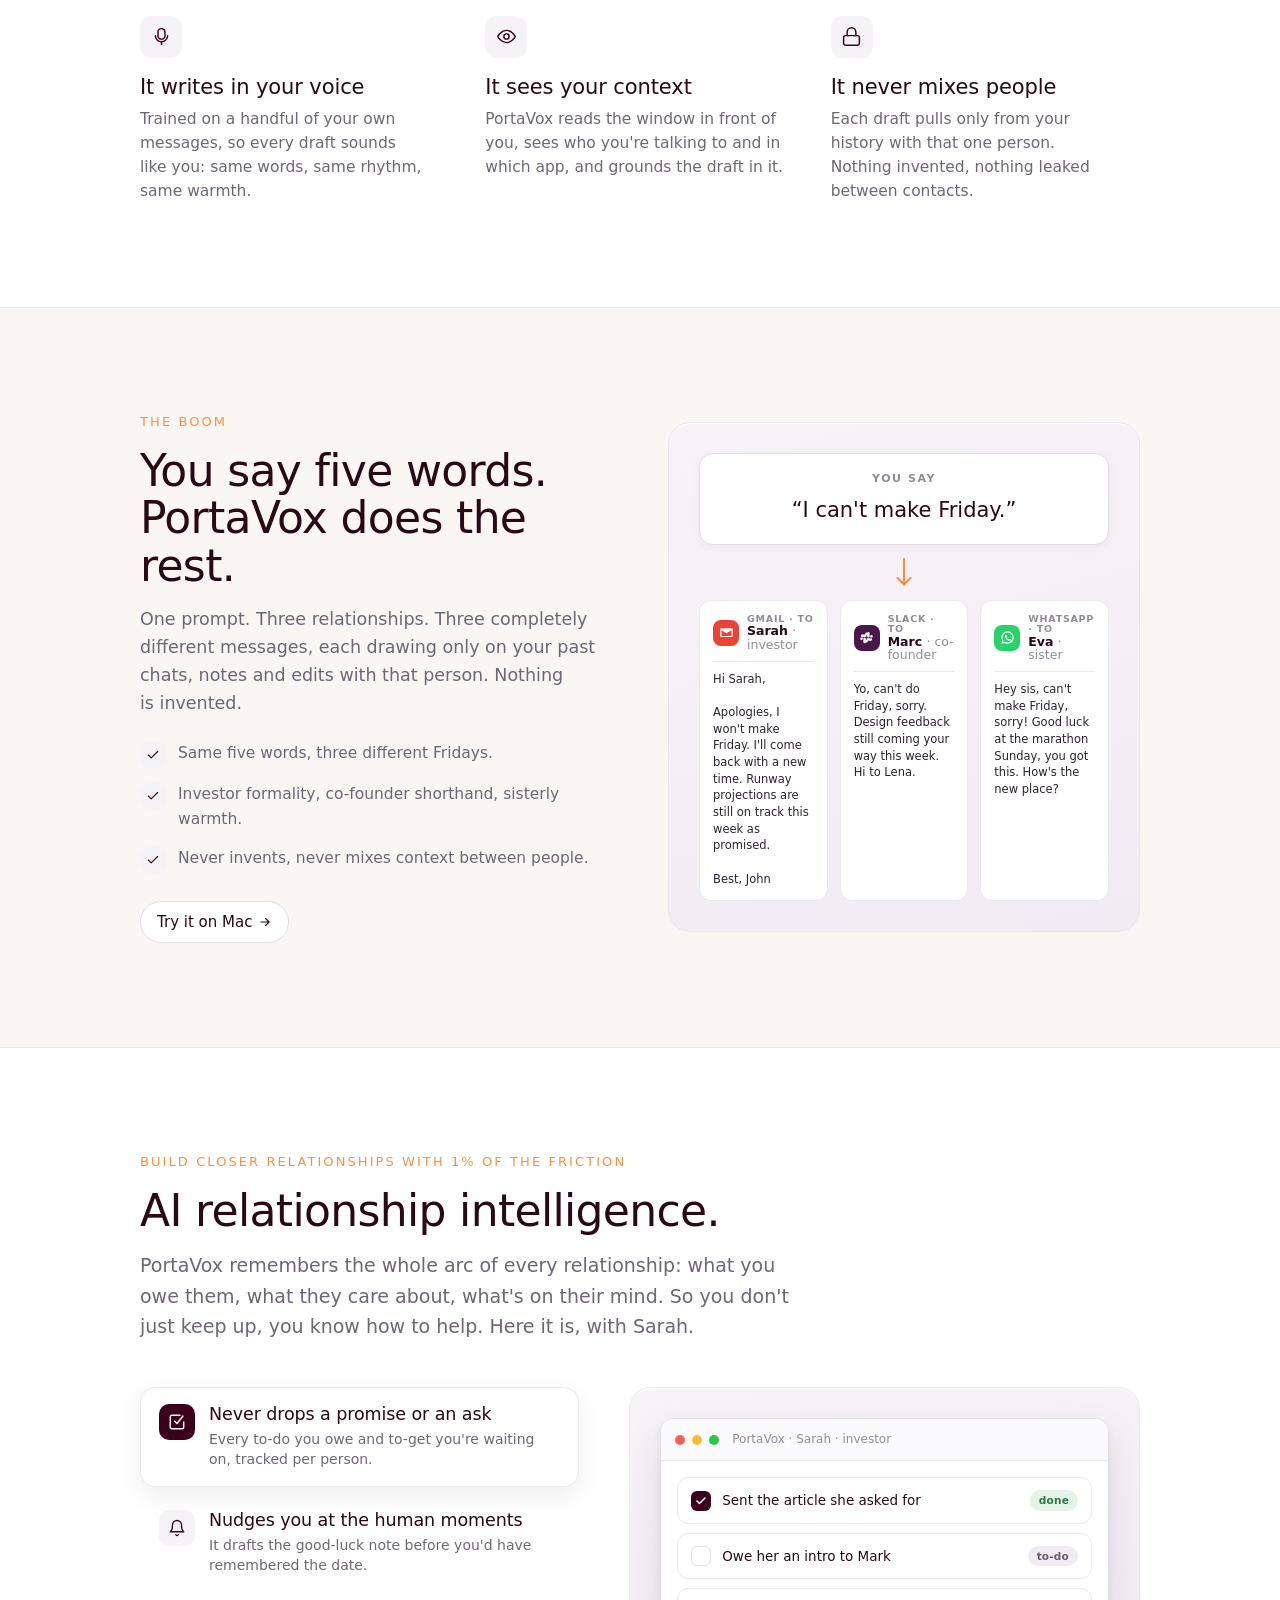
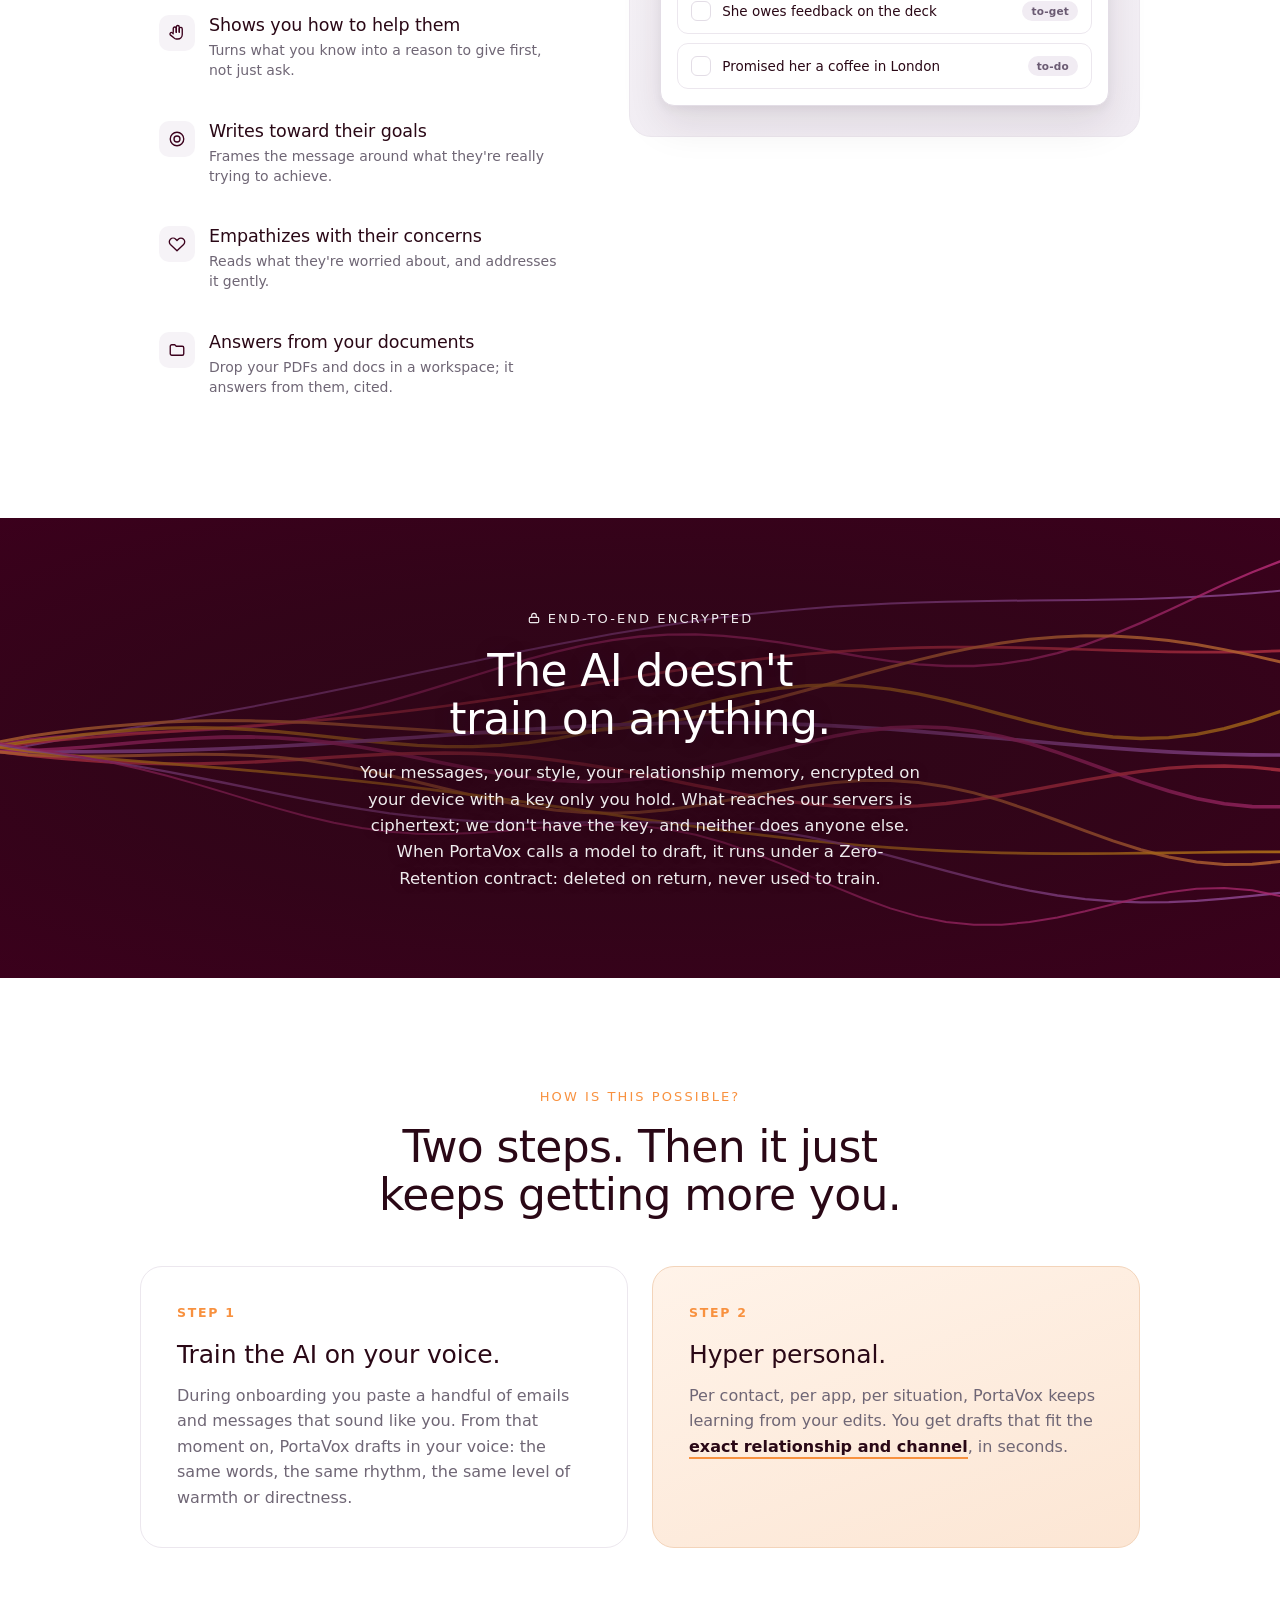
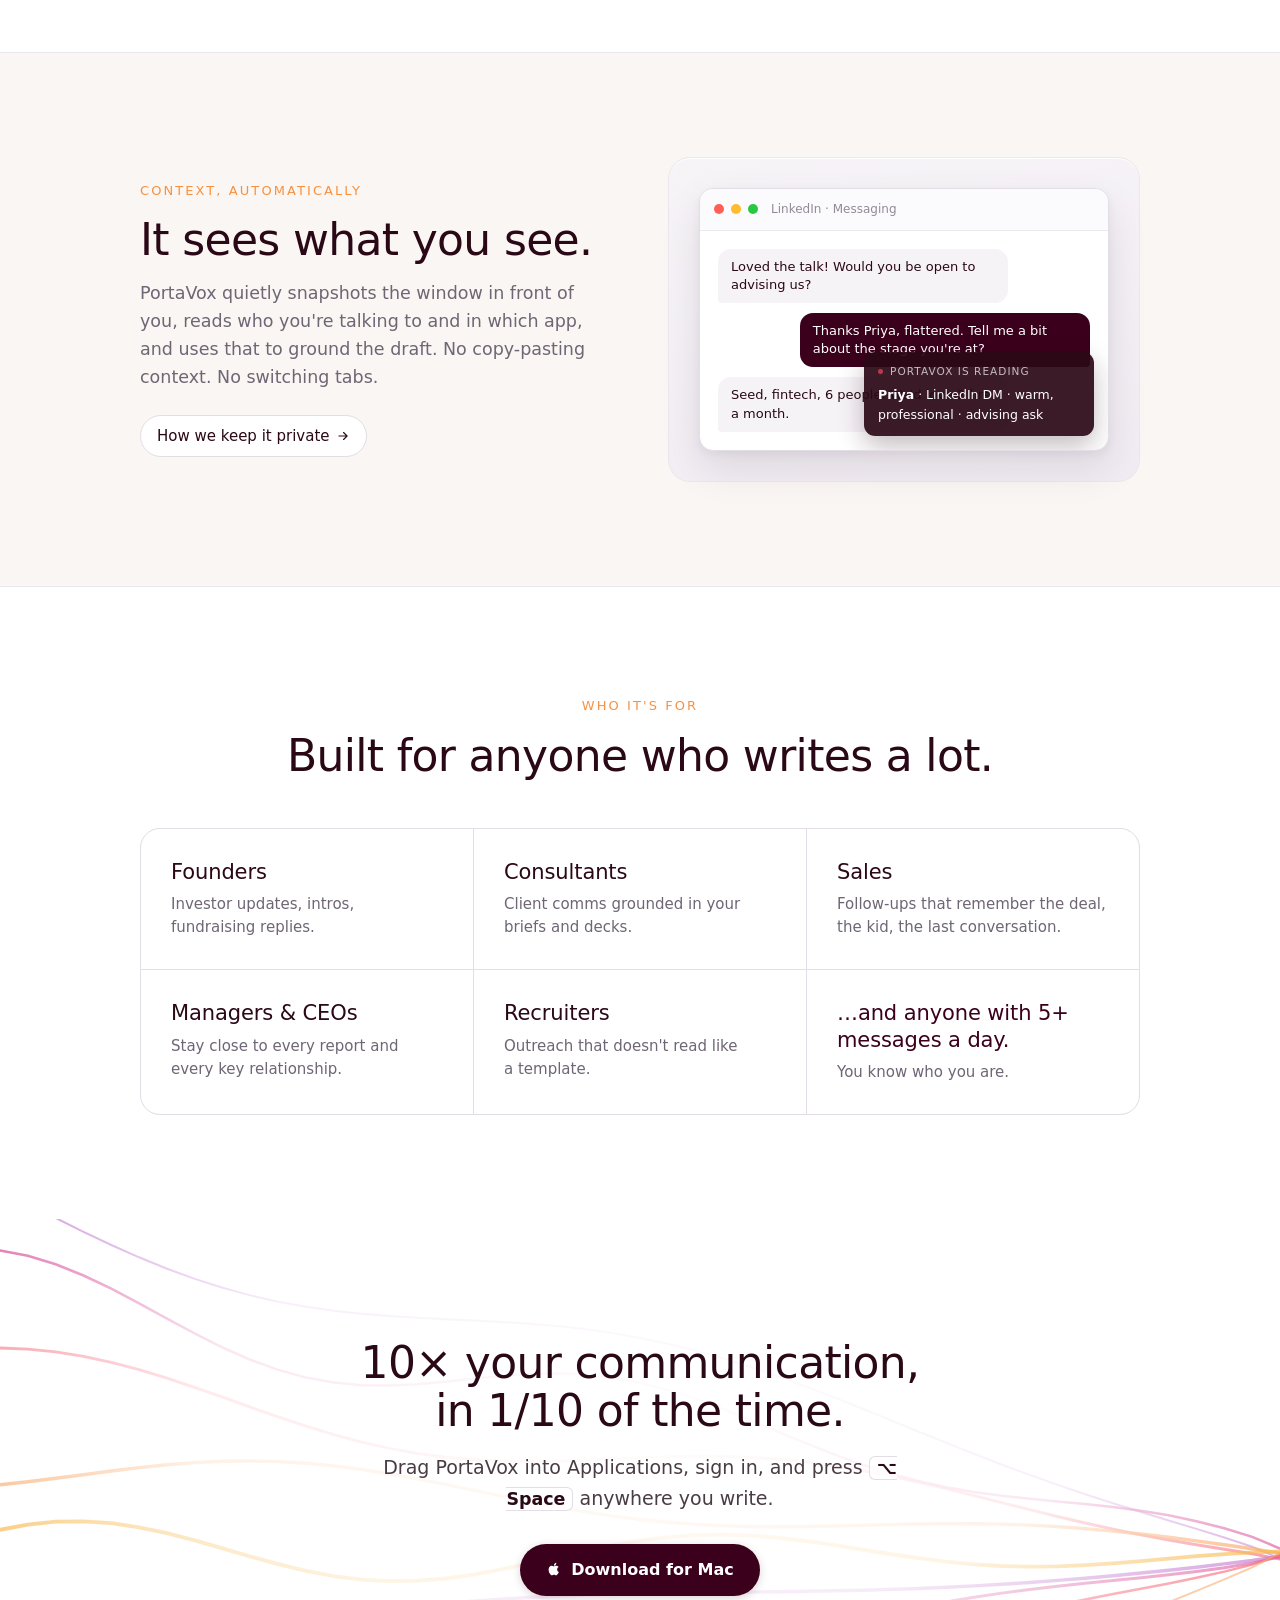
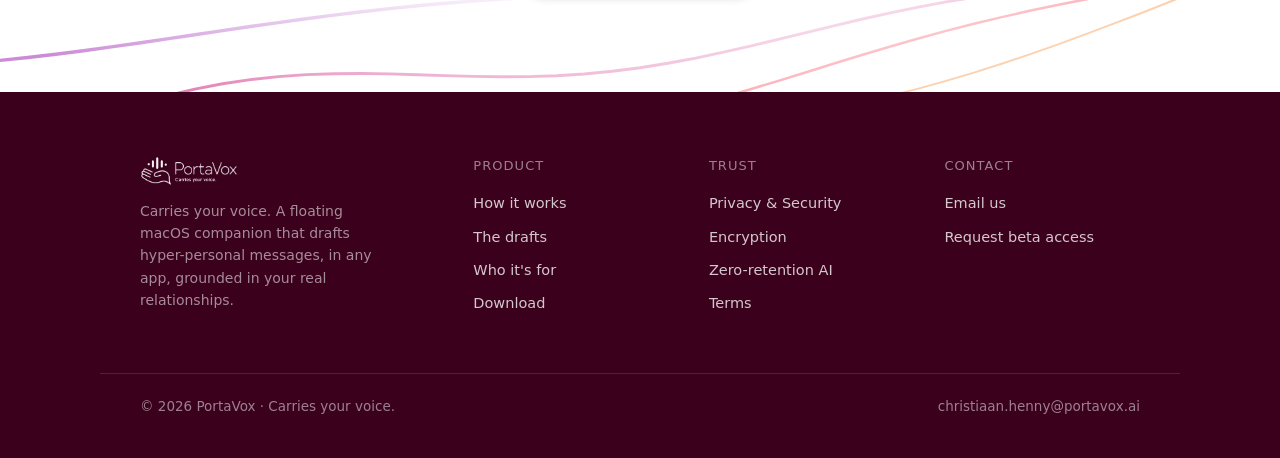
==== commit 0fccd207: "site: add demo video section with the private-beta invite clip Wires up the existing hero 'Watch 60-" ====
--- a/index.html
+++ b/index.html
@@ -748,6 +748,12 @@
 }
 @keyframes accIn{from{opacity:0;transform:translateY(-8px);}to{opacity:1;transform:none;}}
 
+/* ===== DEMO VIDEO ===== */
+#demo{padding:84px 0;background:var(--warm);border-top:1px solid var(--border);border-bottom:1px solid var(--border);scroll-margin-top:80px;}
+#demo .video-frame{position:relative;max-width:920px;margin:34px auto 0;border-radius:18px;overflow:hidden;background:var(--brand-ink);box-shadow:0 30px 70px -28px rgba(59,0,28,.45),0 2px 8px rgba(59,0,28,.08);border:1px solid var(--border-2);}
+#demo video{display:block;width:100%;height:auto;aspect-ratio:16/9;background:var(--brand-ink);}
+@media (max-width:640px){#demo{padding:56px 0;}}
+
 </style>
 </head>
 <body>
@@ -822,6 +828,19 @@
     </div>
   </div>
 </div>
+
+<!-- ===== DEMO VIDEO ===== -->
+<section id="demo">
+  <div class="wrap">
+    <div class="head-center"><span class="eyebrow">See it in action</span><h2 style="margin-top:14px;">A look at PortaVox.</h2></div>
+    <div class="video-frame">
+      <video controls preload="metadata" playsinline poster="/assets/portavox-demo-poster.jpg">
+        <source src="/assets/portavox-demo.mp4" type="video/mp4">
+        Your browser doesn't support embedded video.
+      </video>
+    </div>
+  </div>
+</section>
 
 <!-- ===== HOW IT WORKS (interactive walkthrough) ===== -->
 <section class="hiw" id="how-it-works">
@@ -1536,28 +1555,68 @@
 })();
 </script>
 
-<!-- Beta download password gate (light) -->
+<!-- Beta download password gate (encrypted installer) -->
+<!-- The installer is shipped as PortaVox-1.0.8.pkg.enc: AES-256-GCM,
+     key = PBKDF2(password, salt, 250000, SHA-256). Layout of the file:
+     salt(16) | iv(12) | ciphertext | gcm-tag(16). Without the password
+     the bytes are useless, so the plaintext .pkg is never exposed. -->
 <script>
 (function(){
-  var BETA_PASSWORD = 'feedbackplease';
-  var FILE = 'PortaVox-1.0.8.pkg';
+  var ENC_FILE = 'PortaVox-1.0.8.pkg.enc';
+  var OUT_NAME = 'PortaVox-1.0.8.pkg';
+  var ITER = 250000;
   var btn = document.getElementById('dl-btn');
   if(!btn) return;
+
   btn.addEventListener('click', function(e){
     e.preventDefault();
     var pw = window.prompt('Enter the beta access password to download PortaVox:');
     if(pw === null) return; // cancelled
-    if(pw.trim().toLowerCase() === BETA_PASSWORD){
+    pw = pw.trim().toLowerCase();
+    download(pw);
+  });
+
+  function fail(){
+    window.alert('That password is not correct (or the download could not start). Email christiaan.henny@portavox.ai to request beta access.');
+  }
+
+  function download(pw){
+    if(!(window.crypto && crypto.subtle)){
+      window.alert('Your browser cannot decrypt the download. Please use an up-to-date Safari, Chrome or Edge.');
+      return;
+    }
+    btn.style.pointerEvents = 'none';
+    btn.style.opacity = '0.6';
+    fetch(ENC_FILE).then(function(r){
+      if(!r.ok) throw new Error('fetch failed');
+      return r.arrayBuffer();
+    }).then(function(ab){
+      var buf  = new Uint8Array(ab);
+      var salt = buf.slice(0, 16);
+      var iv   = buf.slice(16, 28);
+      var body = buf.slice(28); // ciphertext + gcm tag
+      return crypto.subtle.importKey('raw', new TextEncoder().encode(pw), 'PBKDF2', false, ['deriveKey'])
+        .then(function(baseKey){
+          return crypto.subtle.deriveKey(
+            { name:'PBKDF2', salt:salt, iterations:ITER, hash:'SHA-256' },
+            baseKey, { name:'AES-GCM', length:256 }, false, ['decrypt']);
+        })
+        .then(function(key){
+          return crypto.subtle.decrypt({ name:'AES-GCM', iv:iv }, key, body);
+        });
+    }).then(function(plain){
+      var url = URL.createObjectURL(new Blob([plain], { type:'application/octet-stream' }));
       var a = document.createElement('a');
-      a.href = FILE;
-      a.setAttribute('download','');
-      document.body.appendChild(a);
-      a.click();
-      document.body.removeChild(a);
-    } else {
-      window.alert('That password is not correct. Email christiaan.henny@portavox.ai to request beta access.');
-    }
-  });
+      a.href = url; a.download = OUT_NAME;
+      document.body.appendChild(a); a.click(); document.body.removeChild(a);
+      setTimeout(function(){ URL.revokeObjectURL(url); }, 5000);
+    }).catch(function(){
+      fail();
+    }).then(function(){
+      btn.style.pointerEvents = '';
+      btn.style.opacity = '';
+    });
+  }
 })();
 </script>
 
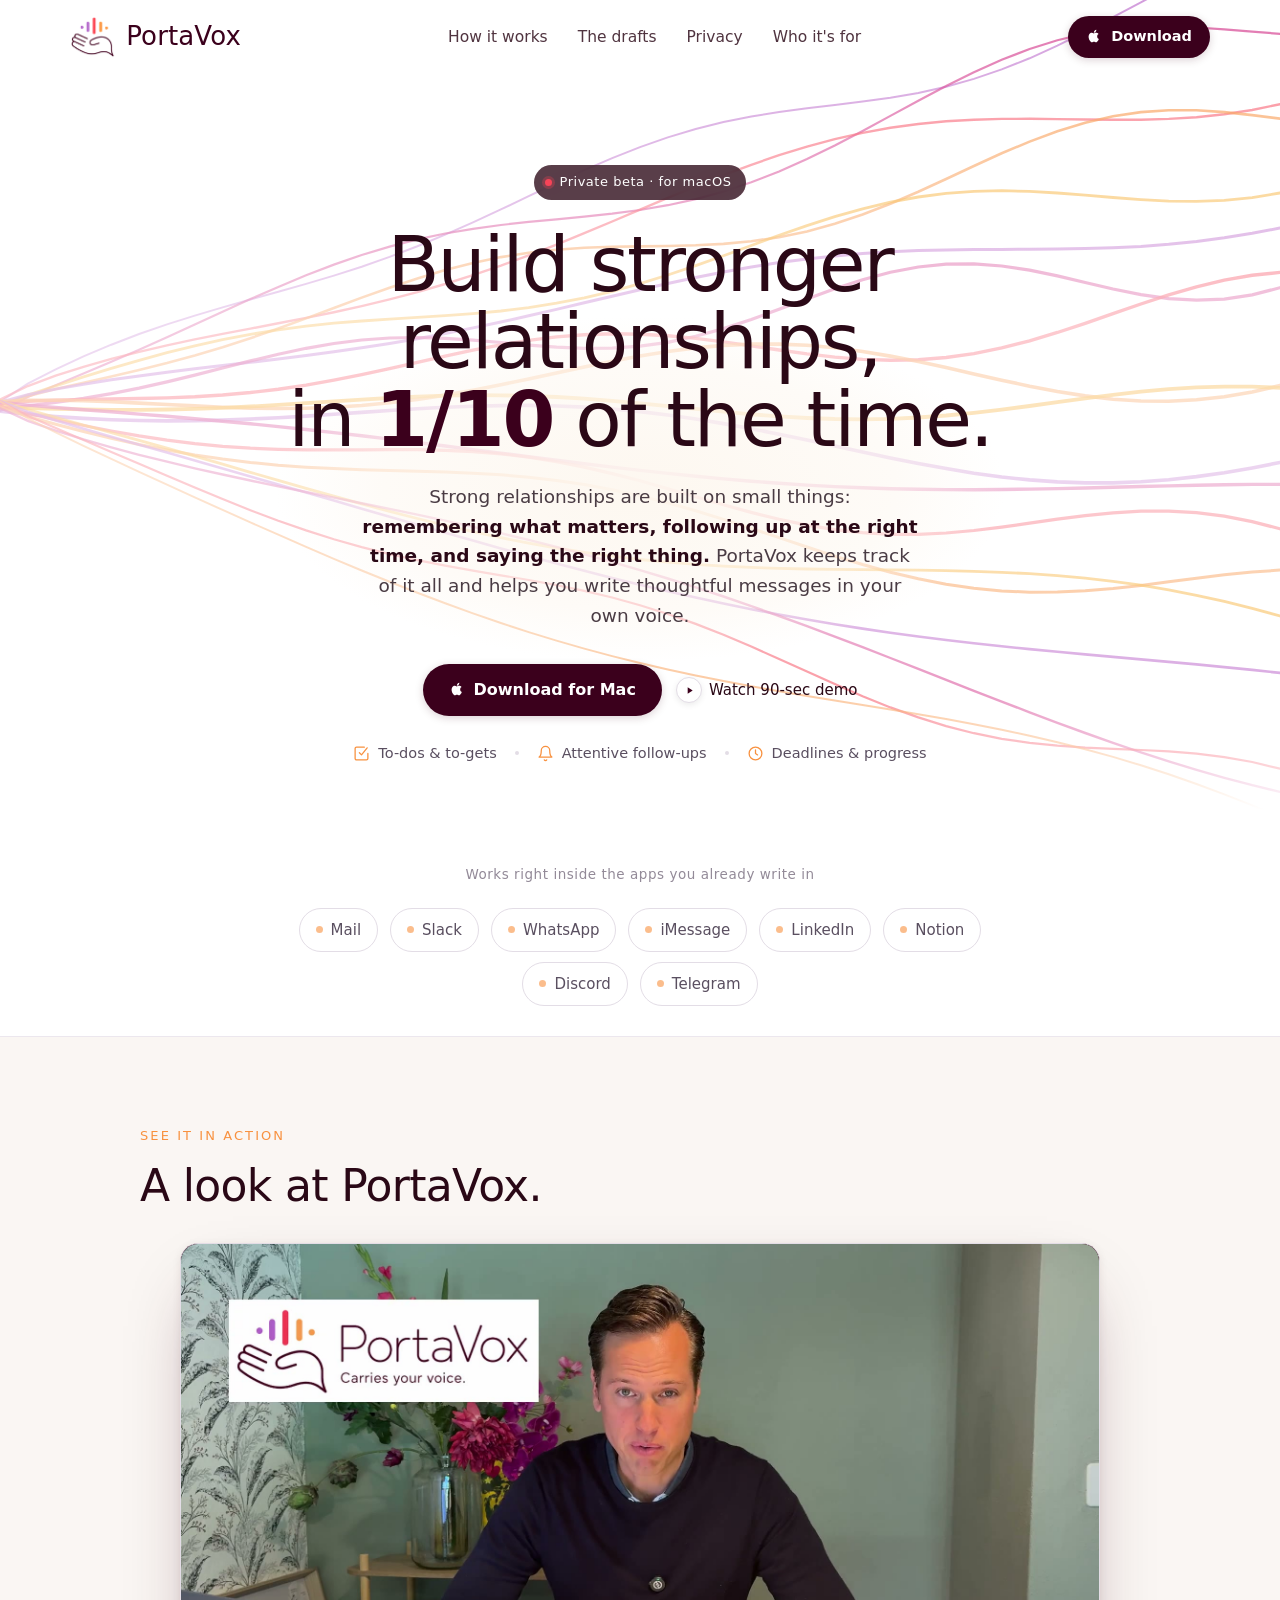
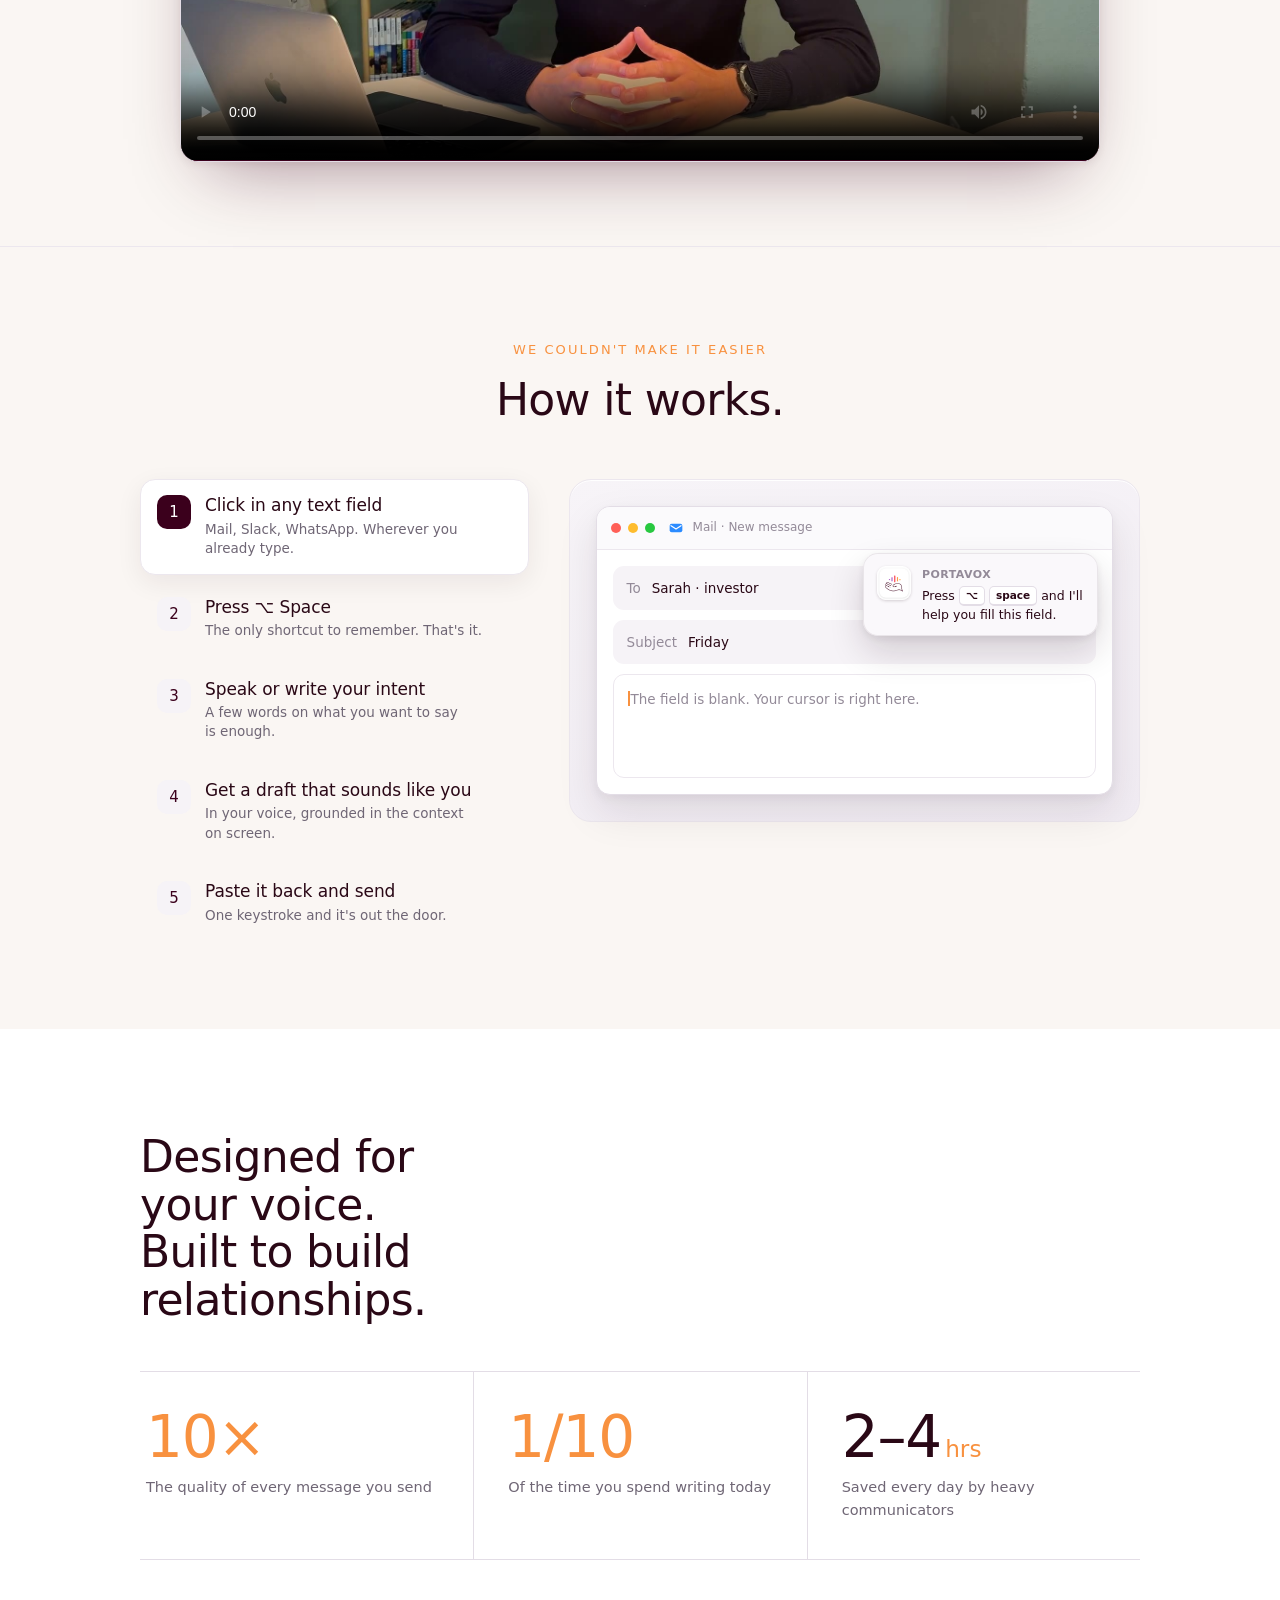
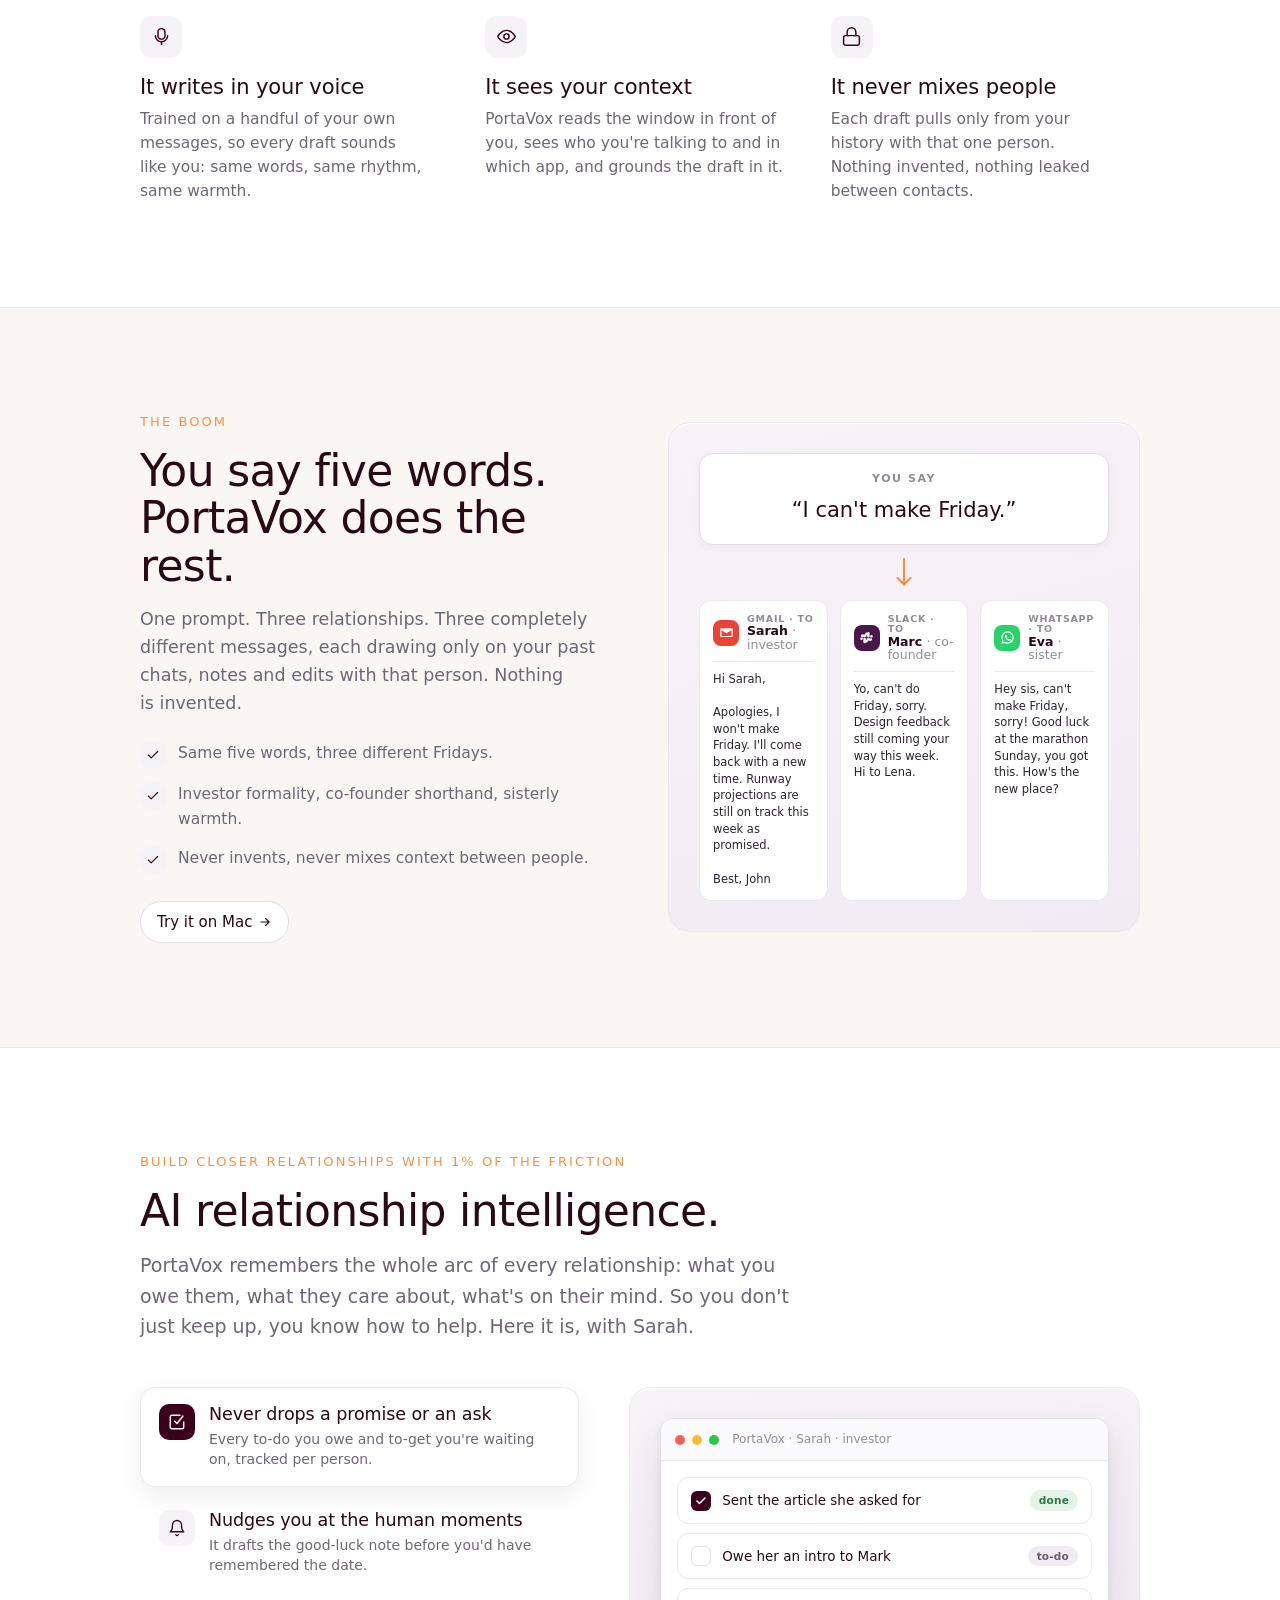
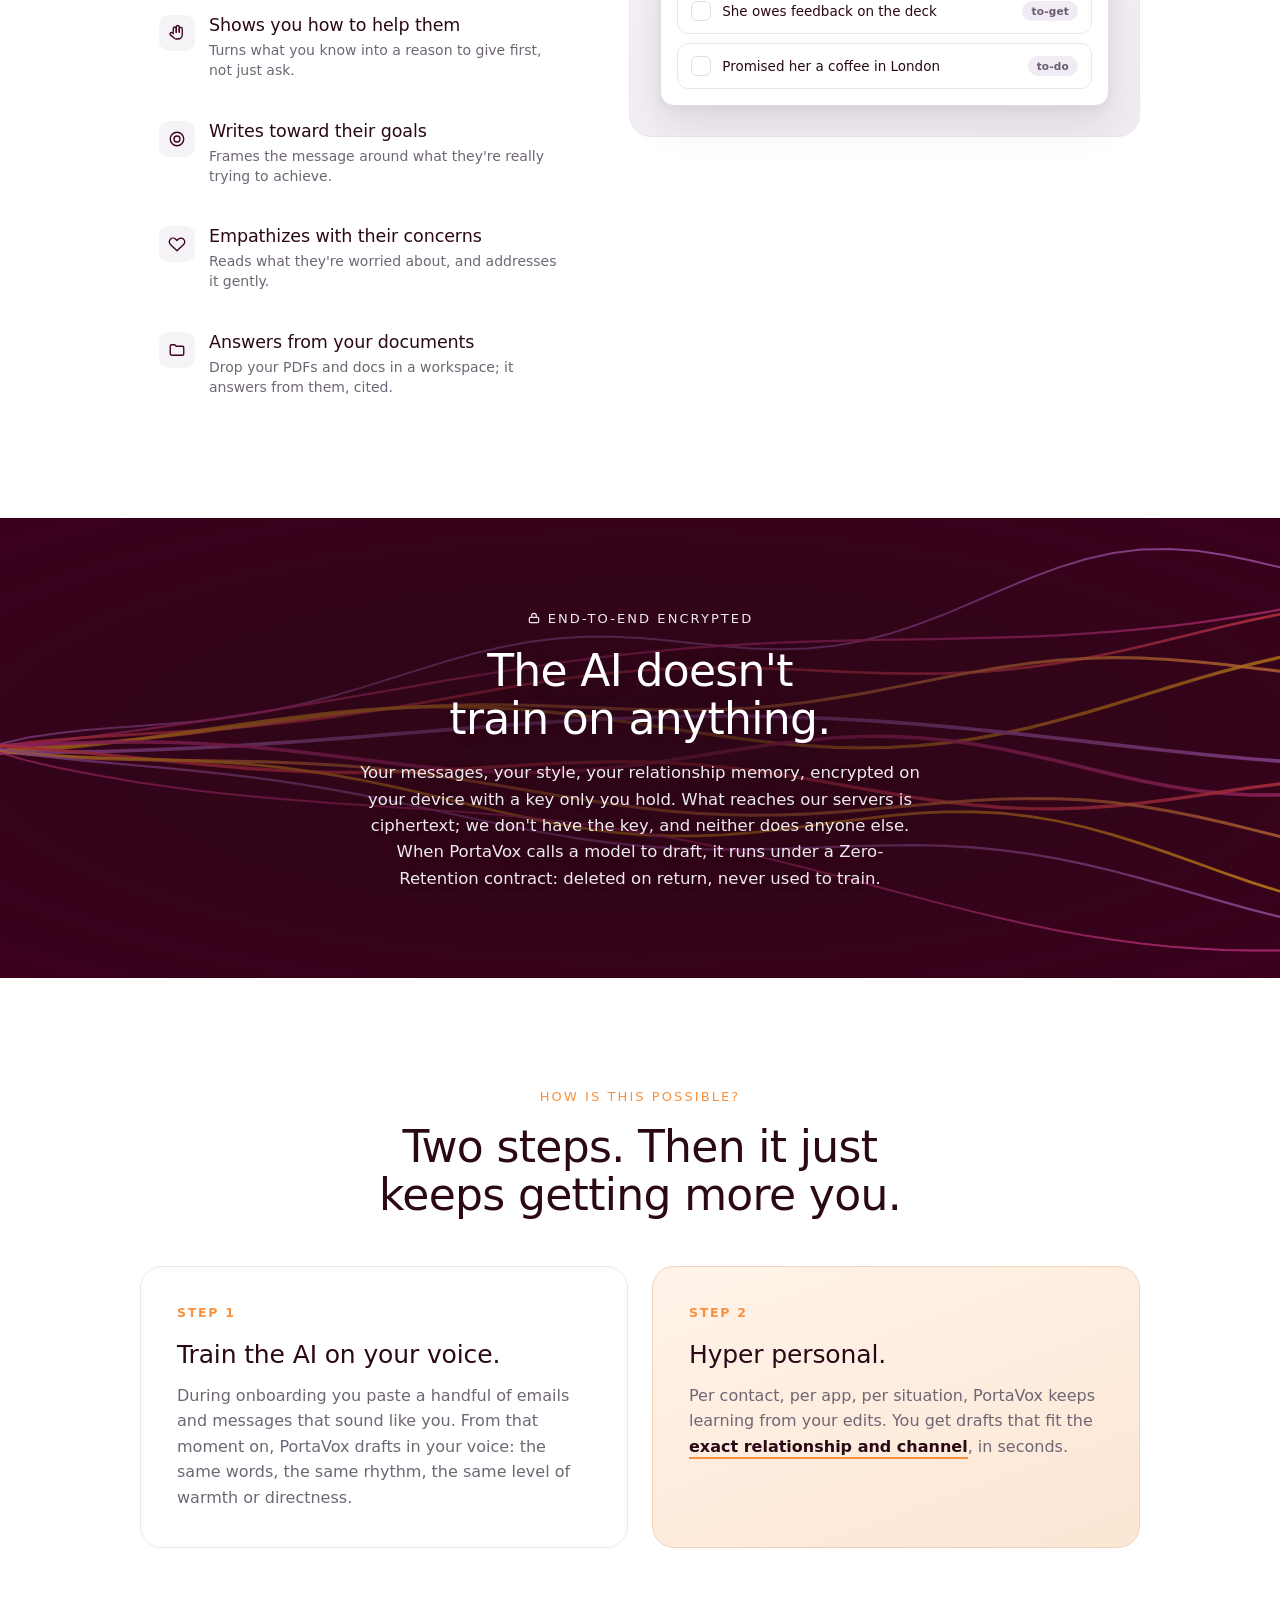
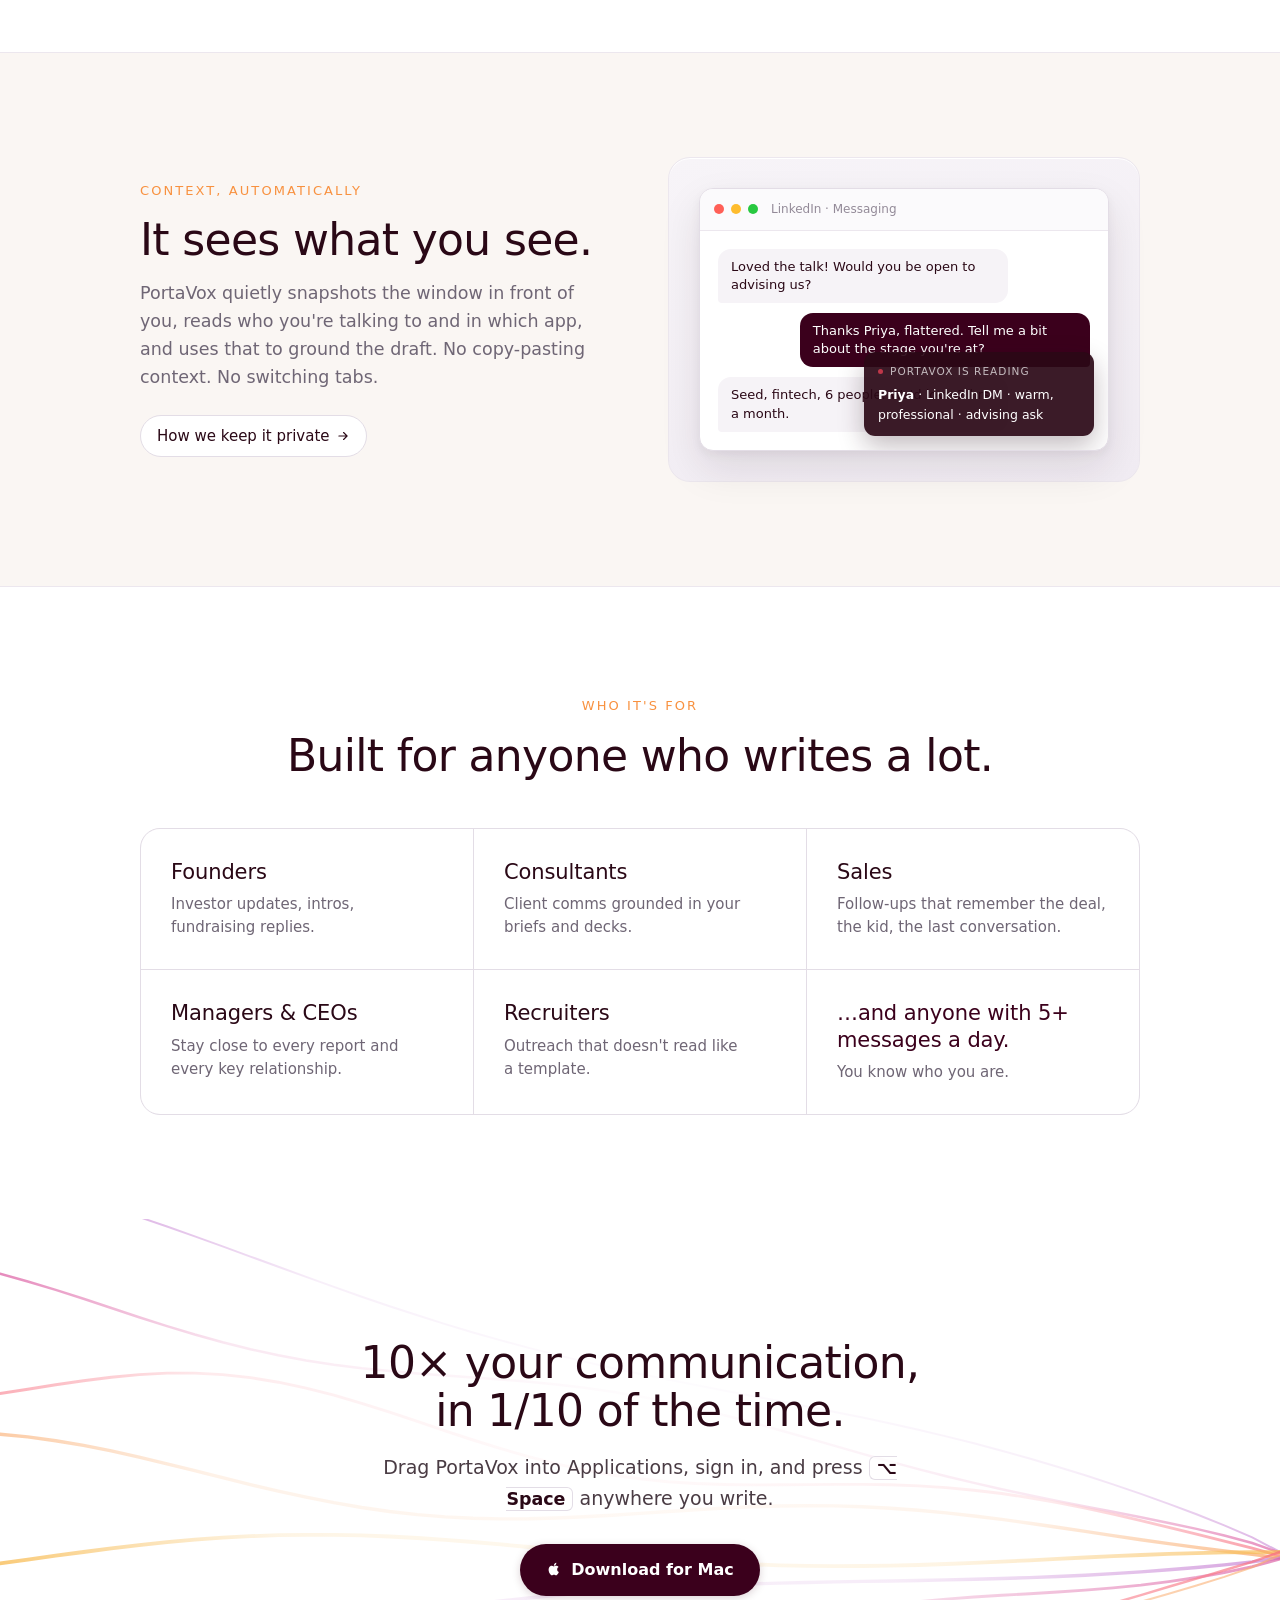
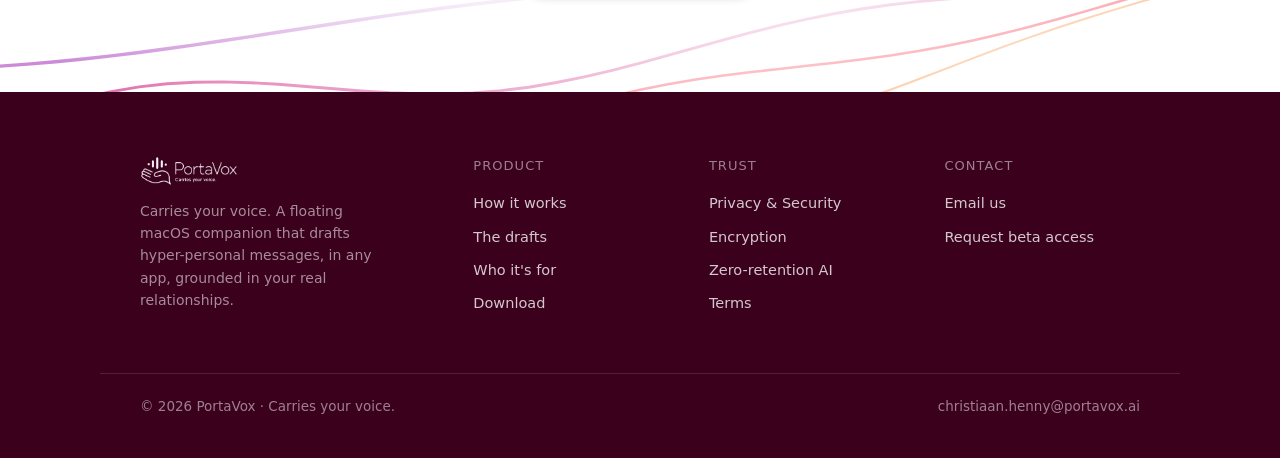
==== commit 956d9ce0: "site: hero demo link says 90-sec (video runs ~100s, 60 was stale)" ====
--- a/index.html
+++ b/index.html
@@ -797,7 +797,7 @@
         <svg class="apple" viewBox="0 0 16 16" fill="currentColor"><path d="M11.18 8.46c-.02-1.6 1.3-2.37 1.36-2.41-.74-1.09-1.9-1.24-2.31-1.25-.98-.1-1.92.58-2.42.58-.5 0-1.27-.57-2.09-.55-1.07.02-2.06.62-2.61 1.58-1.11 1.93-.28 4.79.8 6.36.53.77 1.16 1.63 1.98 1.6.8-.03 1.1-.51 2.06-.51.96 0 1.23.51 2.07.5.85-.01 1.4-.78 1.92-1.55.6-.89.85-1.75.86-1.8-.02-.01-1.65-.63-1.67-2.5zM9.7 3.76c.44-.53.73-1.27.65-2.01-.63.03-1.39.42-1.84.95-.4.47-.76 1.22-.66 1.94.7.06 1.42-.36 1.85-.88z"></path></svg>
         Download for Mac
       </a>
-      <a class="sub" href="#demo"><span class="play"><svg viewBox="0 0 24 24" fill="currentColor"><path d="M8 5v14l11-7z"></path></svg></span>Watch 60-sec demo</a>
+      <a class="sub" href="#demo"><span class="play"><svg viewBox="0 0 24 24" fill="currentColor"><path d="M8 5v14l11-7z"></path></svg></span>Watch 90-sec demo</a>
     </div>
     <div class="hero-caps">
       <span class="hc"><svg viewBox="0 0 24 24" fill="none" stroke="currentColor" stroke-width="1.8" stroke-linecap="round" stroke-linejoin="round"><path d="M9 11l3 3L20 4"></path><path d="M21 12v7a2 2 0 0 1-2 2H5a2 2 0 0 1-2-2V5a2 2 0 0 1 2-2h11"></path></svg>To-dos &amp; to-gets</span>
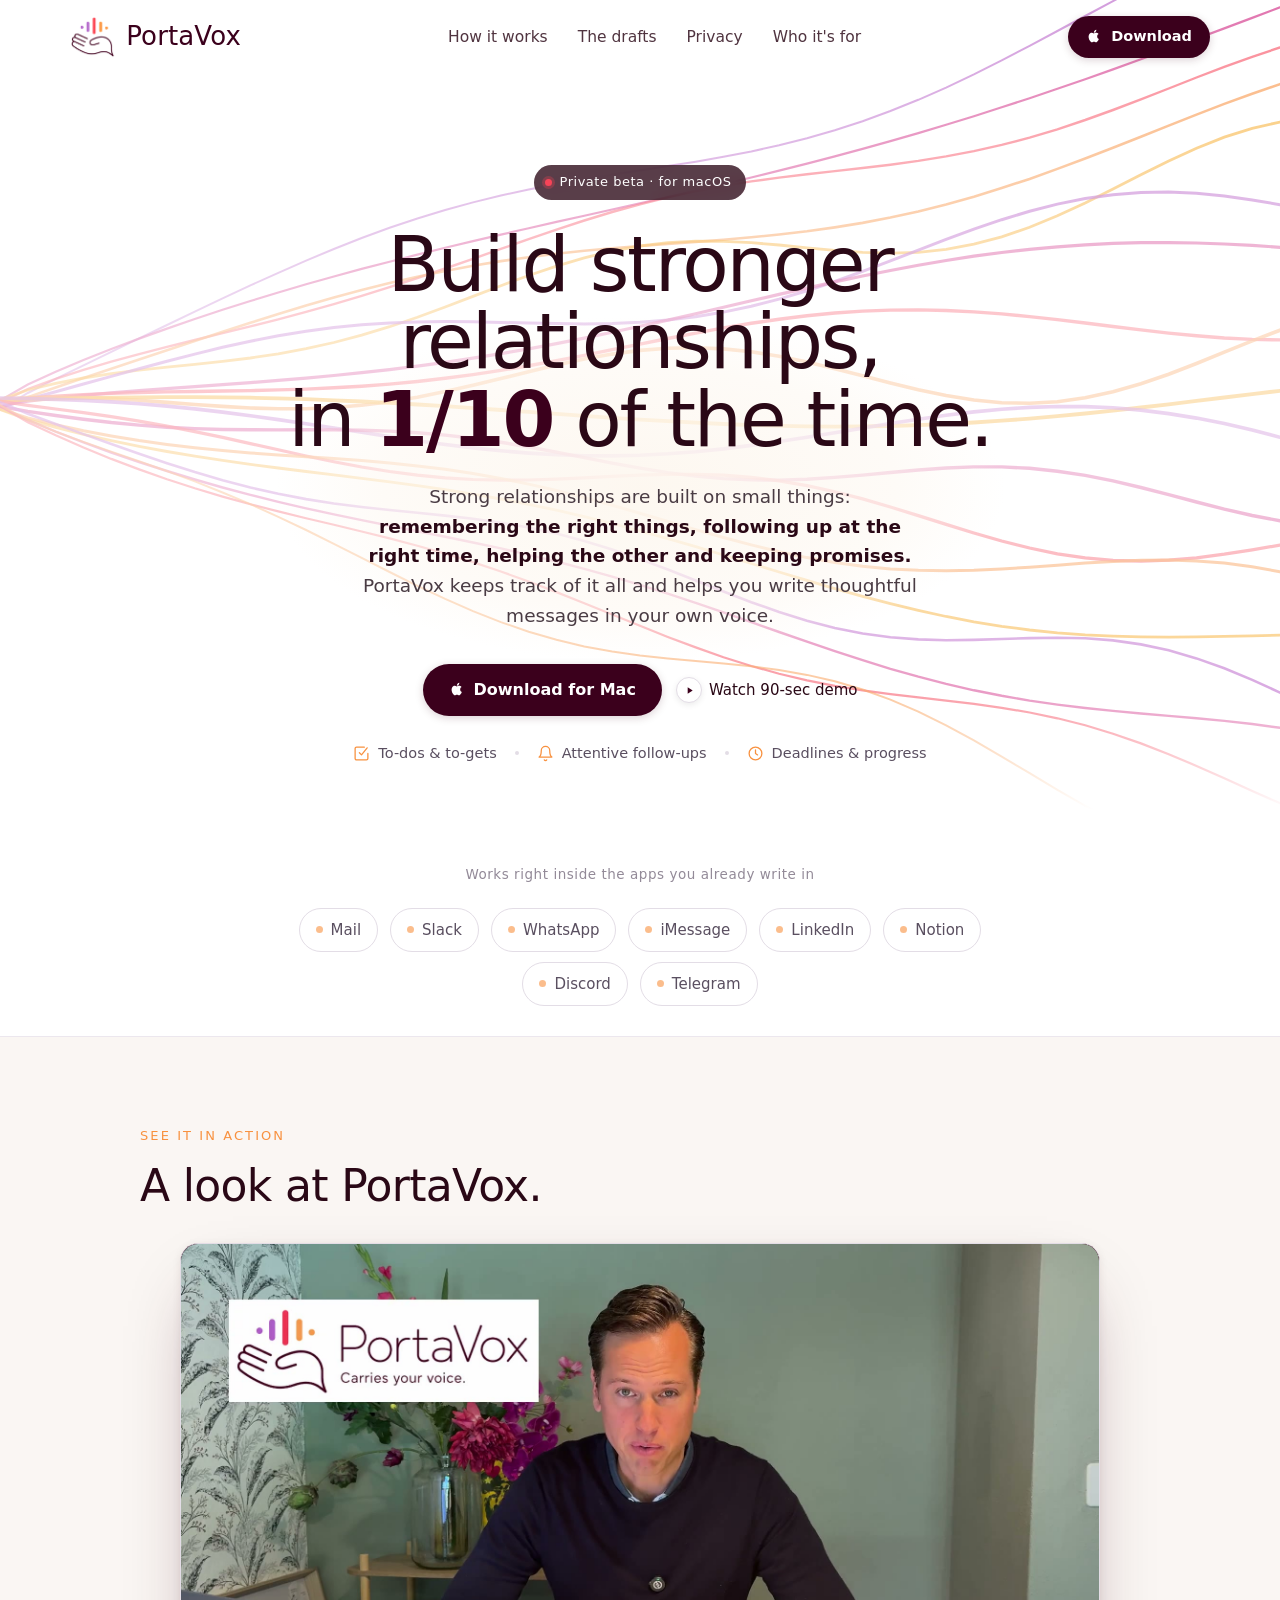
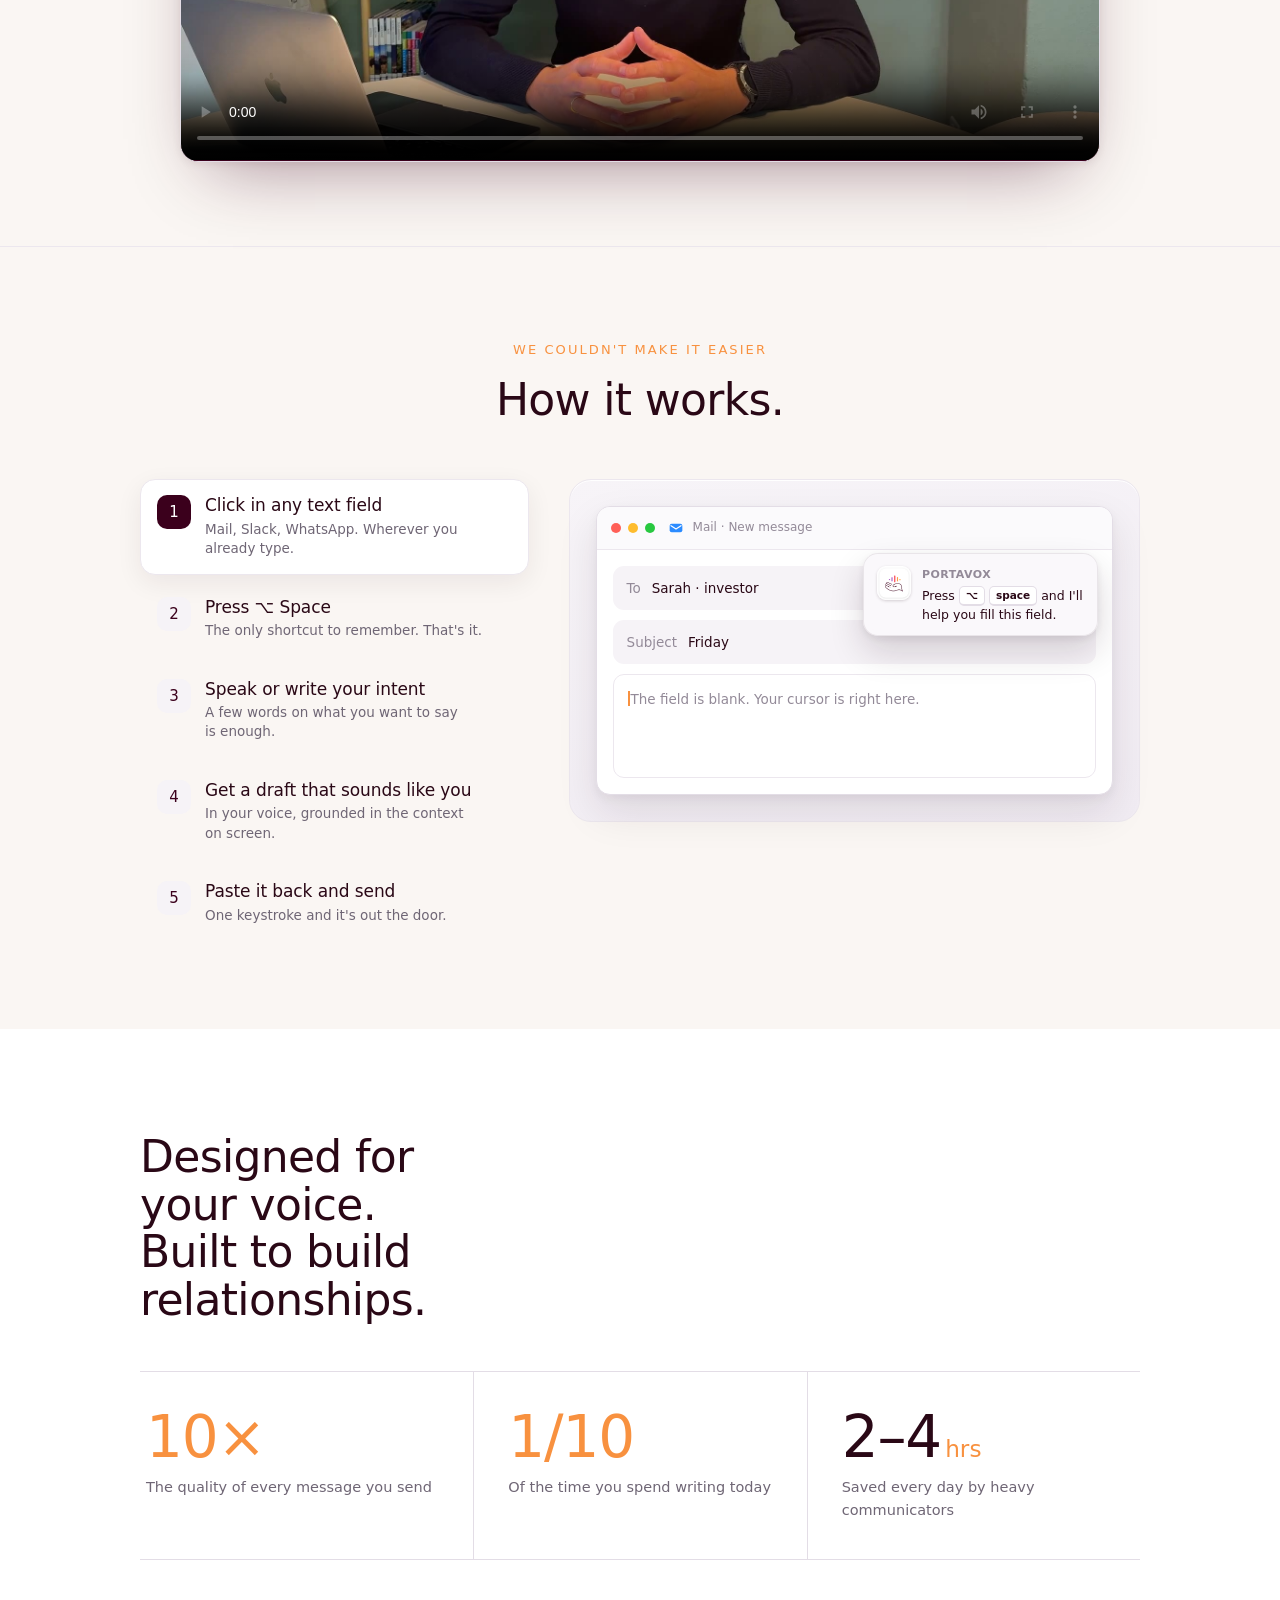
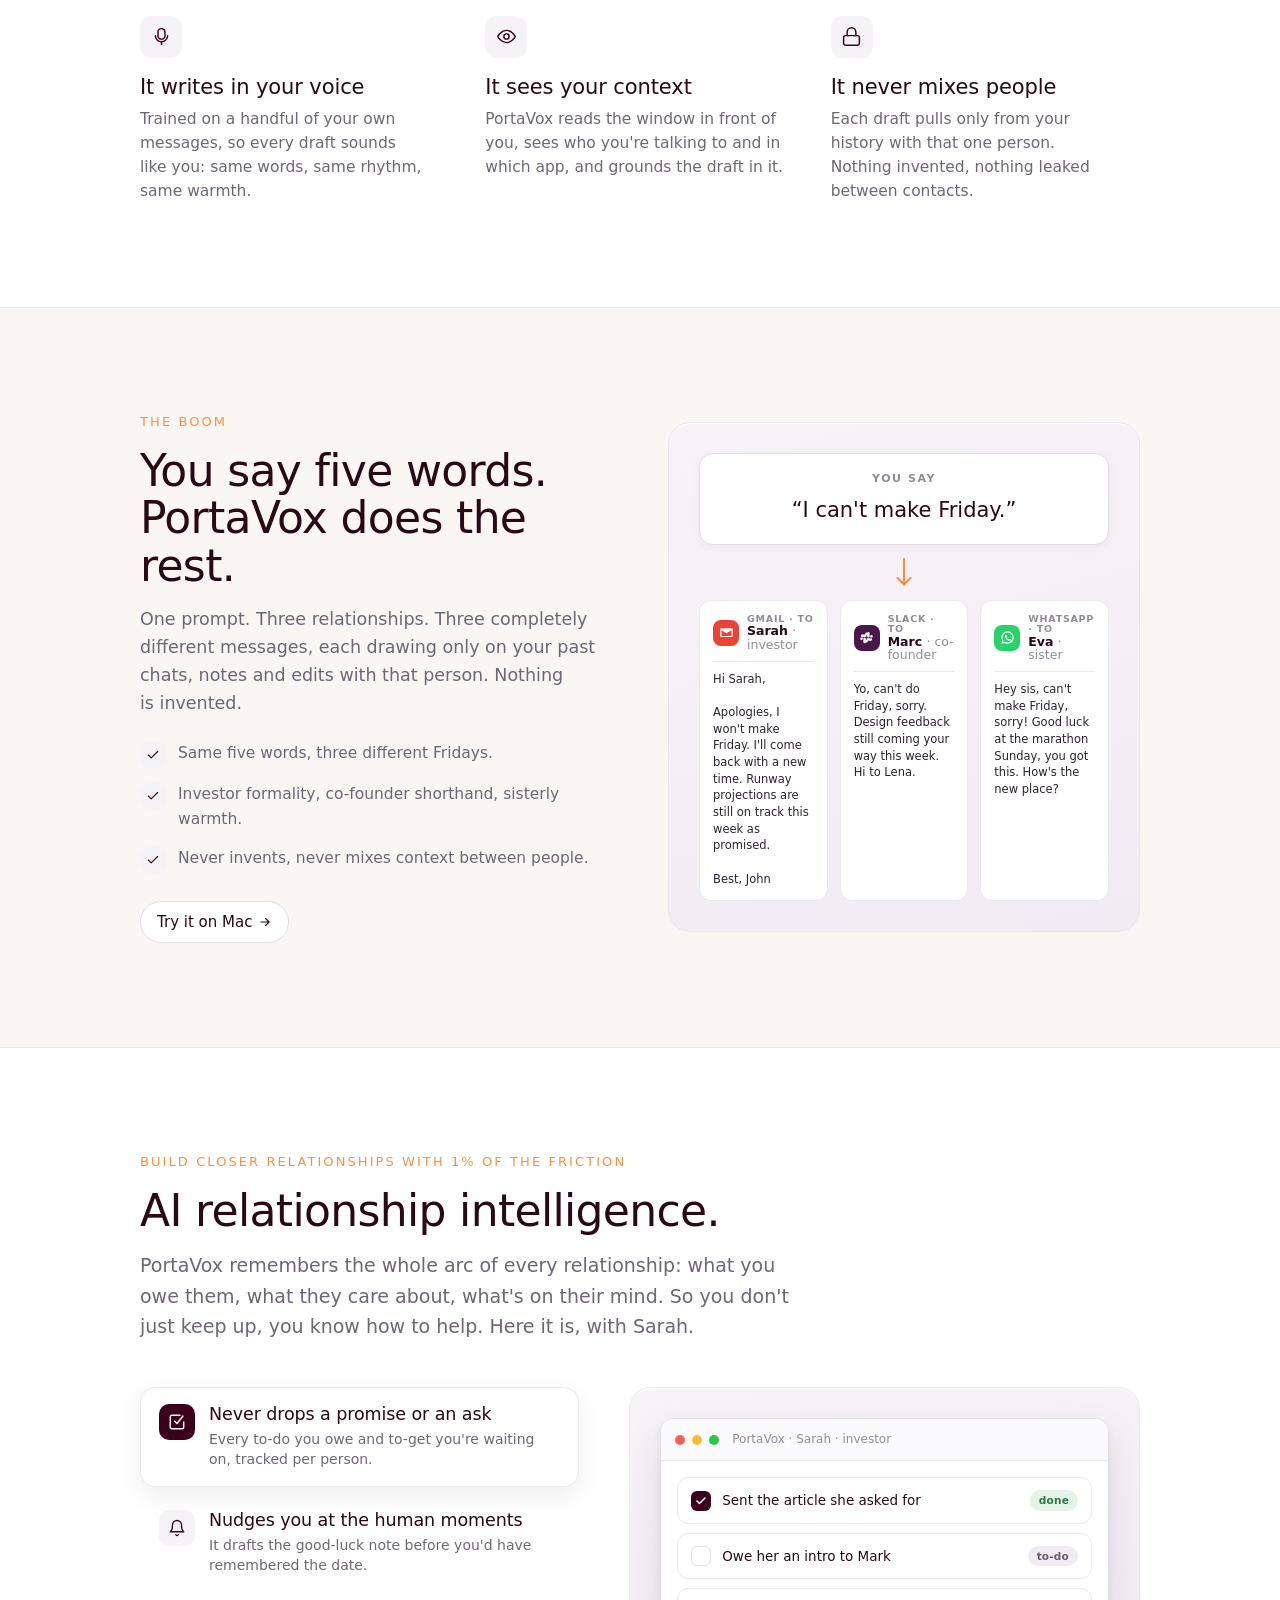
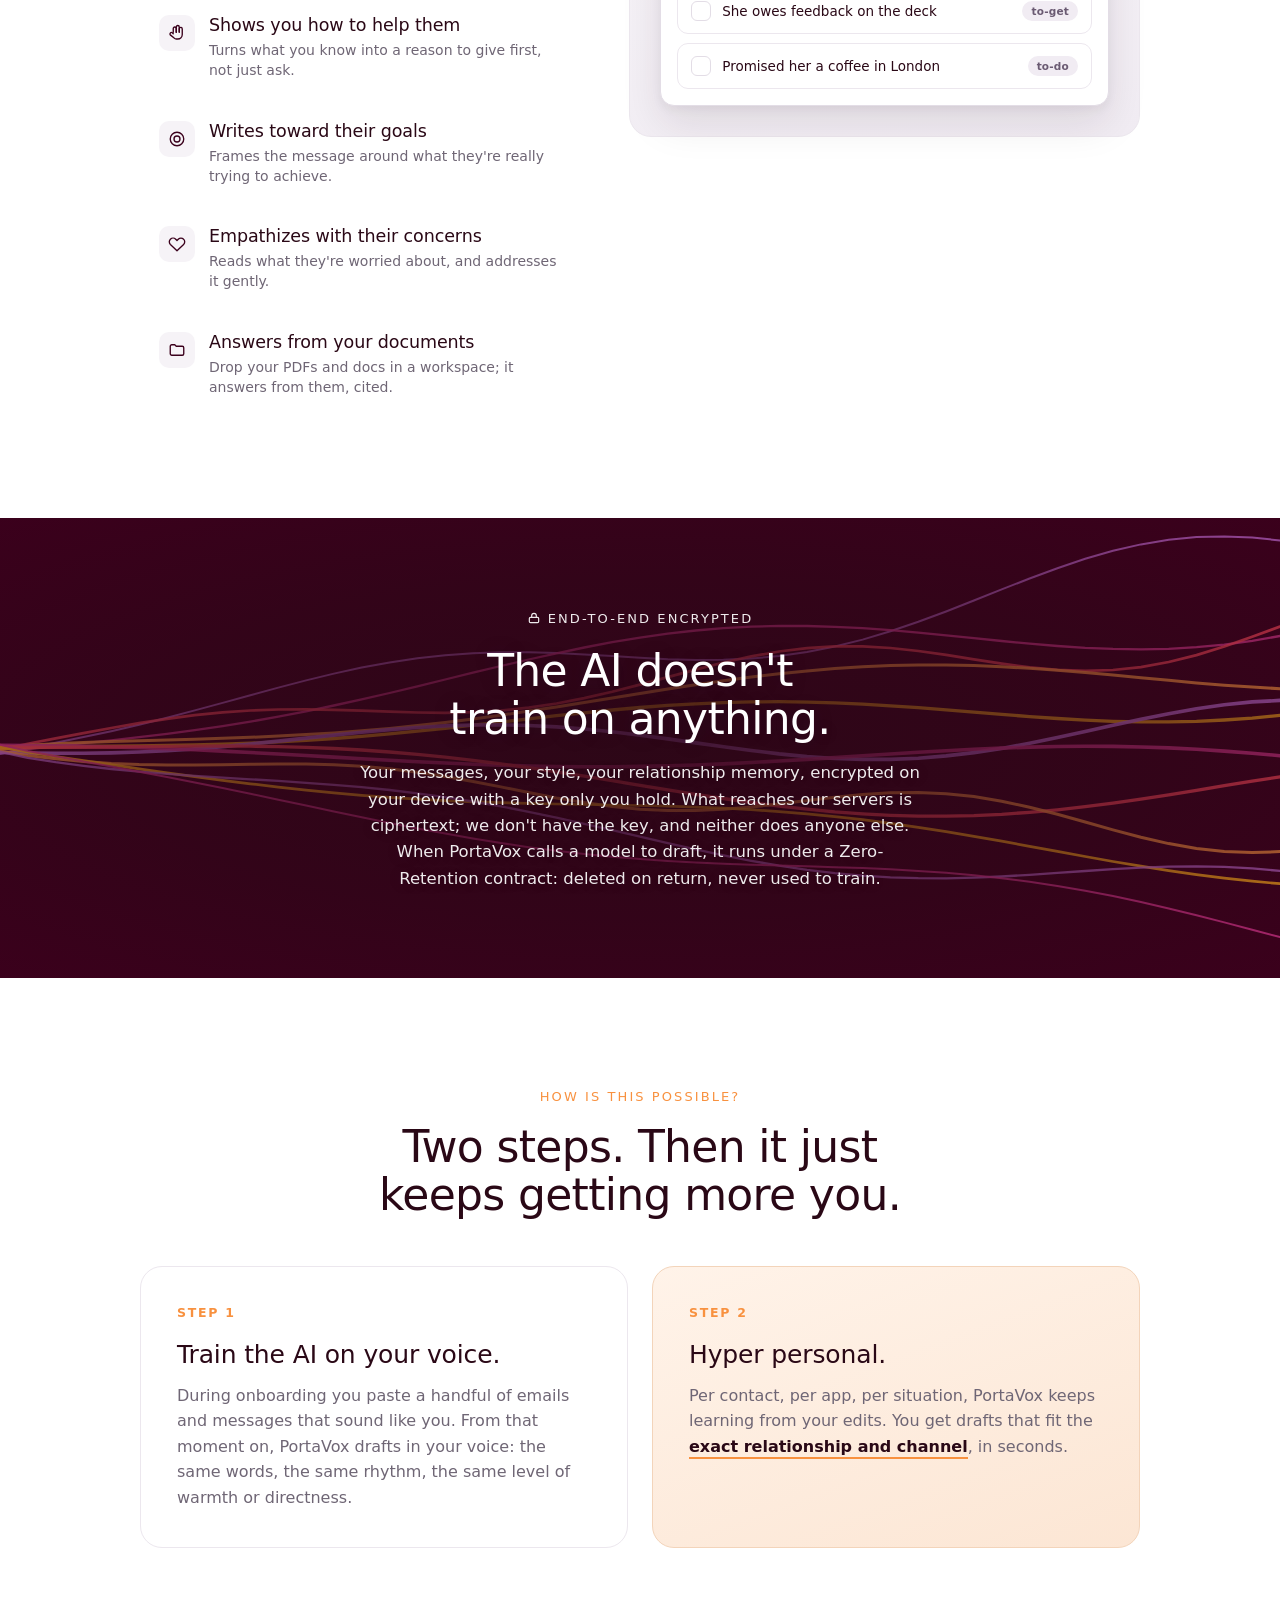
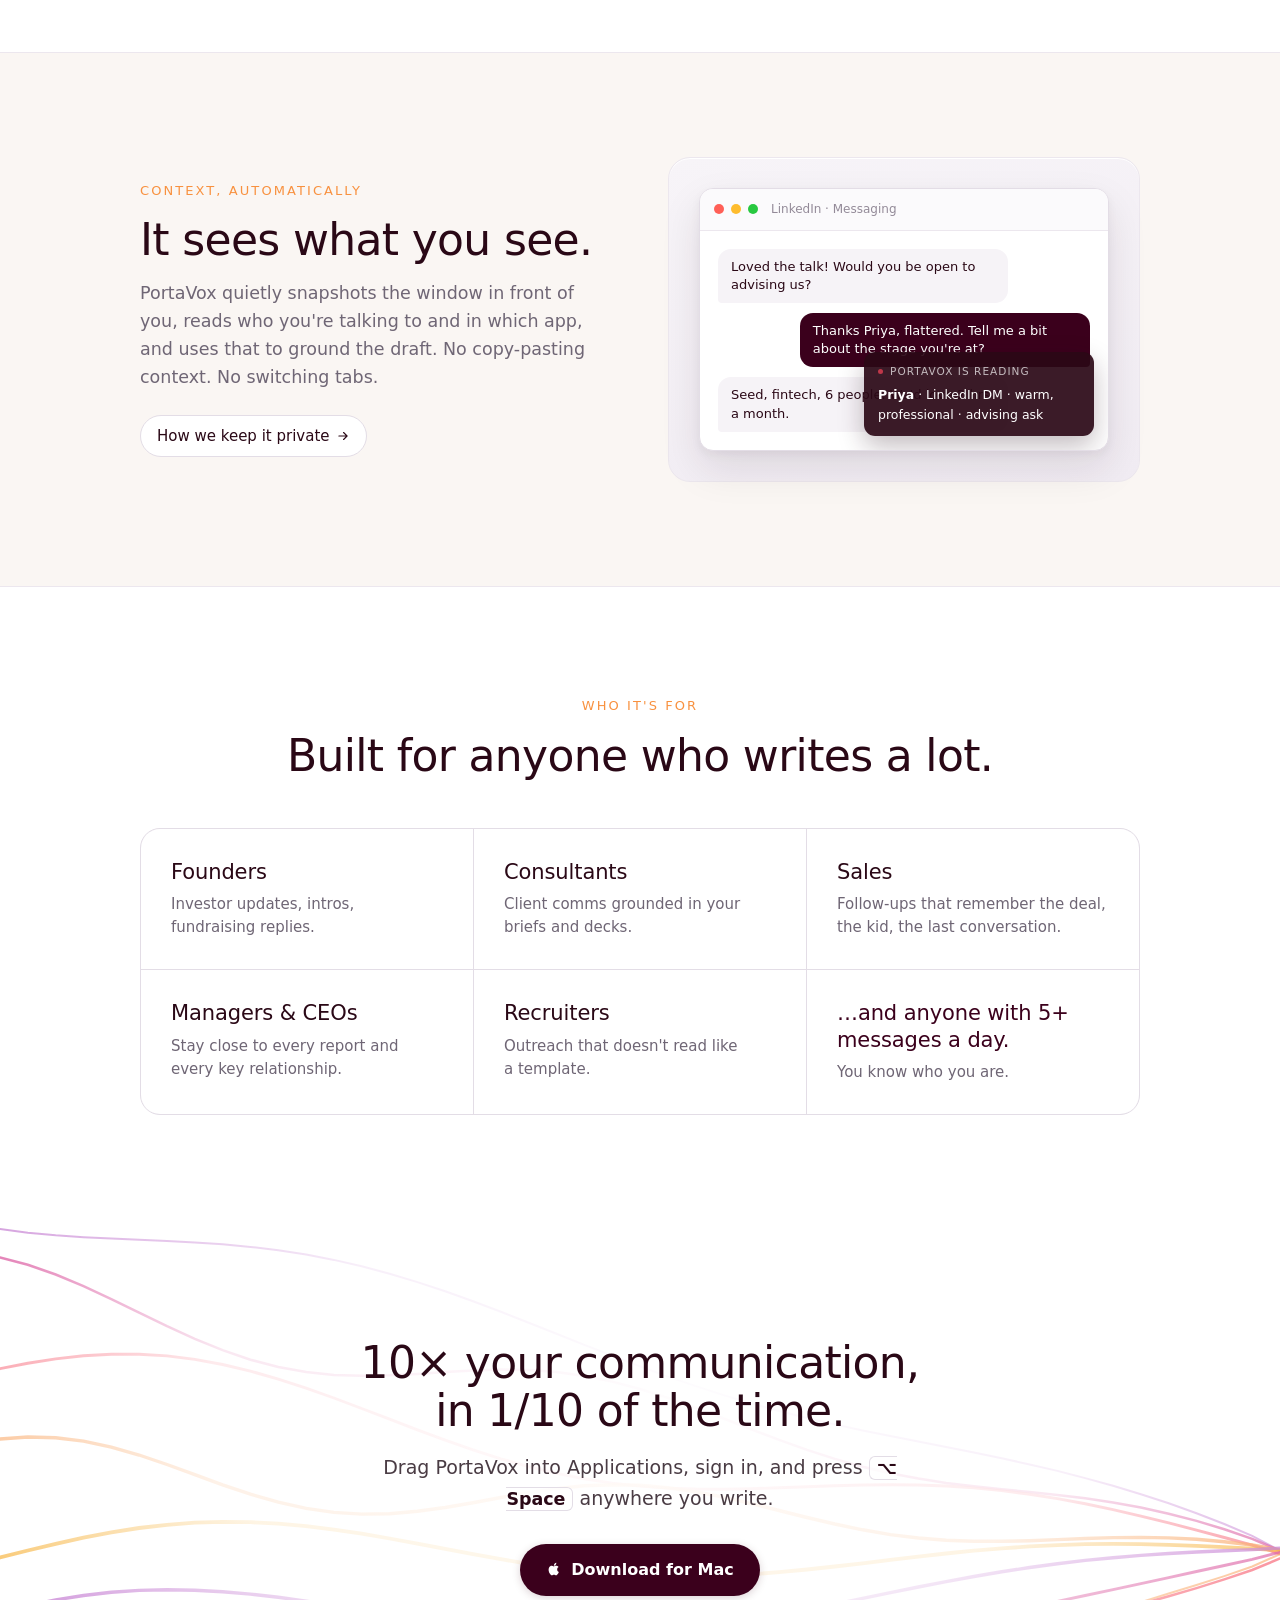
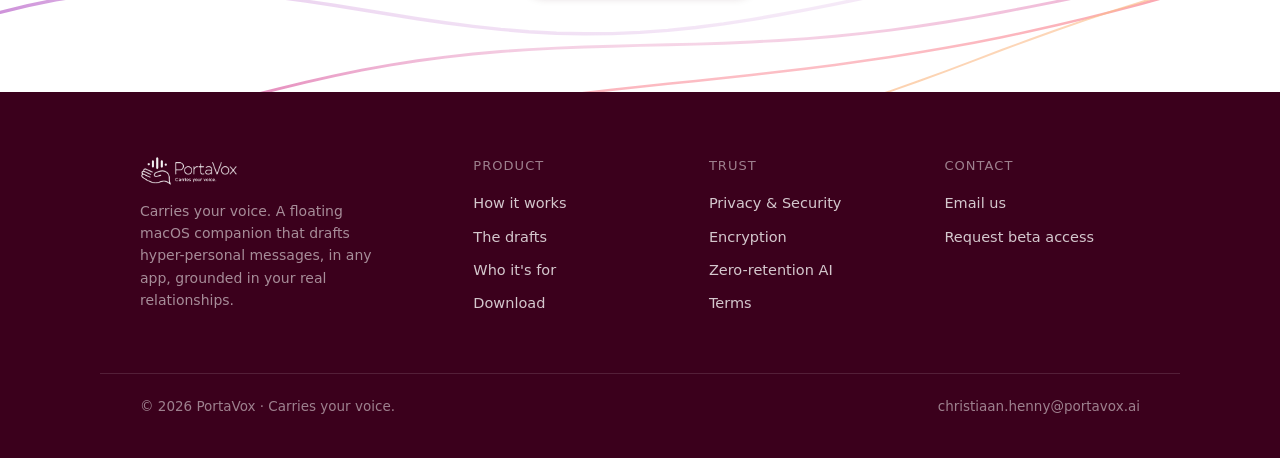
==== commit efd478aa: "copy: reframe lead list to remembering/following up/helping/keeping promises" ====
--- a/index.html
+++ b/index.html
@@ -791,7 +791,7 @@
     <div class="hero-copy">
     <span class="badge"><span class="dot"></span>Private beta · for macOS</span>
     <h1>Build stronger relationships,<br>in <em>1/10</em> of the time.</h1>
-    <p class="lead">Strong relationships are built on small things: <b>remembering what matters, following up at the right time, and saying the right thing.</b> PortaVox keeps track of it all and helps you write thoughtful messages in your own voice.</p>
+    <p class="lead">Strong relationships are built on small things: <b>remembering the right things, following up at the right time, helping the other and keeping promises.</b> PortaVox keeps track of it all and helps you write thoughtful messages in your own voice.</p>
     <div class="hero-cta">
       <a class="btn" href="#download">
         <svg class="apple" viewBox="0 0 16 16" fill="currentColor"><path d="M11.18 8.46c-.02-1.6 1.3-2.37 1.36-2.41-.74-1.09-1.9-1.24-2.31-1.25-.98-.1-1.92.58-2.42.58-.5 0-1.27-.57-2.09-.55-1.07.02-2.06.62-2.61 1.58-1.11 1.93-.28 4.79.8 6.36.53.77 1.16 1.63 1.98 1.6.8-.03 1.1-.51 2.06-.51.96 0 1.23.51 2.07.5.85-.01 1.4-.78 1.92-1.55.6-.89.85-1.75.86-1.8-.02-.01-1.65-.63-1.67-2.5zM9.7 3.76c.44-.53.73-1.27.65-2.01-.63.03-1.39.42-1.84.95-.4.47-.76 1.22-.66 1.94.7.06 1.42-.36 1.85-.88z"></path></svg>
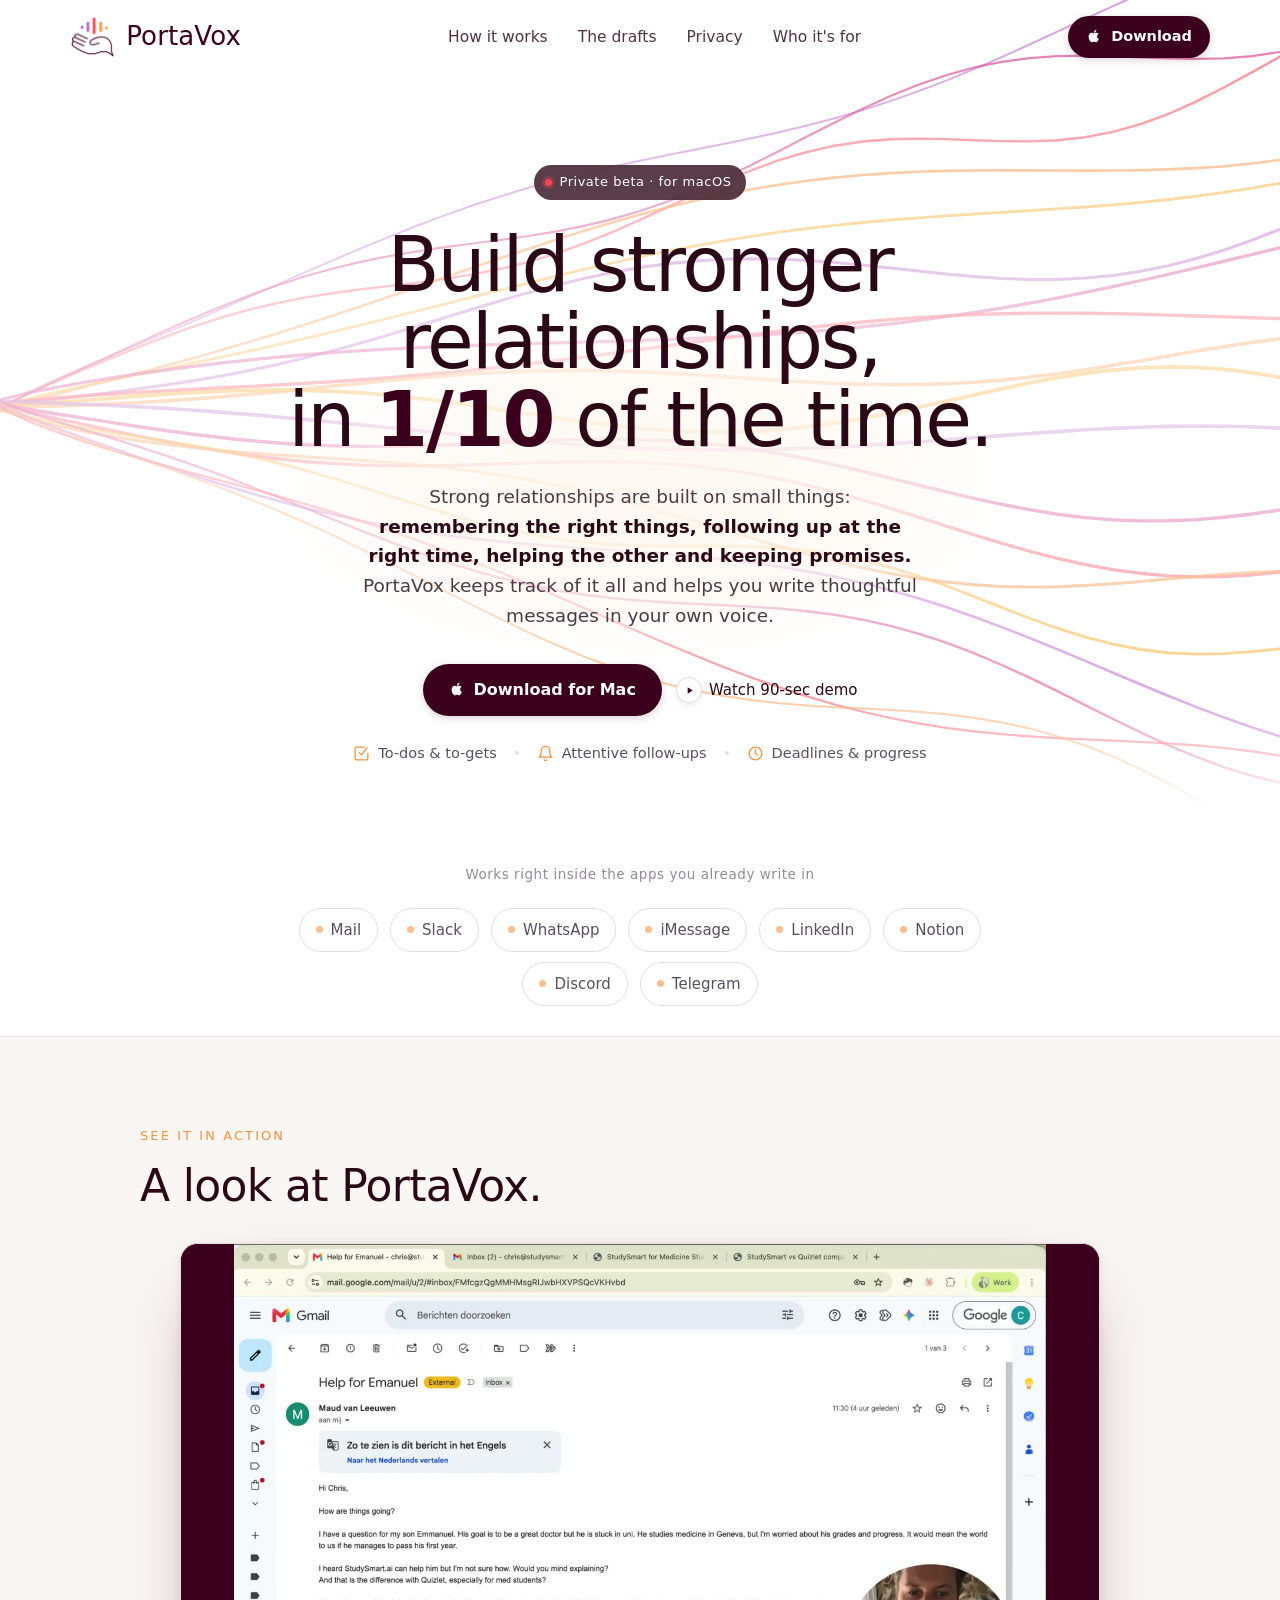
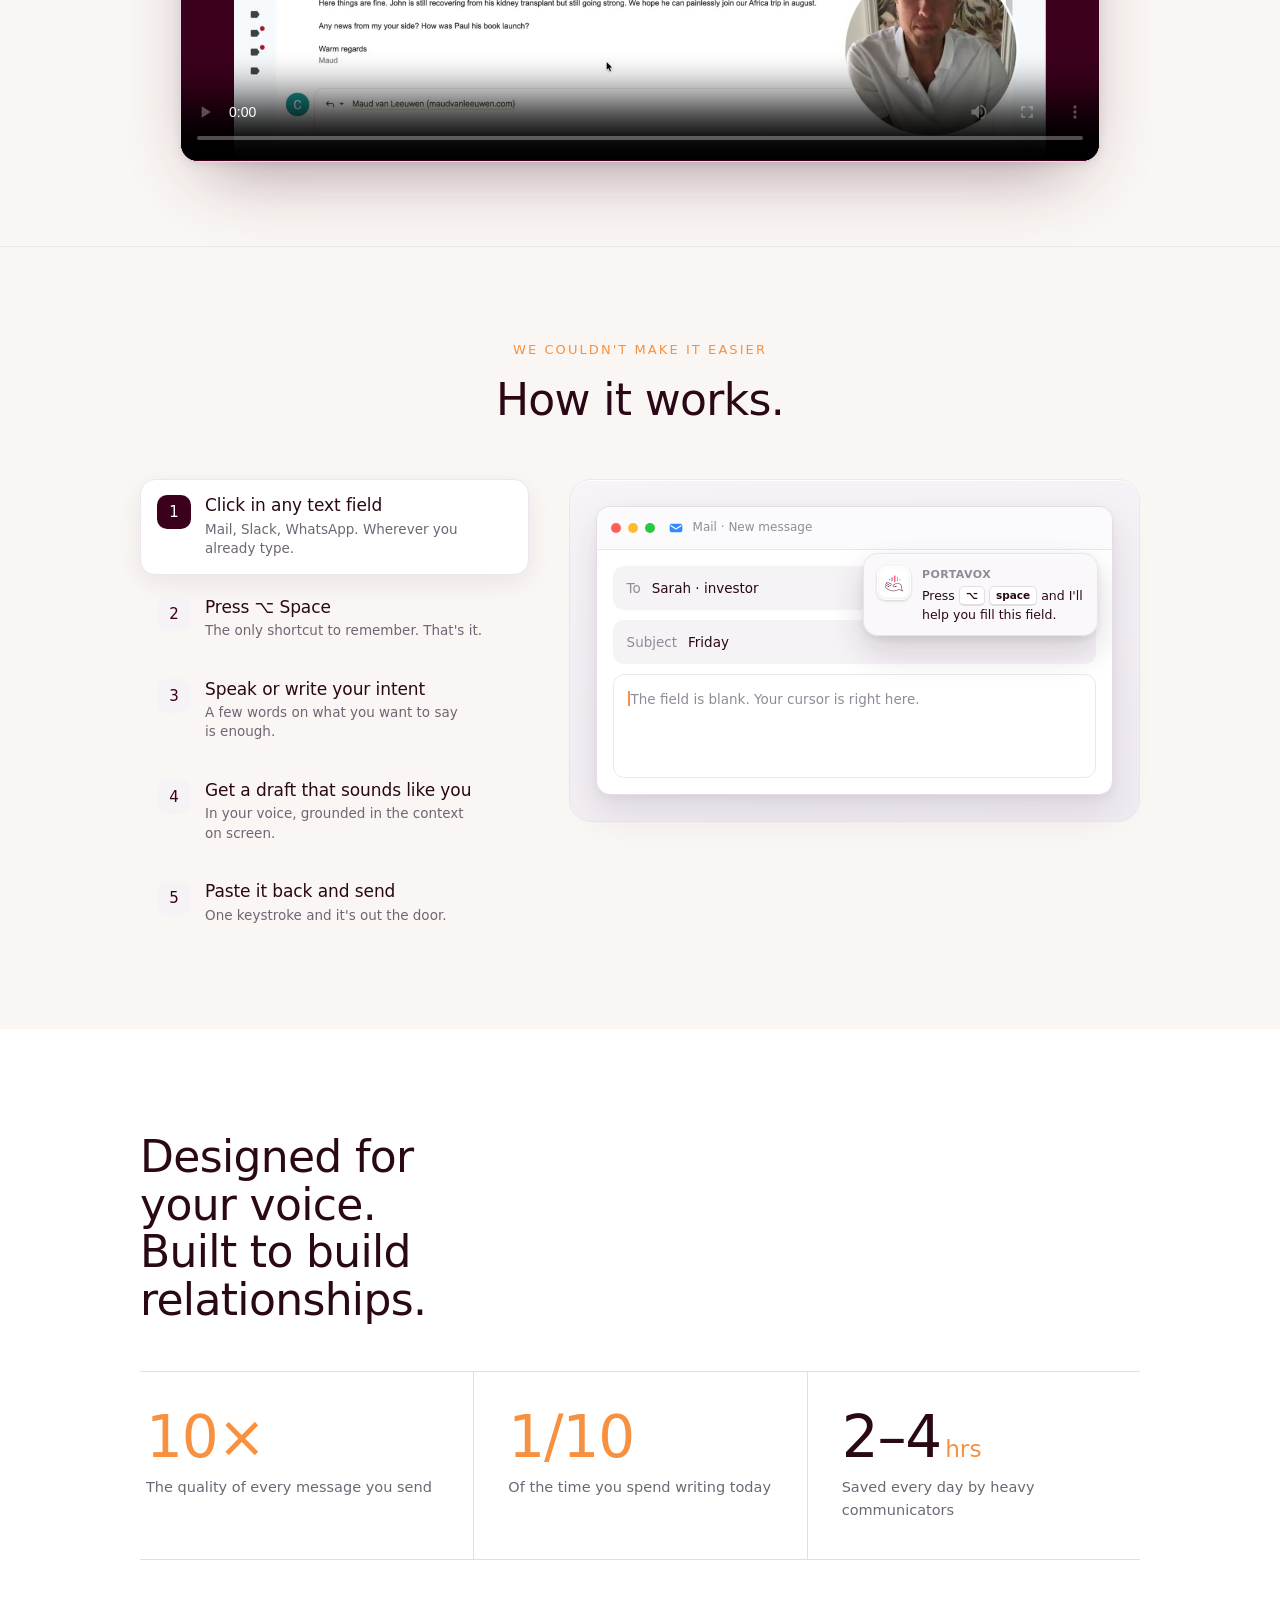
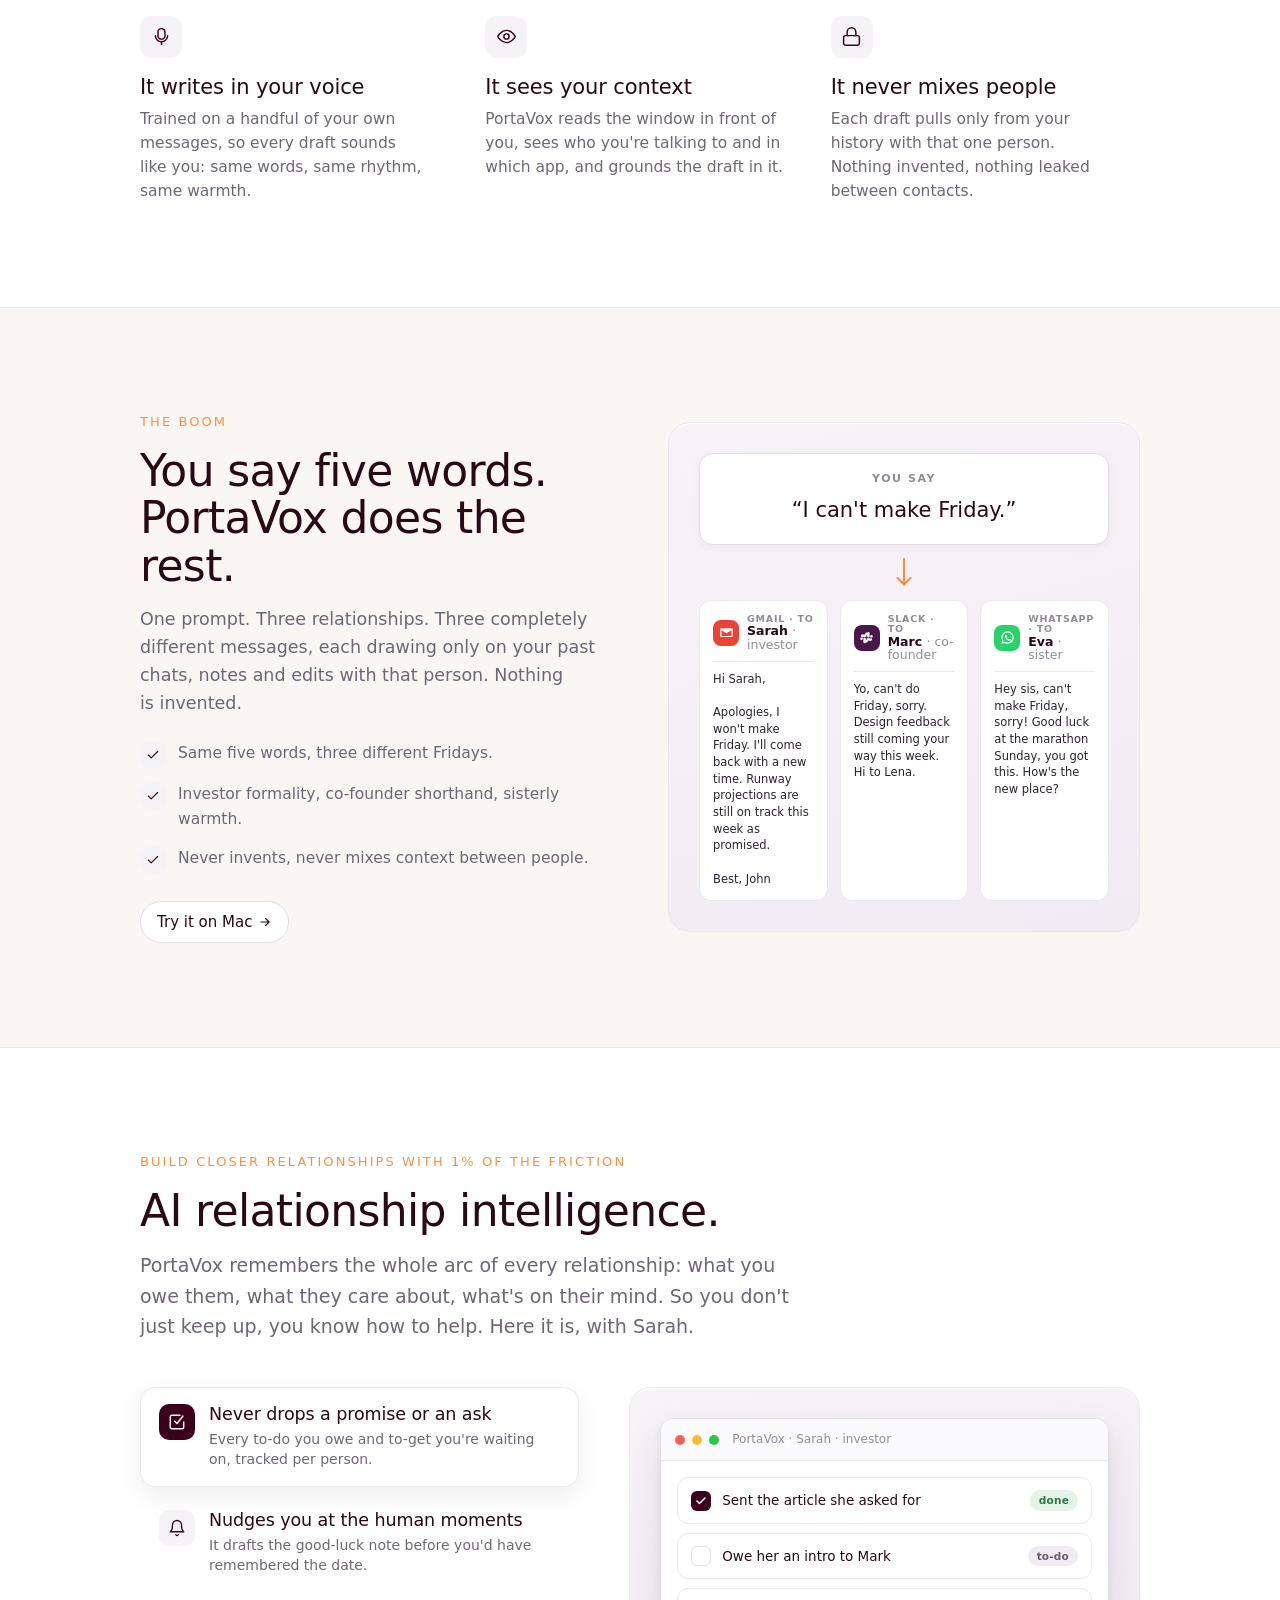
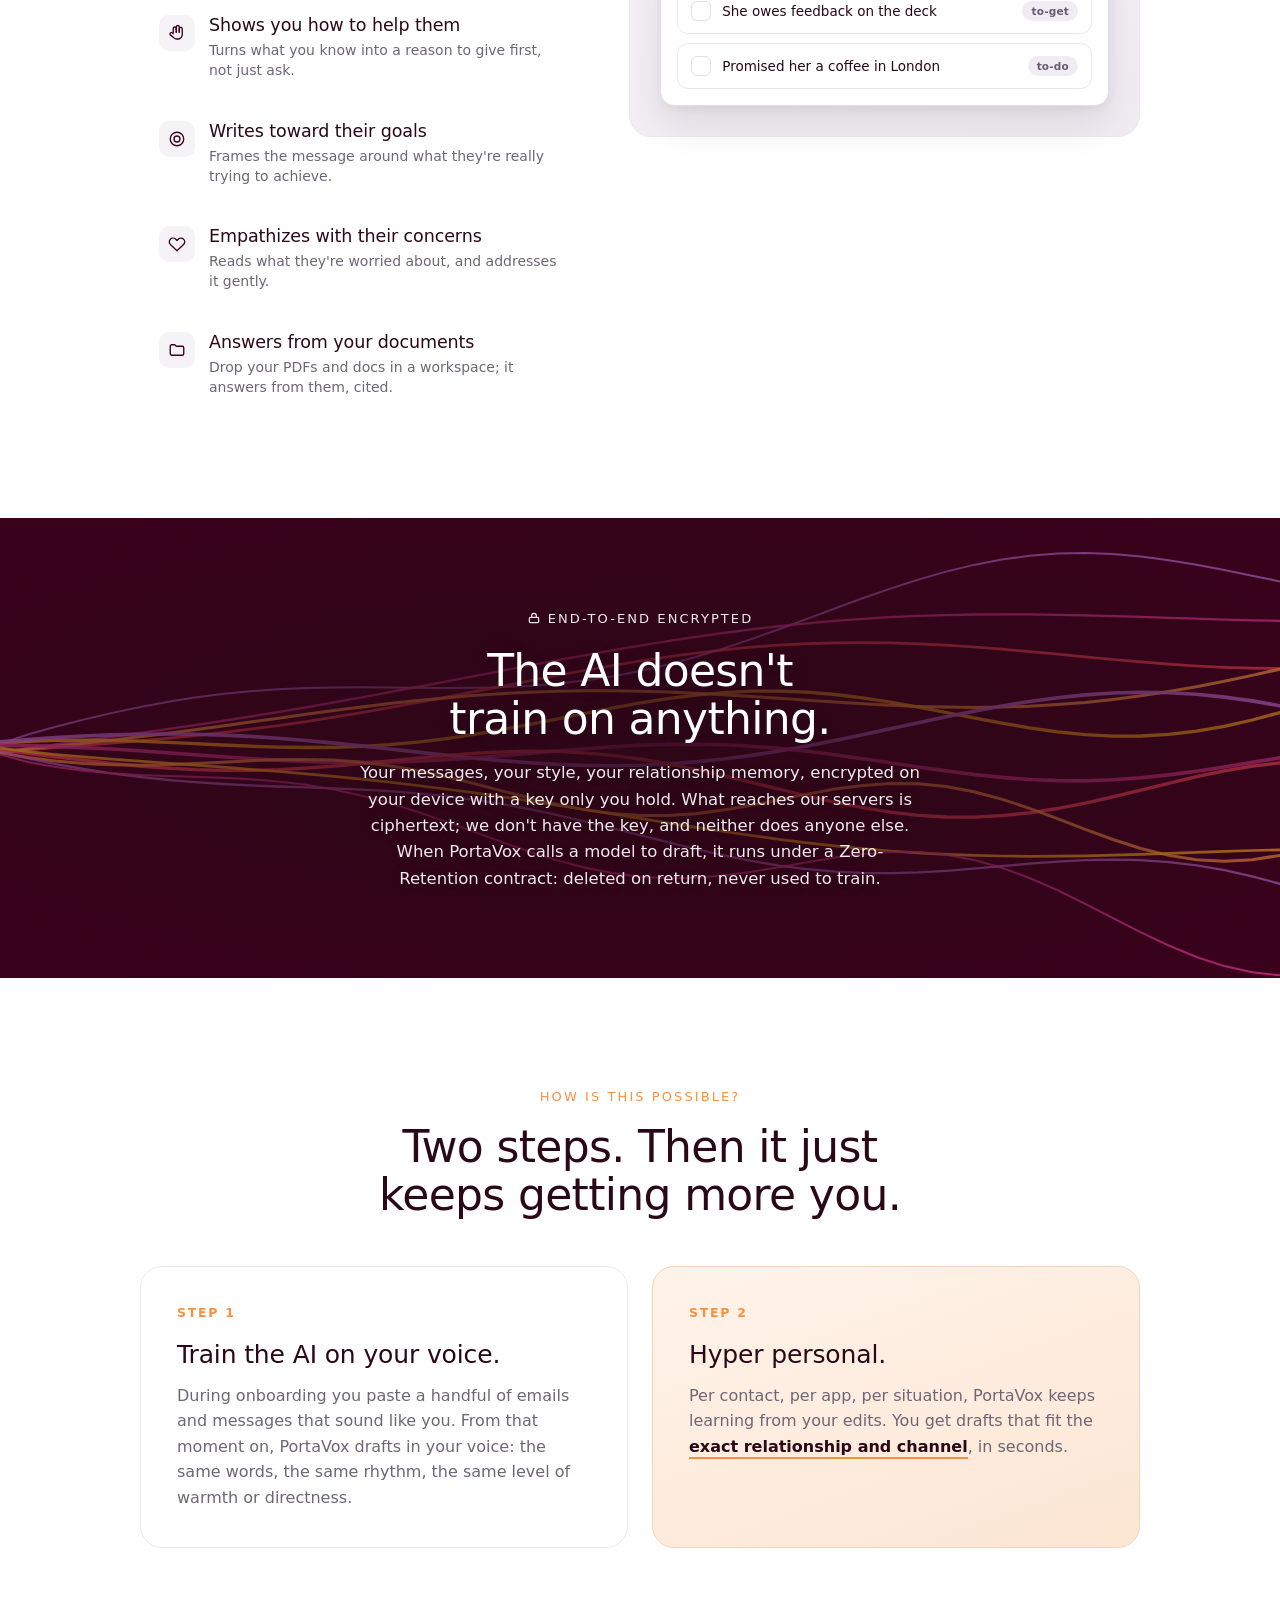
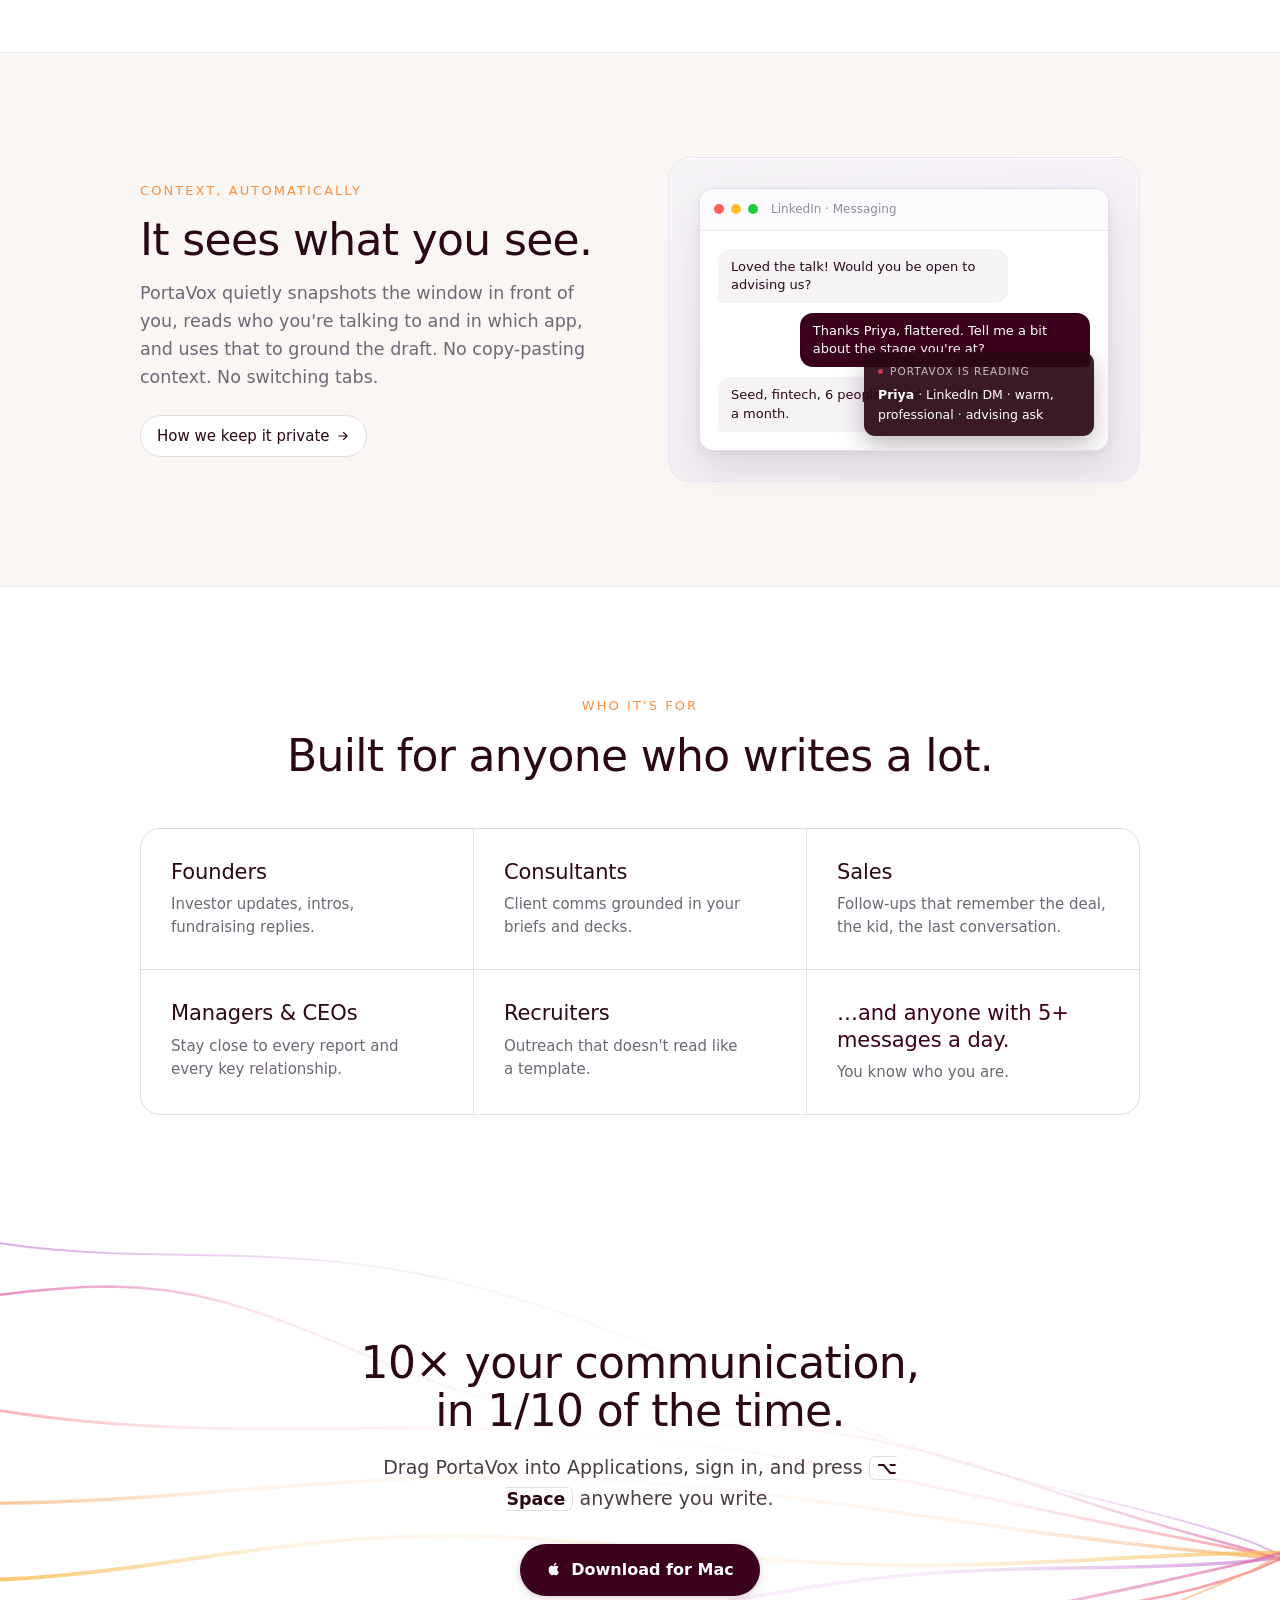
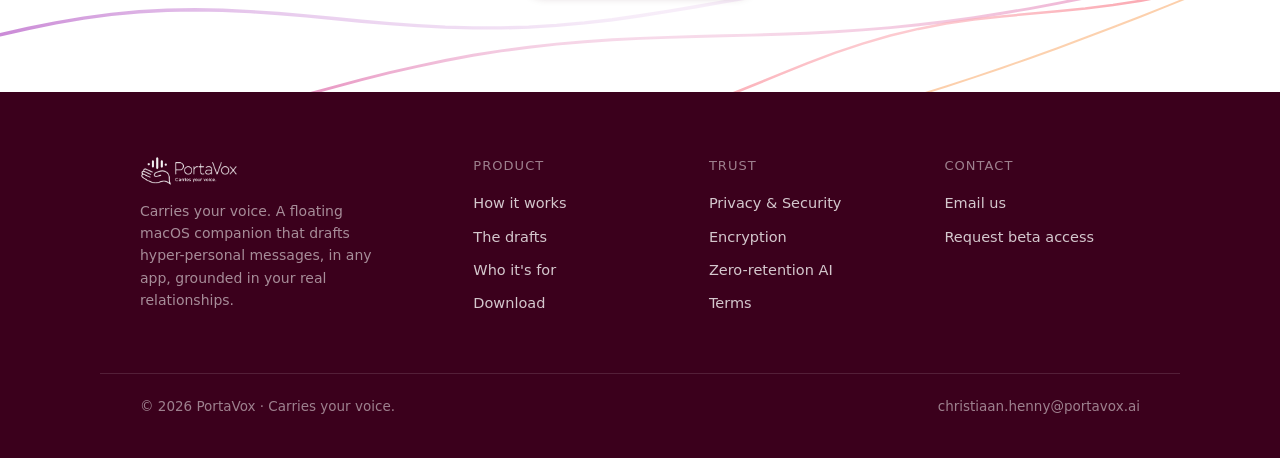
==== commit ea0e7820: "beta: ship PortaVox 1.0.9 installer (encrypted .pkg, password unchanged) Re-encrypt the new notarize" ====
--- a/index.html
+++ b/index.html
@@ -1556,14 +1556,14 @@
 </script>
 
 <!-- Beta download password gate (encrypted installer) -->
-<!-- The installer is shipped as PortaVox-1.0.8.pkg.enc: AES-256-GCM,
+<!-- The installer is shipped as PortaVox-1.0.9.pkg.enc: AES-256-GCM,
      key = PBKDF2(password, salt, 250000, SHA-256). Layout of the file:
      salt(16) | iv(12) | ciphertext | gcm-tag(16). Without the password
      the bytes are useless, so the plaintext .pkg is never exposed. -->
 <script>
 (function(){
-  var ENC_FILE = 'PortaVox-1.0.8.pkg.enc';
-  var OUT_NAME = 'PortaVox-1.0.8.pkg';
+  var ENC_FILE = 'PortaVox-1.0.9.pkg.enc';
+  var OUT_NAME = 'PortaVox-1.0.9.pkg';
   var ITER = 250000;
   var btn = document.getElementById('dl-btn');
   if(!btn) return;
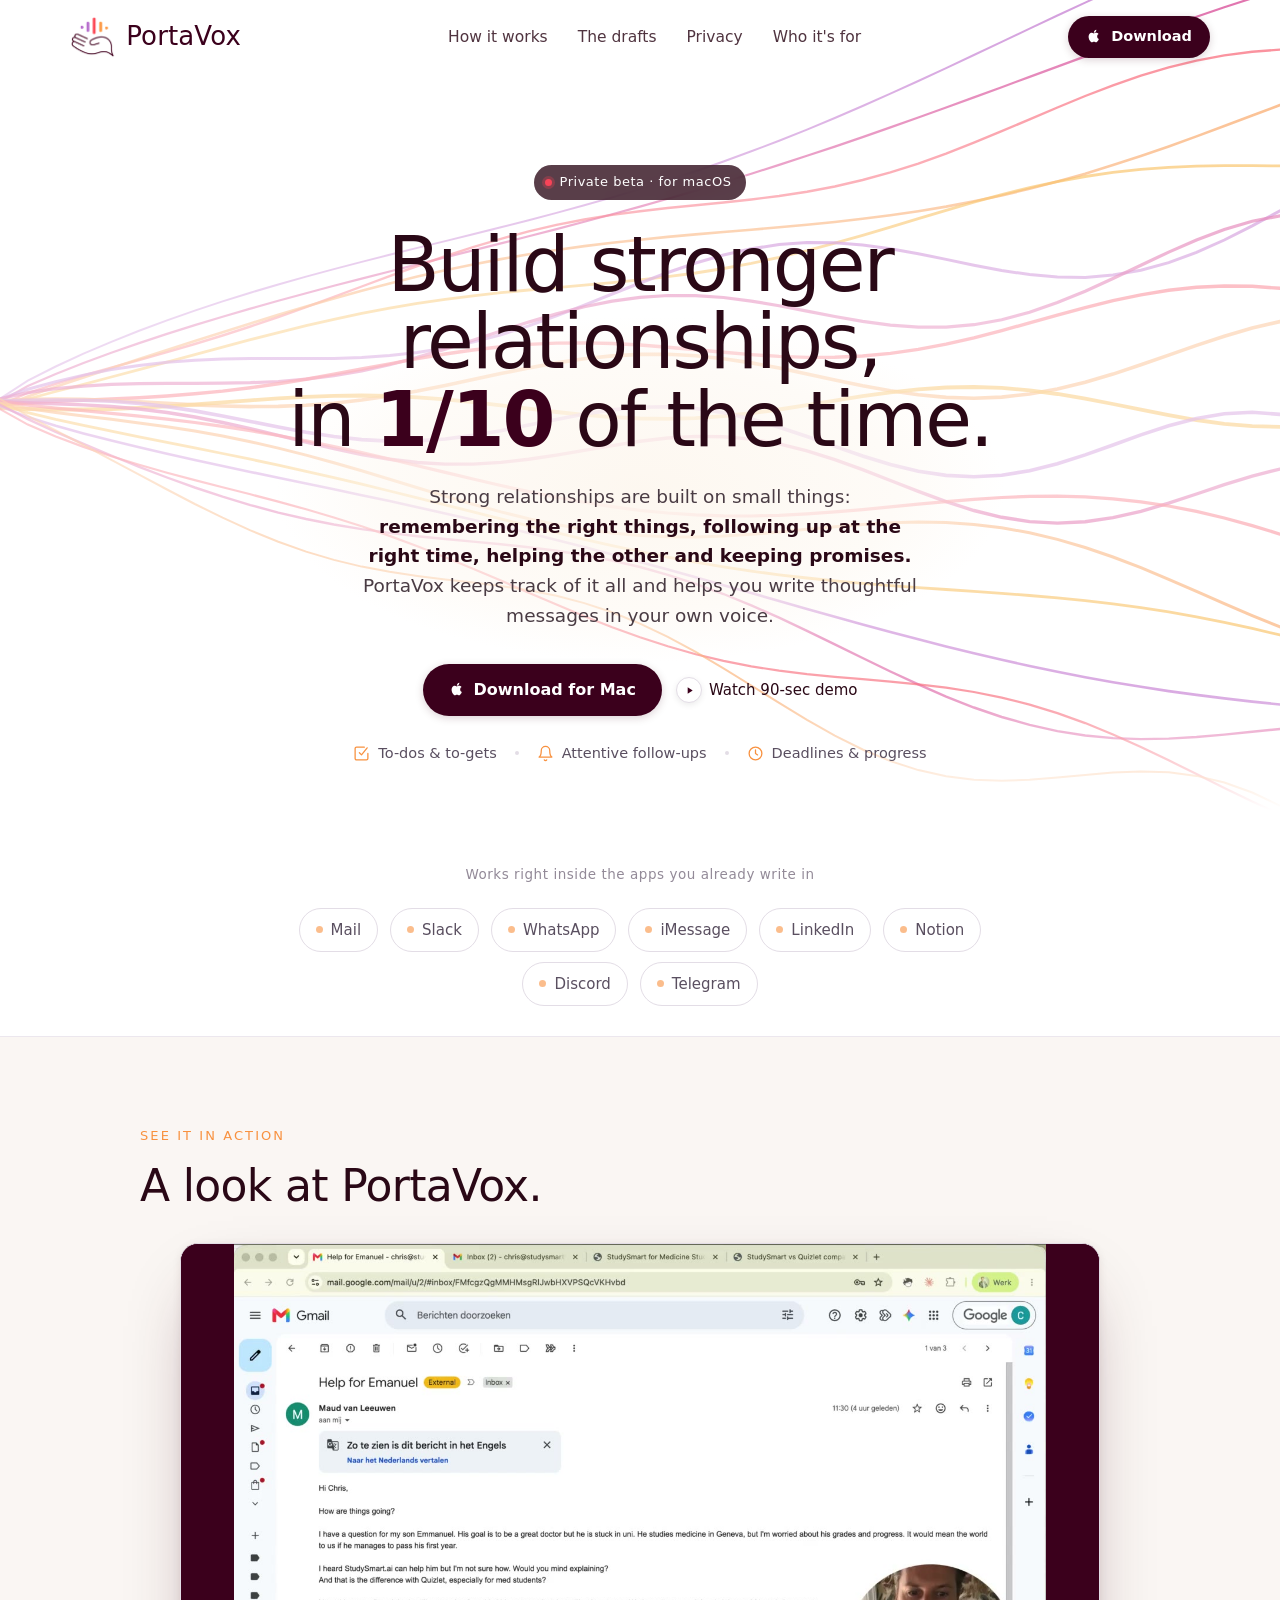
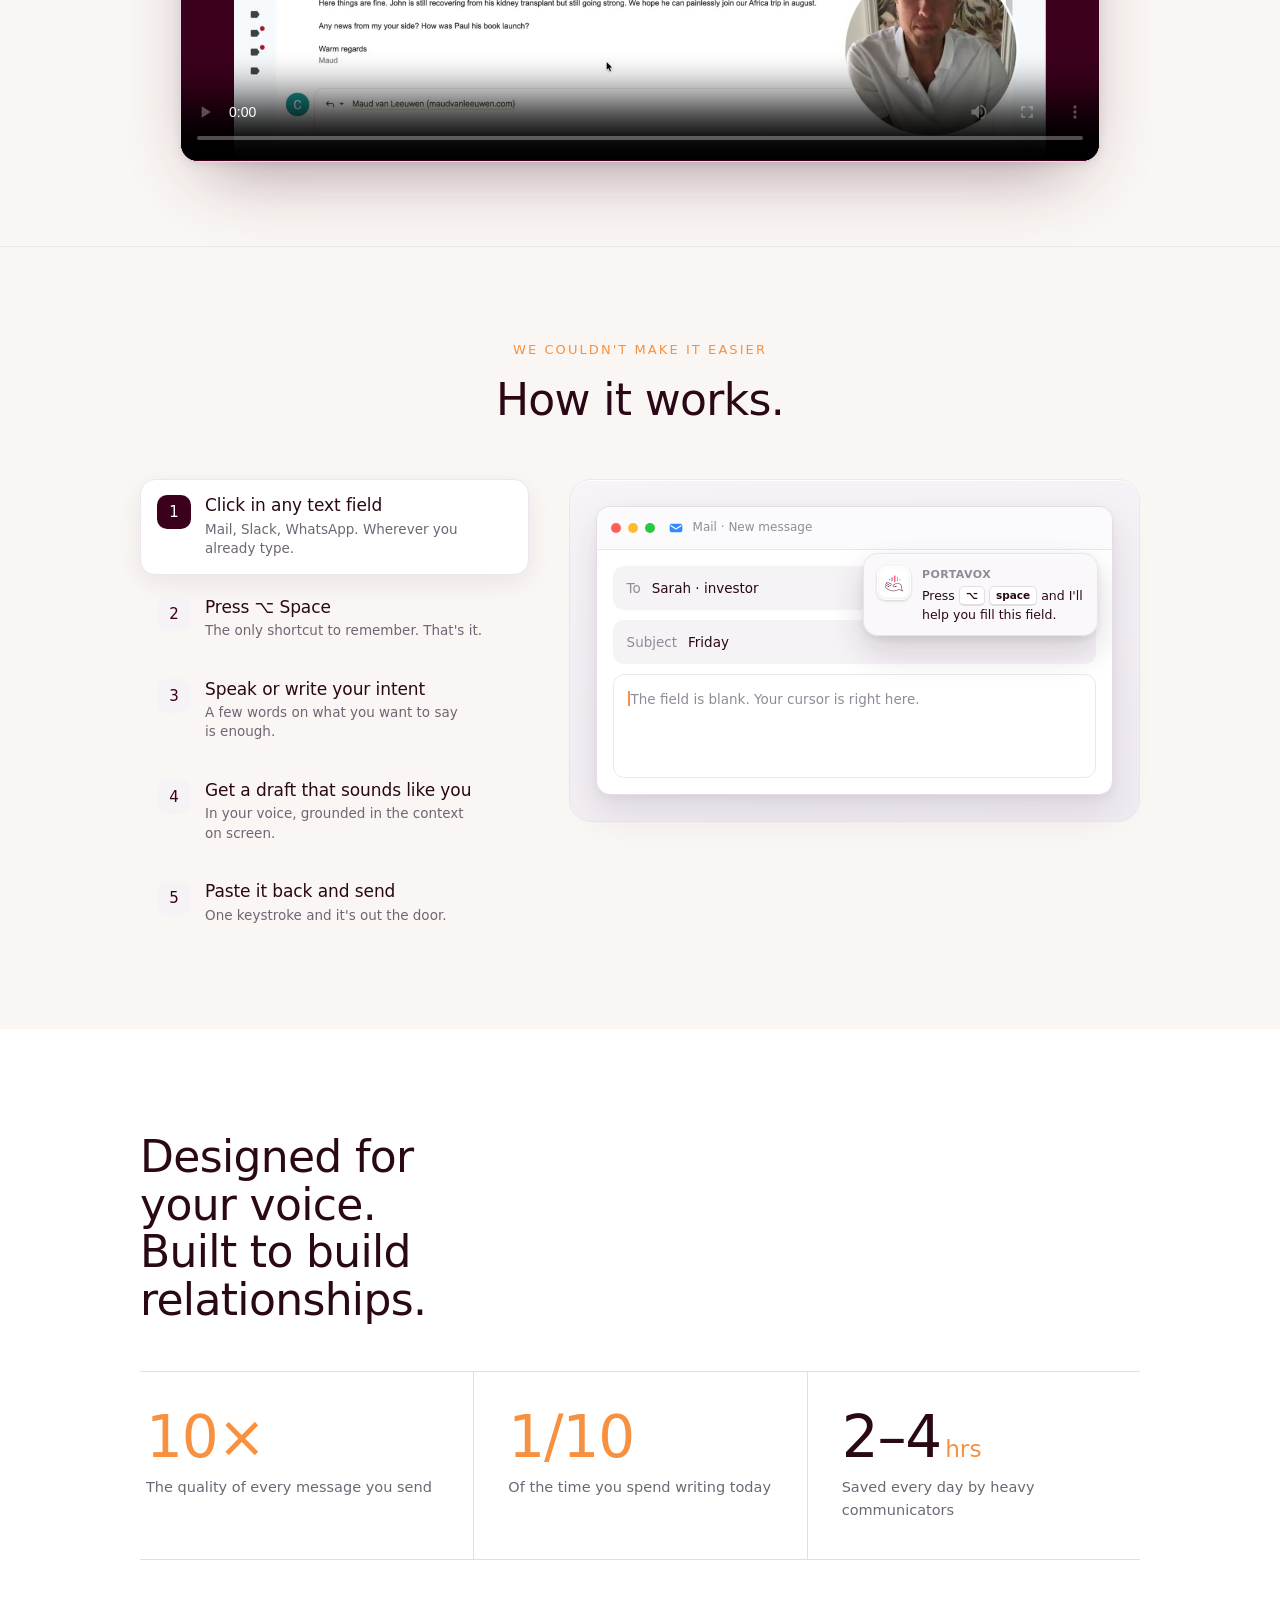
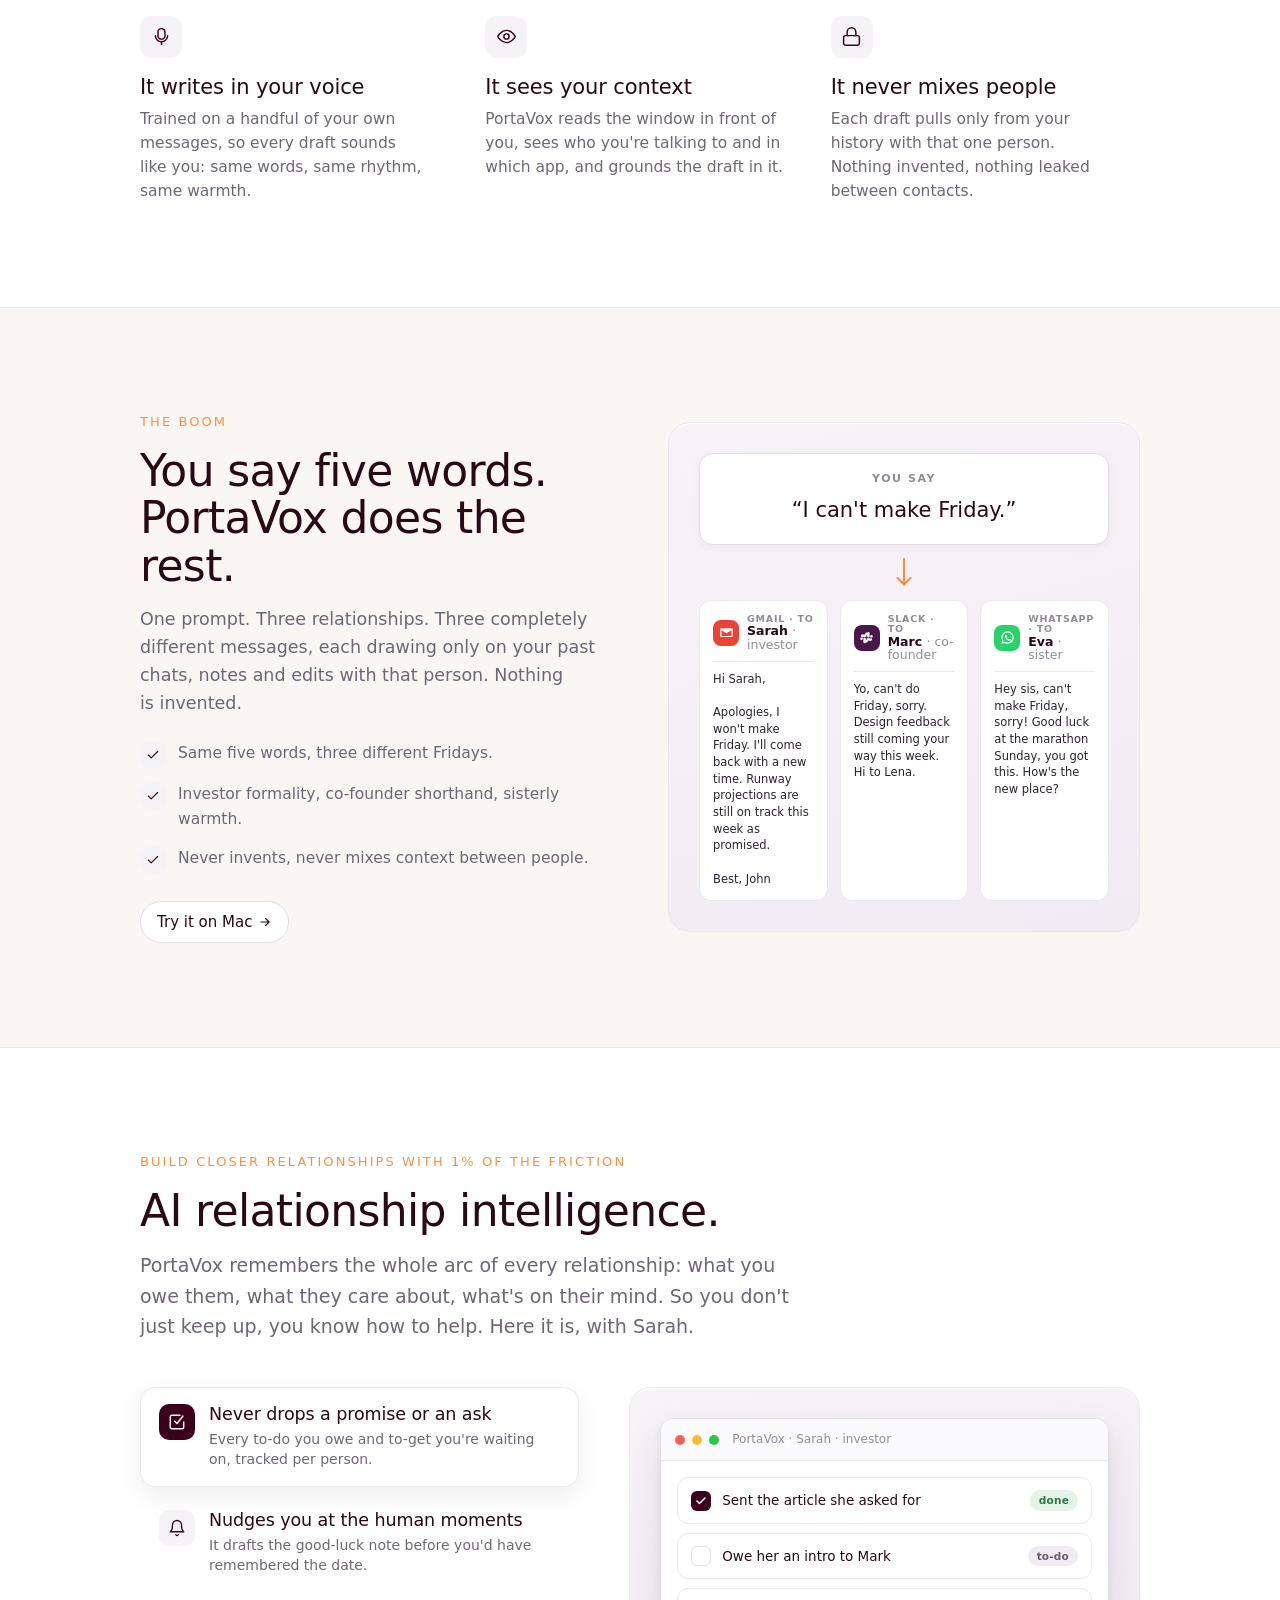
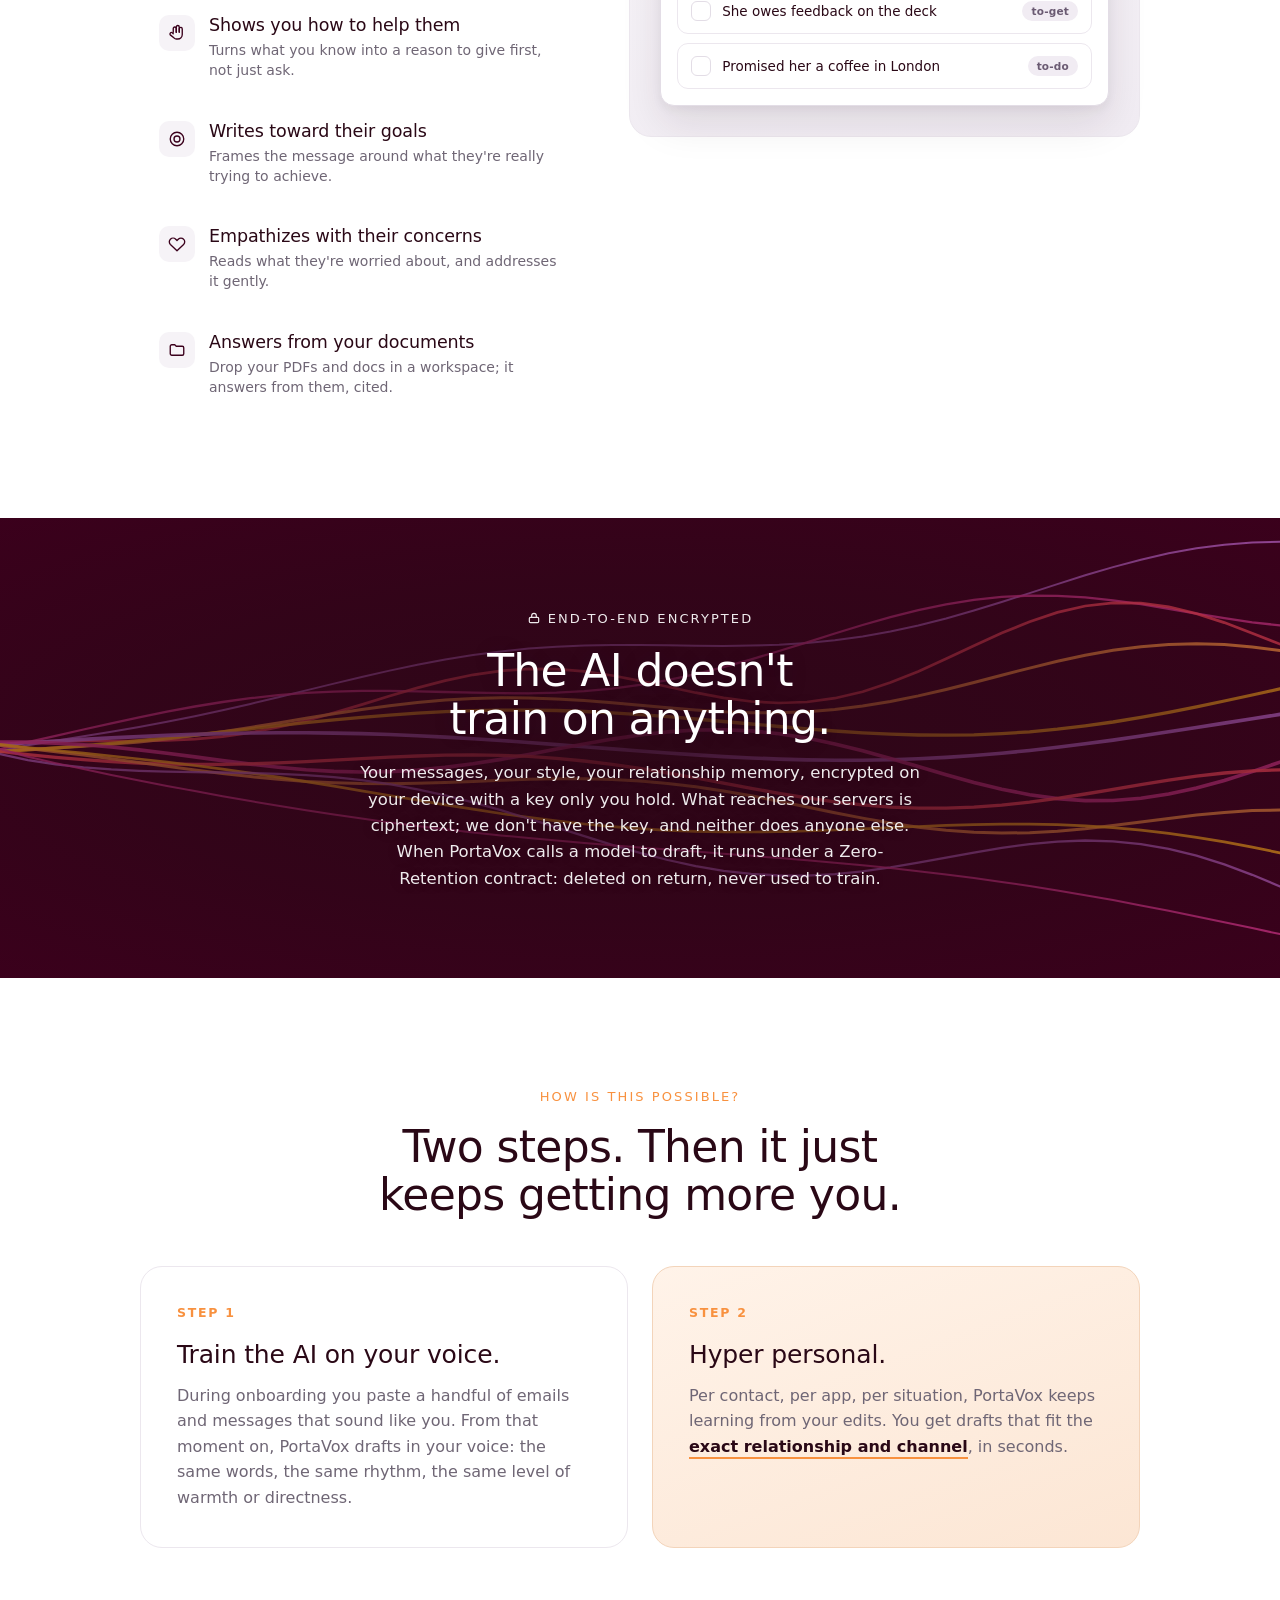
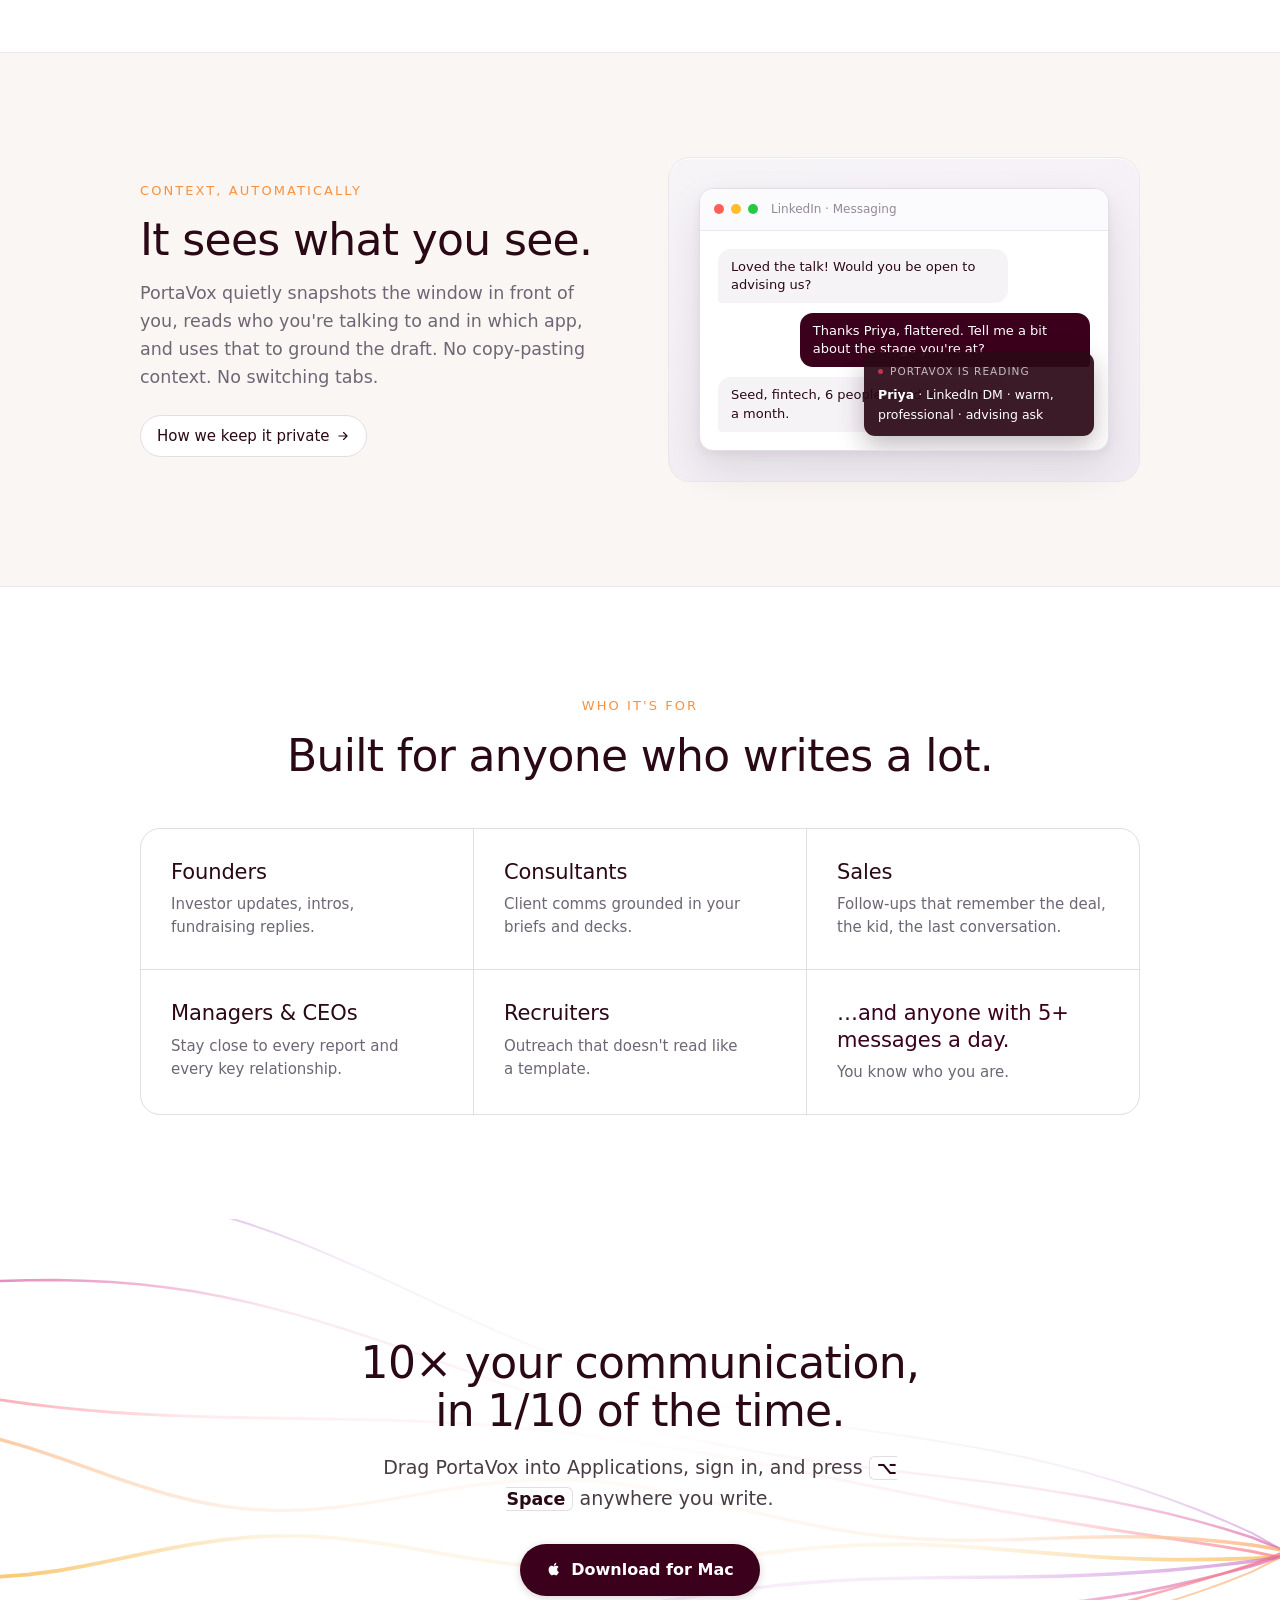
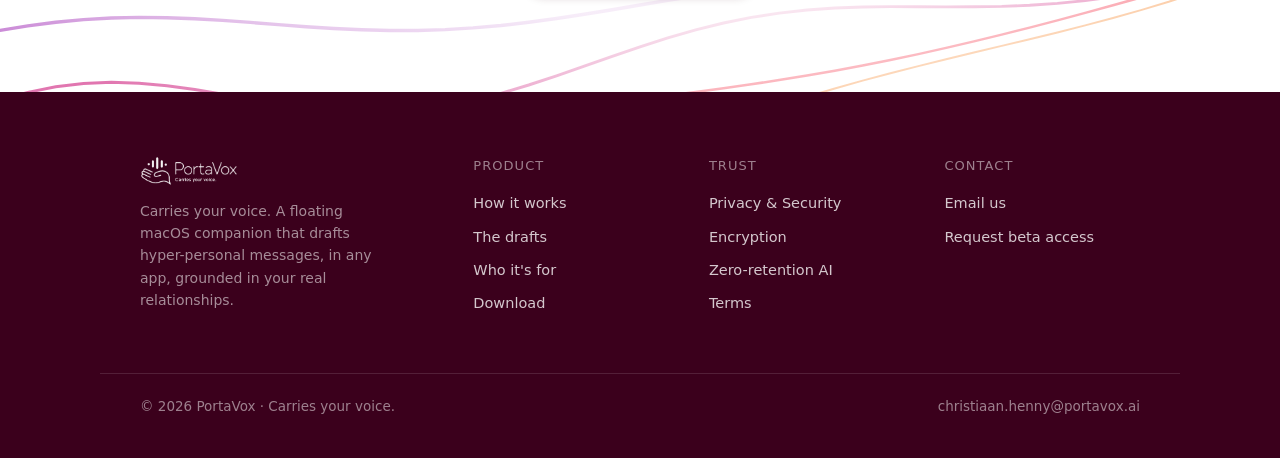
==== commit 35d0bce8: "beta: ship PortaVox 1.1.0 installer (encrypted .pkg, password unchanged)" ====
--- a/index.html
+++ b/index.html
@@ -1556,14 +1556,14 @@
 </script>
 
 <!-- Beta download password gate (encrypted installer) -->
-<!-- The installer is shipped as PortaVox-1.0.9.pkg.enc: AES-256-GCM,
+<!-- The installer is shipped as PortaVox-1.1.0.pkg.enc: AES-256-GCM,
      key = PBKDF2(password, salt, 250000, SHA-256). Layout of the file:
      salt(16) | iv(12) | ciphertext | gcm-tag(16). Without the password
      the bytes are useless, so the plaintext .pkg is never exposed. -->
 <script>
 (function(){
-  var ENC_FILE = 'PortaVox-1.0.9.pkg.enc';
-  var OUT_NAME = 'PortaVox-1.0.9.pkg';
+  var ENC_FILE = 'PortaVox-1.1.0.pkg.enc';
+  var OUT_NAME = 'PortaVox-1.1.0.pkg';
   var ITER = 250000;
   var btn = document.getElementById('dl-btn');
   if(!btn) return;
